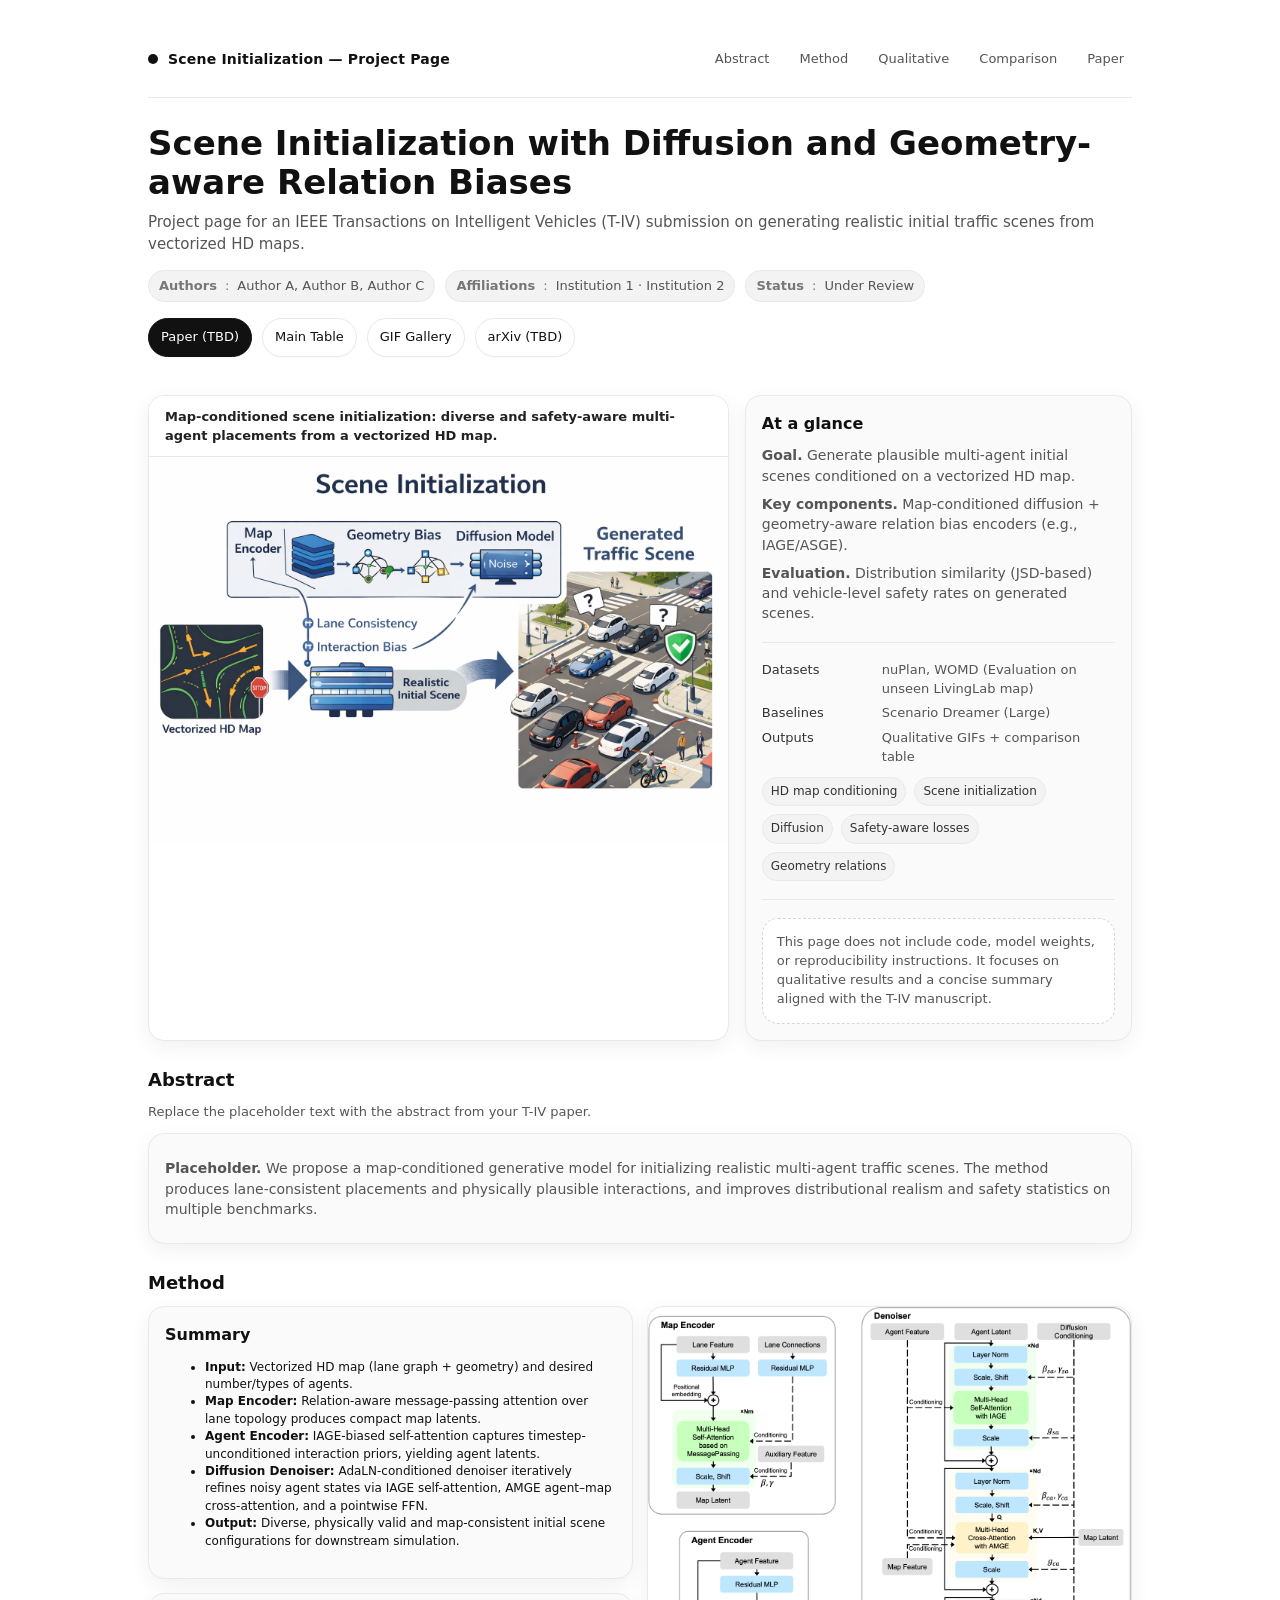
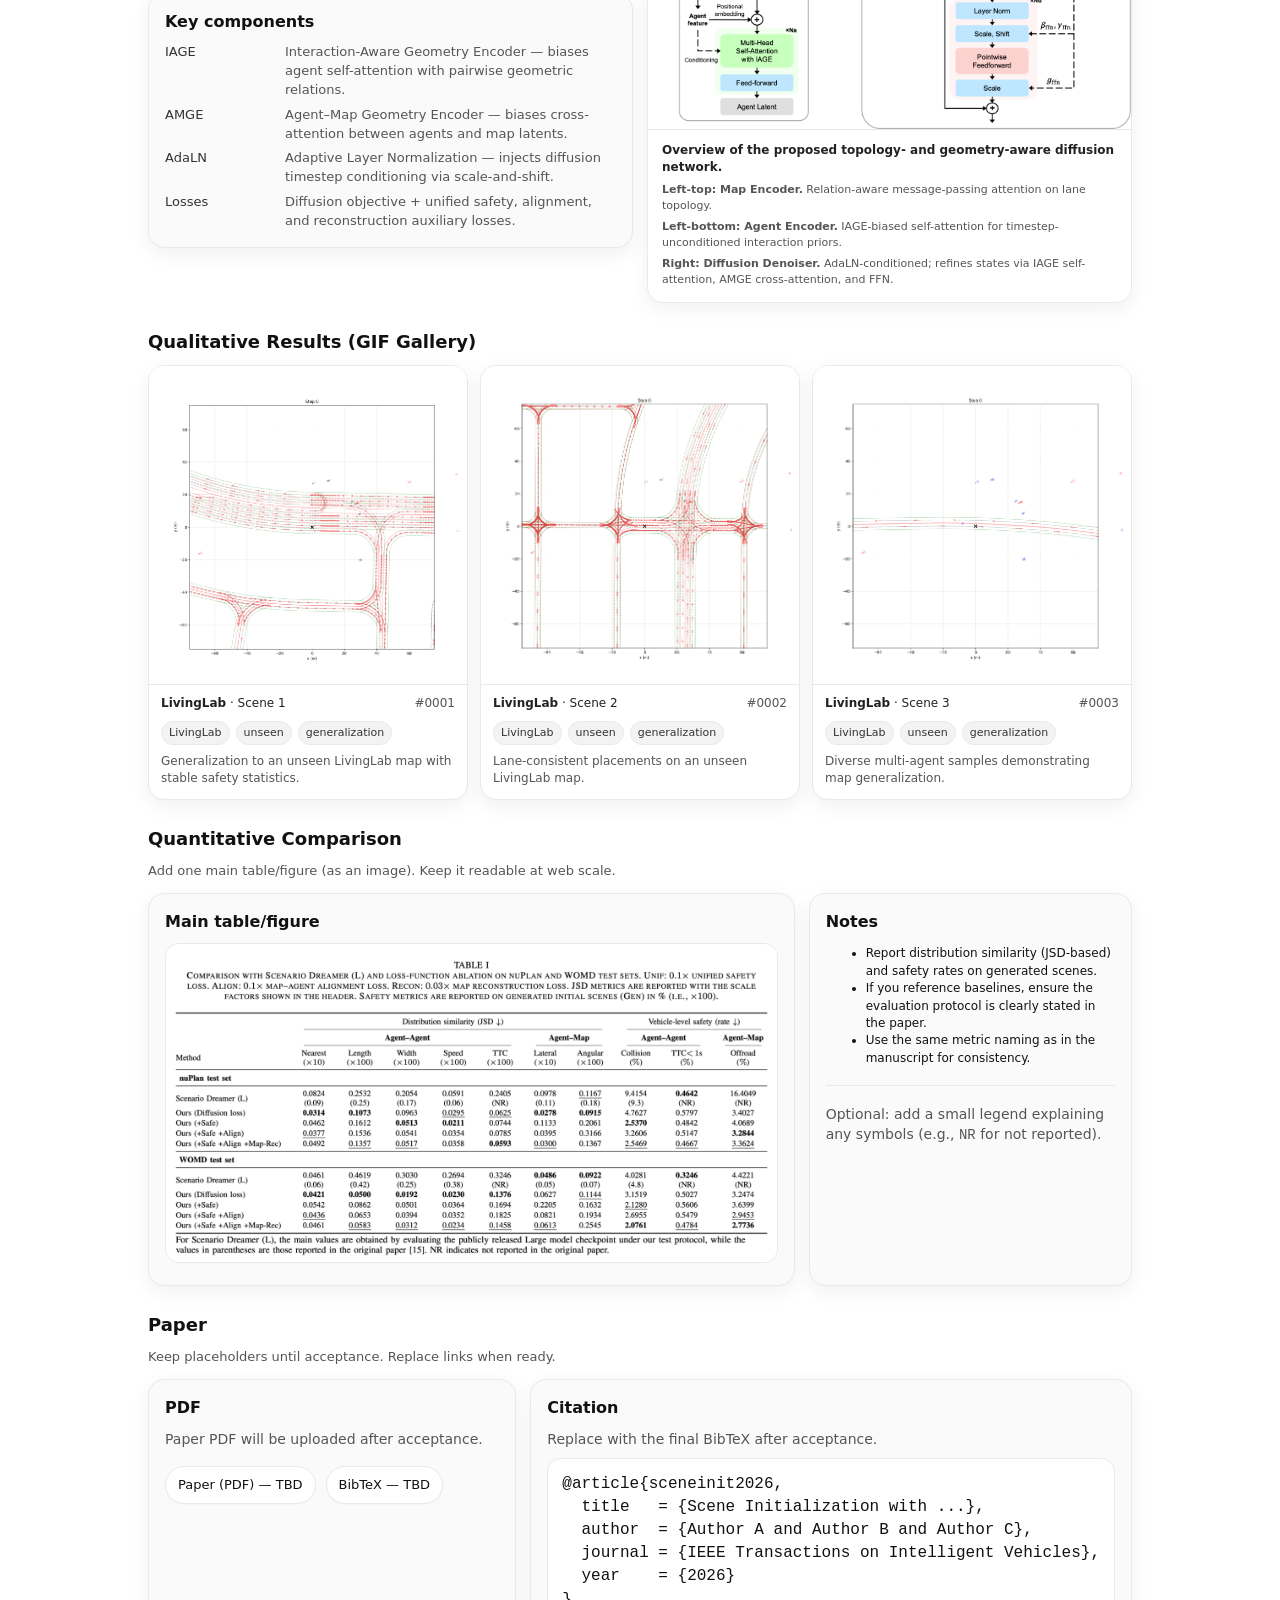
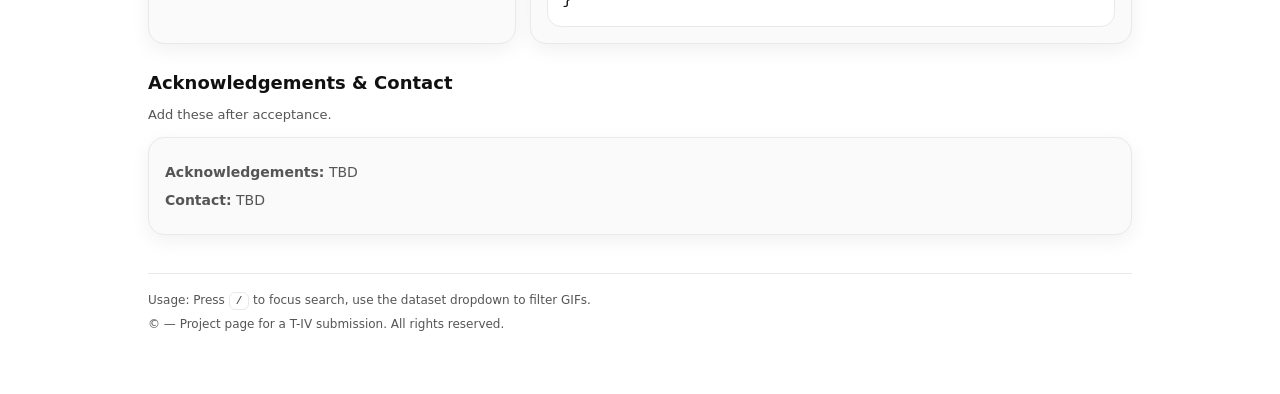
==== index.html @ 09a72d6a "concep version" ====
<!doctype html>
<html lang="en">
<head>
  <meta charset="utf-8" />
  <meta name="viewport" content="width=device-width, initial-scale=1" />
  <title>Scene Initialization — Project Page</title>
  <meta name="description" content="Project page for a T-IV submission on scene initialization for autonomous driving." />

  <style>
    :root{
      --bg:#ffffff;
      --fg:#111111;
      --muted:#555;
      --subtle:#777;
      --line:#e9e9e9;
      --card:#fafafa;
      --chip:#f3f3f3;
      --shadow: 0 6px 20px rgba(0,0,0,0.06);
      --radius: 16px;
      --radius-sm: 12px;
      --max: 1020px;
    }
    *{box-sizing:border-box}
    html,body{margin:0; padding:0; background:var(--bg); color:var(--fg); font-family: ui-sans-serif, system-ui, -apple-system, Segoe UI, Roboto, Helvetica, Arial, "Apple Color Emoji","Segoe UI Emoji"; line-height:1.45;}
    a{color:inherit; text-decoration: none; border-bottom: 1px solid rgba(0,0,0,0.18);}
    a:hover{border-bottom-color: rgba(0,0,0,0.55);}
    .wrap{max-width:var(--max); margin:0 auto; padding:34px 18px 60px;}
    .topbar{display:flex; gap:10px; align-items:center; justify-content:space-between; flex-wrap:wrap; padding:10px 0 22px; border-bottom:1px solid var(--line);}
    .brand{display:flex; gap:10px; align-items:center;}
    .dot{width:10px; height:10px; border-radius:999px; background:#111;}
    .brand b{font-size:14px; letter-spacing:0.2px;}
    .nav{display:flex; gap:14px; flex-wrap:wrap; font-size:13px; color:var(--muted);}
    .nav a{border-bottom:none; padding:6px 8px; border-radius:10px;}
    .nav a:hover{background:var(--chip);}
    header{padding:26px 0 18px;}
    h1{font-size:34px; line-height:1.15; margin:0 0 10px;}
    .subtitle{margin:0 0 14px; color:var(--muted); font-size:15px;}
    .meta{display:flex; gap:10px; flex-wrap:wrap; align-items:center; color:var(--subtle); font-size:13px;}
    .pill{display:inline-flex; align-items:center; gap:8px; background:var(--chip); border:1px solid var(--line); padding:6px 10px; border-radius:999px;}
    .btns{display:flex; gap:10px; flex-wrap:wrap; margin-top:16px;}
    .btn{
      display:inline-flex; align-items:center; gap:8px;
      padding:9px 12px; border-radius:999px;
      border:1px solid var(--line); background:#fff;
      box-shadow: 0 1px 0 rgba(0,0,0,0.02);
      font-size:13px;
      cursor:pointer;
    }
    .btn:hover{background:var(--chip);}
    .btn.primary{background:#111; color:#fff; border-color:#111;}
    .btn.primary:hover{background:#000;}
    .grid{display:grid; grid-template-columns: 1fr; gap:16px; margin:20px 0 10px;}
    @media(min-width: 920px){
      .grid{grid-template-columns: 1.2fr 0.8fr;}
    }
    .card{
      background:var(--card);
      border:1px solid var(--line);
      border-radius:var(--radius);
      padding:16px;
      box-shadow: var(--shadow);
    }
    .card h2{font-size:16px; margin:0 0 10px;}
    .card p{margin:8px 0; color:var(--muted); font-size:14px;}
    .teaser{
      border-radius: var(--radius);
      border:1px solid var(--line);
      background:#fff;
      overflow:hidden;
      box-shadow: var(--shadow);
    }
    .teaser img{display:block; width:100%; height:auto;}
    section{margin-top:26px;}
    section h2{font-size:18px; margin:0 0 10px;}
    section .hint{color:var(--muted); font-size:13px; margin:0 0 12px;}
    .two{display:grid; grid-template-columns:1fr; gap:14px;}
    @media(min-width: 920px){ .two{grid-template-columns:1fr 1fr;} }
    .callout{
      border:1px dashed #d7d7d7;
      background:#fff;
      border-radius: var(--radius);
      padding:14px;
      color: var(--muted);
      font-size: 13px;
    }
    .kv{display:grid; grid-template-columns: 110px 1fr; gap:6px 10px; font-size:13px; color:var(--muted);}
    .kv div:nth-child(odd){color:#333;}
    .chips{display:flex; flex-wrap:wrap; gap:8px; margin-top:10px;}
    .chip{font-size:12px; color:#333; background:var(--chip); border:1px solid var(--line); padding:5px 8px; border-radius:999px;}
    .divider{border-top:1px solid var(--line); margin:18px 0;}
    .mono{font-family: ui-monospace, SFMono-Regular, Menlo, Monaco, Consolas, "Liberation Mono", "Courier New", monospace;}

    /* Gallery */
    .controls{
      display:flex; gap:10px; flex-wrap:wrap; align-items:center;
      margin:10px 0 14px;
    }
    .search{
      flex:1;
      min-width: 220px;
      border:1px solid var(--line);
      border-radius: 999px;
      padding:10px 12px;
      background:#fff;
      font-size:13px;
      outline:none;
    }
    .select{
      border:1px solid var(--line);
      border-radius: 999px;
      padding:10px 12px;
      background:#fff;
      font-size:13px;
      outline:none;
    }
    .toggle{
      border:1px solid var(--line);
      border-radius:999px;
      padding:9px 12px;
      background:#fff;
      font-size:13px;
      cursor:pointer;
    }
    .toggle:hover{background:var(--chip);}
    .gallery{
      display:grid;
      grid-template-columns: 1fr;
      gap:12px;
    }
    @media(min-width: 720px){ .gallery{grid-template-columns: 1fr 1fr;} }
    @media(min-width: 1020px){ .gallery{grid-template-columns: 1fr 1fr 1fr;} }

    figure{
      margin:0;
      background:#fff;
      border:1px solid var(--line);
      border-radius: var(--radius);
      overflow:hidden;
      box-shadow: var(--shadow);
    }
    figure img{
      display:block;
      width:100%;
      height:auto;
      background:#fff;
    }
    figcaption{
      padding:10px 12px 12px;
      border-top:1px solid var(--line);
      font-size:12px;
      color:var(--muted);
      display:flex;
      gap:8px;
      flex-direction:column;
    }
    .cap-top{display:flex; gap:8px; align-items:center; justify-content:space-between;}
    .tagrow{display:flex; gap:6px; flex-wrap:wrap;}
    .tag{font-size:11px; padding:3px 7px; background:var(--chip); border:1px solid var(--line); border-radius:999px; color:#333;}
    .cap-title{font-size:12px; color:#222;}
    .muted{color:var(--muted);}
    .small{font-size:12px;}
    .footer{margin-top:38px; padding-top:18px; border-top:1px solid var(--line); color:var(--muted); font-size:12px;}
    .kbd{
      font-family: ui-monospace, SFMono-Regular, Menlo, Monaco, Consolas, "Liberation Mono", "Courier New", monospace;
      font-size: 11px;
      padding: 2px 6px;
      border: 1px solid var(--line);
      background: #fff;
      border-radius: 6px;
      color:#333;
    }
  </style>
</head>

<body>
  <div class="wrap">
    <div class="topbar">
      <div class="brand">
        <span class="dot"></span>
        <b>Scene Initialization — Project Page</b>
      </div>
      <nav class="nav">
        <a href="#abstract">Abstract</a>
        <a href="#method">Method</a>
        <a href="#qual">Qualitative</a>
        <a href="#comparison">Comparison</a>
        <a href="#paper">Paper</a>
      </nav>
    </div>

    <header>
      <!-- ====== EDIT: Title / Subtitle ====== -->
      <h1>Scene Initialization with Diffusion and Geometry-aware Relation Biases</h1>
      <p class="subtitle">
        Project page for an IEEE Transactions on Intelligent Vehicles (T-IV) submission on generating realistic initial traffic scenes from vectorized HD maps.
      </p>

      <!-- ====== EDIT: Authors / Affiliations ====== -->
      <div class="meta">
        <span class="pill"><b>Authors</b>: <span class="muted">Author A, Author B, Author C</span></span>
        <span class="pill"><b>Affiliations</b>: <span class="muted">Institution 1 · Institution 2</span></span>
        <span class="pill"><b>Status</b>: <span class="muted">Under Review</span></span>
      </div>

      <!-- ====== EDIT: Links (paper/code placeholders) ====== -->
      <div class="btns">
        <a class="btn primary" href="#paper">Paper (TBD)</a>
        <a class="btn" href="#comparison">Main Table</a>
        <a class="btn" href="#qual">GIF Gallery</a>
        <!-- If you later add arXiv: replace href and text -->
        <a class="btn" href="#" onclick="return false;">arXiv (TBD)</a>
      </div>
    </header>

    <!-- ====== Teaser + Quick Summary ====== -->
    <div class="grid">
      <div class="teaser">
        <div style="padding:12px 16px 10px; background:#fff; border-bottom:1px solid var(--line);">
          <p style="margin:0; font-size:13px; color:#222; font-weight:600;">Map-conditioned scene initialization: diverse and safety-aware multi-agent placements from a vectorized HD map.</p>
        </div>
        <img src="assets/figs/teaser.png" alt="Map-conditioned scene initialization results">
      </div>

      <div class="card">
        <h2>At a glance</h2>
        <!-- ====== EDIT: Bullet points ====== -->
        <p><b>Goal.</b> Generate plausible multi-agent initial scenes conditioned on a vectorized HD map.</p>
        <p><b>Key components.</b> Map-conditioned diffusion + geometry-aware relation bias encoders (e.g., IAGE/ASGE).</p>
        <p><b>Evaluation.</b> Distribution similarity (JSD-based) and vehicle-level safety rates on generated scenes.</p>

        <div class="divider"></div>

        <div class="kv">
          <!-- ====== EDIT: Quick metadata ====== -->
          <div>Datasets</div><div>nuPlan, WOMD (Evaluation on unseen LivingLab map)</div>
          <div>Baselines</div><div>Scenario Dreamer (Large)</div>
          <div>Outputs</div><div>Qualitative GIFs + comparison table</div>
        </div>

        <div class="chips">
          <span class="chip">HD map conditioning</span>
          <span class="chip">Scene initialization</span>
          <span class="chip">Diffusion</span>
          <span class="chip">Safety-aware losses</span>
          <span class="chip">Geometry relations</span>
        </div>

        <div class="divider"></div>

        <div class="callout">
          This page does not include code, model weights, or reproducibility instructions. It focuses on qualitative results and a concise summary aligned with the T-IV manuscript.
        </div>
      </div>
    </div>

    <!-- ====== Abstract ====== -->
    <section id="abstract">
      <h2>Abstract</h2>
      <p class="hint">Replace the placeholder text with the abstract from your T-IV paper.</p>
      <div class="card">
        <!-- ====== EDIT: Abstract text ====== -->
        <p>
          <b>Placeholder.</b> We propose a map-conditioned generative model for initializing realistic multi-agent traffic scenes.
          The method produces lane-consistent placements and physically plausible interactions, and improves distributional realism and safety statistics on multiple benchmarks.
        </p>
      </div>
    </section>

    <!-- ====== Method ====== -->
    <section id="method">
      <h2>Method</h2>

      <div class="two">
        <!-- Left: text -->
        <div style="display:flex; flex-direction:column; gap:14px;">
          <div class="card">
            <h2>Summary</h2>
            <ul class="small">
              <li><b>Input:</b> Vectorized HD map (lane graph + geometry) and desired number/types of agents.</li>
              <li><b>Map Encoder:</b> Relation-aware message-passing attention over lane topology produces compact map latents.</li>
              <li><b>Agent Encoder:</b> IAGE-biased self-attention captures timestep-unconditioned interaction priors, yielding agent latents.</li>
              <li><b>Diffusion Denoiser:</b> AdaLN-conditioned denoiser iteratively refines noisy agent states via IAGE self-attention, AMGE agent–map cross-attention, and a pointwise FFN.</li>
              <li><b>Output:</b> Diverse, physically valid and map-consistent initial scene configurations for downstream simulation.</li>
            </ul>
          </div>

          <div class="card">
            <h2>Key components</h2>
            <div class="kv">
              <div>IAGE</div><div>Interaction-Aware Geometry Encoder — biases agent self-attention with pairwise geometric relations.</div>
              <div>AMGE</div><div>Agent–Map Geometry Encoder — biases cross-attention between agents and map latents.</div>
              <div>AdaLN</div><div>Adaptive Layer Normalization — injects diffusion timestep conditioning via scale-and-shift.</div>
              <div>Losses</div><div>Diffusion objective + unified safety, alignment, and reconstruction auxiliary losses.</div>
            </div>
          </div>
        </div>

        <!-- Right: figure -->
        <div class="teaser">
          <img src="assets/figs/network.png" alt="Overview of the proposed topology- and geometry-aware diffusion network for traffic scene initialization">
          <div style="padding:12px 14px 14px; border-top:1px solid var(--line); background:#fff;">
            <p style="margin:0 0 6px; font-size:12px; color:#222;"><b>Overview of the proposed topology- and geometry-aware diffusion network.</b></p>
            <p style="margin:0 0 5px; font-size:11px; color:var(--muted);"><b>Left-top: Map Encoder.</b> Relation-aware message-passing attention on lane topology.</p>
            <p style="margin:0 0 5px; font-size:11px; color:var(--muted);"><b>Left-bottom: Agent Encoder.</b> IAGE-biased self-attention for timestep-unconditioned interaction priors.</p>
            <p style="margin:0; font-size:11px; color:var(--muted);"><b>Right: Diffusion Denoiser.</b> AdaLN-conditioned; refines states via IAGE self-attention, AMGE cross-attention, and FFN.</p>
          </div>
        </div>
      </div>
    </section>

    <!-- ====== Qualitative Results ====== -->
    <section id="qual">
      <h2>Qualitative Results (GIF Gallery)</h2>

      <div id="gallery" class="gallery">
        <!-- LivingLab 1 -->
        <figure data-dataset="livinglab" data-tags="livinglab unseen generalization">
          <img loading="lazy" src="assets/gifs/livinglab/1.gif" alt="LivingLab scene 1">
          <figcaption>
            <div class="cap-top">
              <div class="cap-title"><b>LivingLab</b> · Scene 1</div>
              <div class="muted">#0001</div>
            </div>
            <div class="tagrow">
              <span class="tag">LivingLab</span>
              <span class="tag">unseen</span>
              <span class="tag">generalization</span>
            </div>
            <div class="muted">Generalization to an unseen LivingLab map with stable safety statistics.</div>
          </figcaption>
        </figure>

        <!-- LivingLab 2 -->
        <figure data-dataset="livinglab" data-tags="livinglab unseen generalization">
          <img loading="lazy" src="assets/gifs/livinglab/2.gif" alt="LivingLab scene 2">
          <figcaption>
            <div class="cap-top">
              <div class="cap-title"><b>LivingLab</b> · Scene 2</div>
              <div class="muted">#0002</div>
            </div>
            <div class="tagrow">
              <span class="tag">LivingLab</span>
              <span class="tag">unseen</span>
              <span class="tag">generalization</span>
            </div>
            <div class="muted">Lane-consistent placements on an unseen LivingLab map.</div>
          </figcaption>
        </figure>

        <!-- LivingLab 3 -->
        <figure data-dataset="livinglab" data-tags="livinglab unseen generalization">
          <img loading="lazy" src="assets/gifs/livinglab/3.gif" alt="LivingLab scene 3">
          <figcaption>
            <div class="cap-top">
              <div class="cap-title"><b>LivingLab</b> · Scene 3</div>
              <div class="muted">#0003</div>
            </div>
            <div class="tagrow">
              <span class="tag">LivingLab</span>
              <span class="tag">unseen</span>
              <span class="tag">generalization</span>
            </div>
            <div class="muted">Diverse multi-agent samples demonstrating map generalization.</div>
          </figcaption>
        </figure>

      </div>
    </section>

    <!-- ====== Comparison ====== -->
    <section id="comparison">
      <h2>Quantitative Comparison</h2>
      <p class="hint">Add one main table/figure (as an image). Keep it readable at web scale.</p>

      <div class="two" style="grid-template-columns: 2fr 1fr;">
        <div class="card">
          <h2>Main table/figure</h2>
          <img src="assets/figs/sd_comparison.png" alt="Quantitative comparison table" style="width:100%; border-radius:14px; border:1px solid var(--line); background:#fff;">
        </div>

        <div class="card">
          <h2>Notes</h2>
          <!-- ====== EDIT: Short interpretation ====== -->
          <ul class="small">
            <li>Report distribution similarity (JSD-based) and safety rates on generated scenes.</li>
            <li>If you reference baselines, ensure the evaluation protocol is clearly stated in the paper.</li>
            <li>Use the same metric naming as in the manuscript for consistency.</li>
          </ul>
          <div class="divider"></div>
          <p class="small muted">
            Optional: add a small legend explaining any symbols (e.g., <span class="mono">NR</span> for not reported).
          </p>
        </div>
      </div>
    </section>

    <!-- ====== Paper ====== -->
    <section id="paper">
      <h2>Paper</h2>
      <p class="hint">Keep placeholders until acceptance. Replace links when ready.</p>

      <div class="two">
        <div class="card">
          <h2>PDF</h2>
          <p class="small">
            Paper PDF will be uploaded after acceptance.
          </p>
          <div class="btns">
            <a class="btn" href="#" onclick="return false;">Paper (PDF) — TBD</a>
            <a class="btn" href="#" onclick="return false;">BibTeX — TBD</a>
          </div>
        </div>

        <div class="card">
          <h2>Citation</h2>
          <p class="small muted">Replace with the final BibTeX after acceptance.</p>
          <pre style="margin:0; padding:14px; border-radius:14px; border:1px solid var(--line); background:#fff; overflow:auto;"><code class="mono">@article{sceneinit2026,
  title   = {Scene Initialization with ...},
  author  = {Author A and Author B and Author C},
  journal = {IEEE Transactions on Intelligent Vehicles},
  year    = {2026}
}</code></pre>
        </div>
      </div>
    </section>

    <!-- ====== Acknowledgements / Contact (TBD) ====== -->
    <section id="contact">
      <h2>Acknowledgements & Contact</h2>
      <p class="hint">Add these after acceptance.</p>
      <div class="card">
        <p class="small"><b>Acknowledgements:</b> TBD</p>
        <p class="small"><b>Contact:</b> TBD</p>
      </div>
    </section>

    <div class="footer">
      <div>
        <span class="muted">Usage:</span>
        Press <span class="kbd">/</span> to focus search, use the dataset dropdown to filter GIFs.
      </div>
      <div style="margin-top:6px;">
        © <span id="year"></span> — Project page for a T-IV submission. All rights reserved.
      </div>
    </div>
  </div>

  <script>
    // ===== Utilities =====
    const $ = (id) => document.getElementById(id);

    const searchInput = $("search");
    const datasetSelect = $("dataset");
    const resetBtn = $("reset");
    const gallery = $("gallery");

    const figures = Array.from(gallery.querySelectorAll("figure"));

    function normalize(s){
      return (s || "").toLowerCase().trim();
    }

    function applyFilter(){
      const q = normalize(searchInput.value);
      const ds = datasetSelect.value;

      figures.forEach(fig => {
        const figDs = fig.getAttribute("data-dataset") || "";
        const tags = fig.getAttribute("data-tags") || "";
        const text = fig.innerText || "";
        const hay = normalize(tags + " " + text);

        const matchDs = (ds === "all") || (normalize(figDs) === ds);
        const matchQ  = (!q) || hay.includes(q);

        fig.style.display = (matchDs && matchQ) ? "" : "none";
      });
    }

    searchInput.addEventListener("input", applyFilter);
    datasetSelect.addEventListener("change", applyFilter);

    resetBtn.addEventListener("click", () => {
      searchInput.value = "";
      datasetSelect.value = "all";
      applyFilter();
    });

    // Keyboard shortcut: "/" focuses search
    document.addEventListener("keydown", (e) => {
      if (e.key === "/" && document.activeElement !== searchInput) {
        e.preventDefault();
        searchInput.focus();
      }
      // Escape clears search
      if (e.key === "Escape" && document.activeElement === searchInput) {
        searchInput.value = "";
        applyFilter();
      }
    });

    // Footer year
    $("year").textContent = new Date().getFullYear();

    // Initial filter
    applyFilter();
  </script>
</body>
</html>
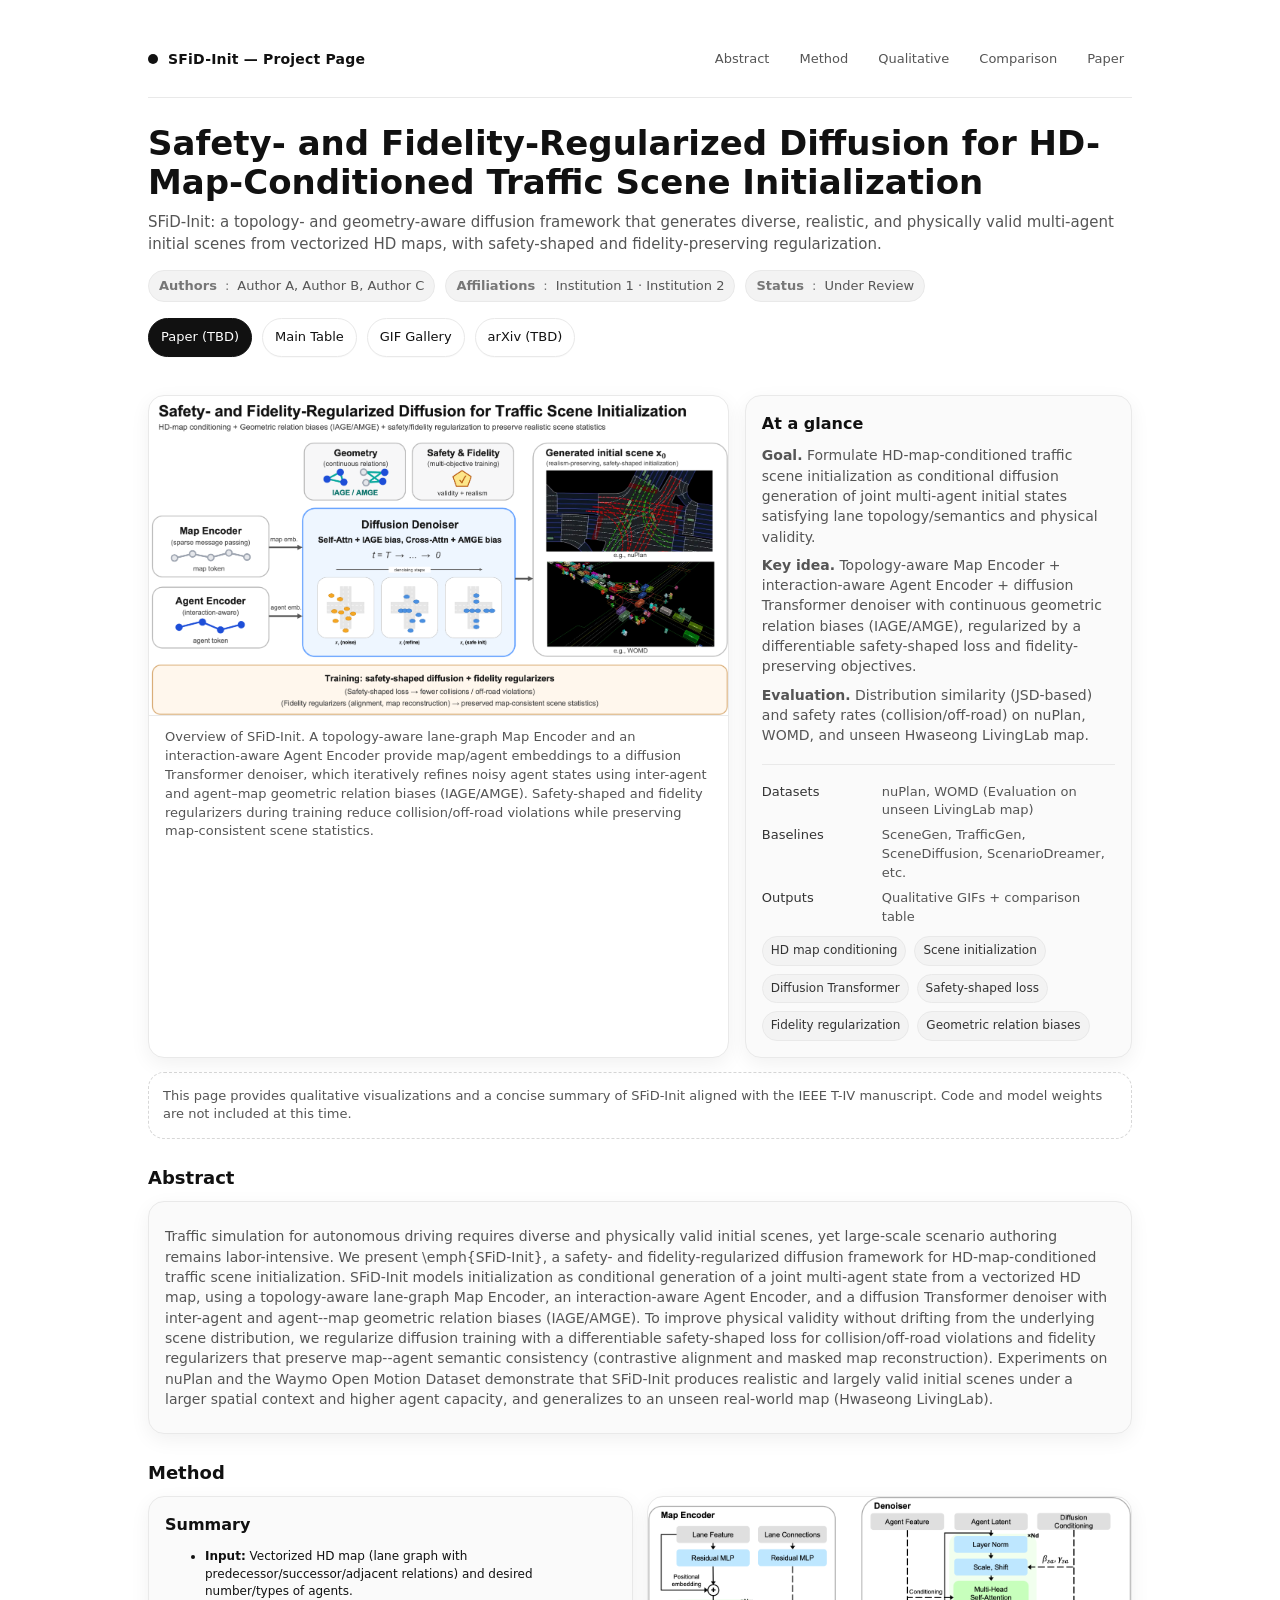
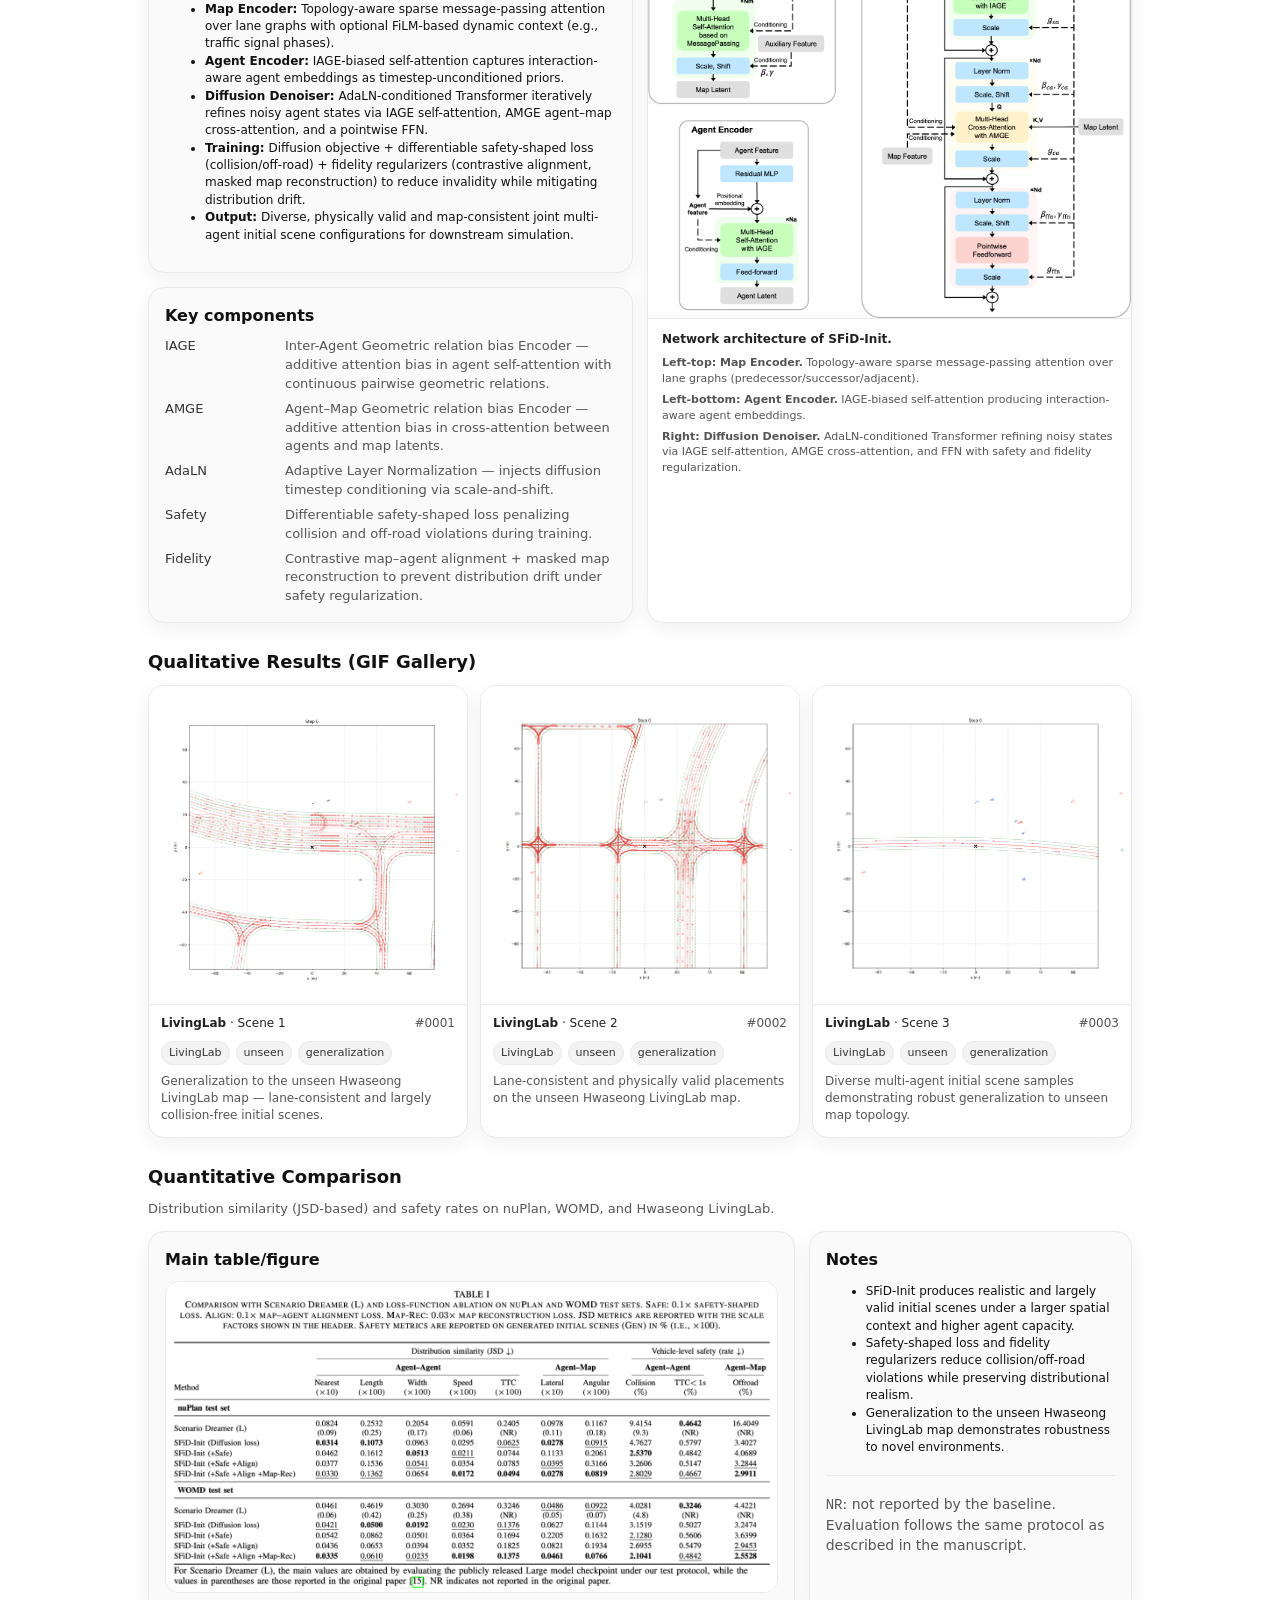
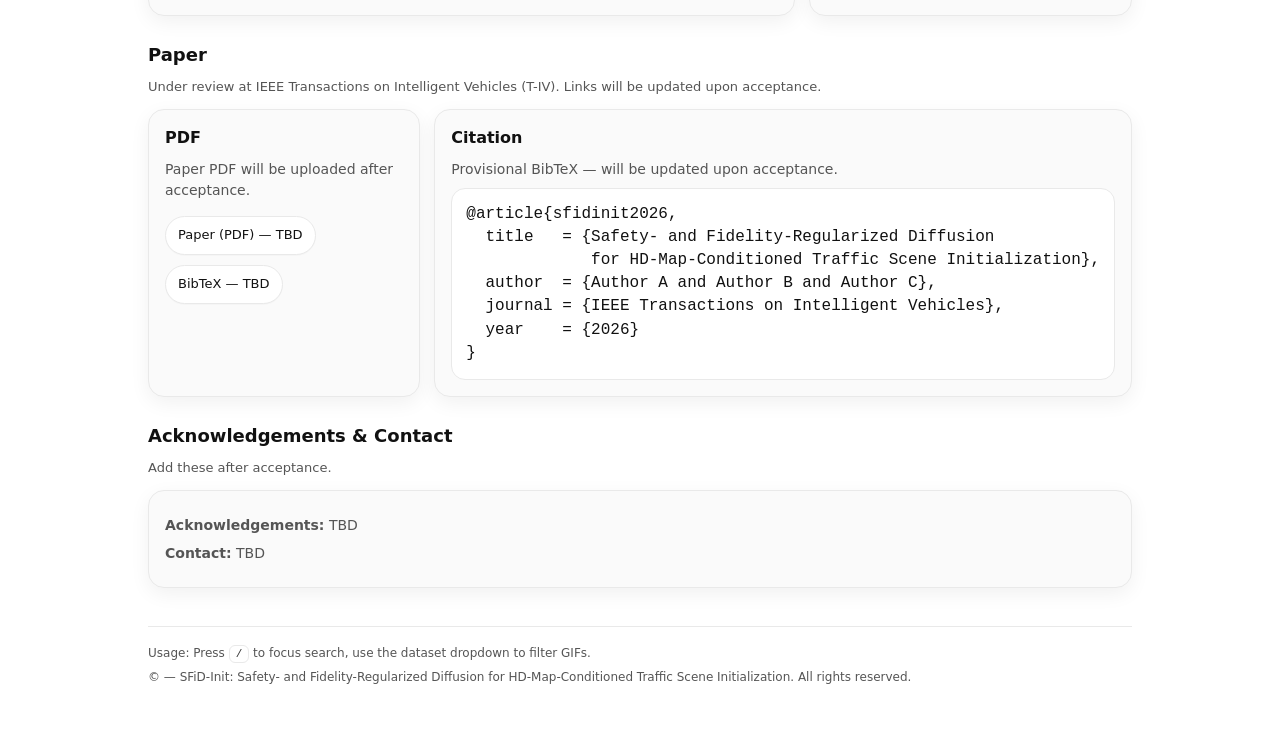
==== commit 27a41122: "메타데이터 및 설명 업데이트: SFiD-Init 프로젝트 페이지 제목 및 설명 수정, 시각적 요소 추가" ====
--- a/index.html
+++ b/index.html
@@ -3,8 +3,8 @@
 <head>
   <meta charset="utf-8" />
   <meta name="viewport" content="width=device-width, initial-scale=1" />
-  <title>Scene Initialization — Project Page</title>
-  <meta name="description" content="Project page for a T-IV submission on scene initialization for autonomous driving." />
+  <title>SFiD-Init — Safety- and Fidelity-Regularized Diffusion for HD-Map-Conditioned Traffic Scene Initialization</title>
+  <meta name="description" content="SFiD-Init: a safety- and fidelity-regularized diffusion framework for HD-map-conditioned traffic scene initialization. Generates diverse, realistic, and physically valid multi-agent initial scenes from vectorized HD maps." />
 
   <style>
     :root{
@@ -177,7 +177,7 @@
     <div class="topbar">
       <div class="brand">
         <span class="dot"></span>
-        <b>Scene Initialization — Project Page</b>
+        <b>SFiD-Init — Project Page</b>
       </div>
       <nav class="nav">
         <a href="#abstract">Abstract</a>
@@ -190,9 +190,9 @@
 
     <header>
       <!-- ====== EDIT: Title / Subtitle ====== -->
-      <h1>Scene Initialization with Diffusion and Geometry-aware Relation Biases</h1>
+      <h1>Safety- and Fidelity-Regularized Diffusion for HD-Map-Conditioned Traffic Scene Initialization</h1>
       <p class="subtitle">
-        Project page for an IEEE Transactions on Intelligent Vehicles (T-IV) submission on generating realistic initial traffic scenes from vectorized HD maps.
+        SFiD-Init: a topology- and geometry-aware diffusion framework that generates diverse, realistic, and physically valid multi-agent initial scenes from vectorized HD maps, with safety-shaped and fidelity-preserving regularization.
       </p>
 
       <!-- ====== EDIT: Authors / Affiliations ====== -->
@@ -215,53 +215,55 @@
     <!-- ====== Teaser + Quick Summary ====== -->
     <div class="grid">
       <div class="teaser">
-        <div style="padding:12px 16px 10px; background:#fff; border-bottom:1px solid var(--line);">
-          <p style="margin:0; font-size:13px; color:#222; font-weight:600;">Map-conditioned scene initialization: diverse and safety-aware multi-agent placements from a vectorized HD map.</p>
-        </div>
-        <img src="assets/figs/teaser.png" alt="Map-conditioned scene initialization results">
+        <img src="assets/figs/teaser.png" alt="Overview of SFiD-Init framework for HD-map-conditioned traffic scene initialization">
+        <div style="padding:12px 16px 14px; background:#fff; border-top:1px solid var(--line);">
+          <p style="margin:0; font-size:13px; color:var(--muted);">Overview of SFiD-Init. A topology-aware lane-graph Map Encoder and an interaction-aware Agent Encoder provide map/agent embeddings to a diffusion Transformer denoiser, which iteratively refines noisy agent states using inter-agent and agent–map geometric relation biases (IAGE/AMGE). Safety-shaped and fidelity regularizers during training reduce collision/off-road violations while preserving map-consistent scene statistics.</p>
+        </div>
       </div>
 
       <div class="card">
         <h2>At a glance</h2>
         <!-- ====== EDIT: Bullet points ====== -->
-        <p><b>Goal.</b> Generate plausible multi-agent initial scenes conditioned on a vectorized HD map.</p>
-        <p><b>Key components.</b> Map-conditioned diffusion + geometry-aware relation bias encoders (e.g., IAGE/ASGE).</p>
-        <p><b>Evaluation.</b> Distribution similarity (JSD-based) and vehicle-level safety rates on generated scenes.</p>
+        <p><b>Goal.</b> Formulate HD-map-conditioned traffic scene initialization as conditional diffusion generation of joint multi-agent initial states satisfying lane topology/semantics and physical validity.</p>
+        <p><b>Key idea.</b> Topology-aware Map Encoder + interaction-aware Agent Encoder + diffusion Transformer denoiser with continuous geometric relation biases (IAGE/AMGE), regularized by a differentiable safety-shaped loss and fidelity-preserving objectives.</p>
+        <p><b>Evaluation.</b> Distribution similarity (JSD-based) and safety rates (collision/off-road) on nuPlan, WOMD, and unseen Hwaseong LivingLab map.</p>
 
         <div class="divider"></div>
 
         <div class="kv">
           <!-- ====== EDIT: Quick metadata ====== -->
           <div>Datasets</div><div>nuPlan, WOMD (Evaluation on unseen LivingLab map)</div>
-          <div>Baselines</div><div>Scenario Dreamer (Large)</div>
+          <div>Baselines</div><div>SceneGen, TrafficGen, SceneDiffusion, ScenarioDreamer, etc.</div>
           <div>Outputs</div><div>Qualitative GIFs + comparison table</div>
         </div>
 
         <div class="chips">
           <span class="chip">HD map conditioning</span>
           <span class="chip">Scene initialization</span>
-          <span class="chip">Diffusion</span>
-          <span class="chip">Safety-aware losses</span>
-          <span class="chip">Geometry relations</span>
-        </div>
-
-        <div class="divider"></div>
-
-        <div class="callout">
-          This page does not include code, model weights, or reproducibility instructions. It focuses on qualitative results and a concise summary aligned with the T-IV manuscript.
-        </div>
-      </div>
+          <span class="chip">Diffusion Transformer</span>
+          <span class="chip">Safety-shaped loss</span>
+          <span class="chip">Fidelity regularization</span>
+          <span class="chip">Geometric relation biases</span>
+        </div>
+
+      </div>
+    </div>
+
+    <div class="callout" style="margin-top:14px;">
+      This page provides qualitative visualizations and a concise summary of SFiD-Init aligned with the IEEE T-IV manuscript. Code and model weights are not included at this time.
     </div>
 
     <!-- ====== Abstract ====== -->
     <section id="abstract">
       <h2>Abstract</h2>
-      <p class="hint">Replace the placeholder text with the abstract from your T-IV paper.</p>
       <div class="card">
         <!-- ====== EDIT: Abstract text ====== -->
         <p>
-          <b>Placeholder.</b> We propose a map-conditioned generative model for initializing realistic multi-agent traffic scenes.
-          The method produces lane-consistent placements and physically plausible interactions, and improves distributional realism and safety statistics on multiple benchmarks.
+          Traffic simulation for autonomous driving requires diverse and physically valid initial scenes, yet large-scale scenario authoring remains labor-intensive.
+          We present \emph{SFiD-Init}, a safety- and fidelity-regularized diffusion framework for HD-map-conditioned traffic scene initialization.
+          SFiD-Init models initialization as conditional generation of a joint multi-agent state from a vectorized HD map, using a topology-aware lane-graph Map Encoder, an interaction-aware Agent Encoder, and a diffusion Transformer denoiser with inter-agent and agent--map geometric relation biases (IAGE/AMGE).
+          To improve physical validity without drifting from the underlying scene distribution, we regularize diffusion training with a differentiable safety-shaped loss for collision/off-road violations and fidelity regularizers that preserve map--agent semantic consistency (contrastive alignment and masked map reconstruction).
+          Experiments on nuPlan and the Waymo Open Motion Dataset demonstrate that SFiD-Init produces realistic and largely valid initial scenes under a larger spatial context and higher agent capacity, and generalizes to an unseen real-world map (Hwaseong LivingLab).
         </p>
       </div>
     </section>
@@ -276,33 +278,35 @@
           <div class="card">
             <h2>Summary</h2>
             <ul class="small">
-              <li><b>Input:</b> Vectorized HD map (lane graph + geometry) and desired number/types of agents.</li>
-              <li><b>Map Encoder:</b> Relation-aware message-passing attention over lane topology produces compact map latents.</li>
-              <li><b>Agent Encoder:</b> IAGE-biased self-attention captures timestep-unconditioned interaction priors, yielding agent latents.</li>
-              <li><b>Diffusion Denoiser:</b> AdaLN-conditioned denoiser iteratively refines noisy agent states via IAGE self-attention, AMGE agent–map cross-attention, and a pointwise FFN.</li>
-              <li><b>Output:</b> Diverse, physically valid and map-consistent initial scene configurations for downstream simulation.</li>
+              <li><b>Input:</b> Vectorized HD map (lane graph with predecessor/successor/adjacent relations) and desired number/types of agents.</li>
+              <li><b>Map Encoder:</b> Topology-aware sparse message-passing attention over lane graphs with optional FiLM-based dynamic context (e.g., traffic signal phases).</li>
+              <li><b>Agent Encoder:</b> IAGE-biased self-attention captures interaction-aware agent embeddings as timestep-unconditioned priors.</li>
+              <li><b>Diffusion Denoiser:</b> AdaLN-conditioned Transformer iteratively refines noisy agent states via IAGE self-attention, AMGE agent–map cross-attention, and a pointwise FFN.</li>
+              <li><b>Training:</b> Diffusion objective + differentiable safety-shaped loss (collision/off-road) + fidelity regularizers (contrastive alignment, masked map reconstruction) to reduce invalidity while mitigating distribution drift.</li>
+              <li><b>Output:</b> Diverse, physically valid and map-consistent joint multi-agent initial scene configurations for downstream simulation.</li>
             </ul>
           </div>
 
           <div class="card">
             <h2>Key components</h2>
             <div class="kv">
-              <div>IAGE</div><div>Interaction-Aware Geometry Encoder — biases agent self-attention with pairwise geometric relations.</div>
-              <div>AMGE</div><div>Agent–Map Geometry Encoder — biases cross-attention between agents and map latents.</div>
+              <div>IAGE</div><div>Inter-Agent Geometric relation bias Encoder — additive attention bias in agent self-attention with continuous pairwise geometric relations.</div>
+              <div>AMGE</div><div>Agent–Map Geometric relation bias Encoder — additive attention bias in cross-attention between agents and map latents.</div>
               <div>AdaLN</div><div>Adaptive Layer Normalization — injects diffusion timestep conditioning via scale-and-shift.</div>
-              <div>Losses</div><div>Diffusion objective + unified safety, alignment, and reconstruction auxiliary losses.</div>
+              <div>Safety</div><div>Differentiable safety-shaped loss penalizing collision and off-road violations during training.</div>
+              <div>Fidelity</div><div>Contrastive map–agent alignment + masked map reconstruction to prevent distribution drift under safety regularization.</div>
             </div>
           </div>
         </div>
 
         <!-- Right: figure -->
         <div class="teaser">
-          <img src="assets/figs/network.png" alt="Overview of the proposed topology- and geometry-aware diffusion network for traffic scene initialization">
+          <img src="assets/figs/network.png" alt="Network architecture of SFiD-Init: topology-aware Map Encoder, interaction-aware Agent Encoder, and diffusion Transformer denoiser">
           <div style="padding:12px 14px 14px; border-top:1px solid var(--line); background:#fff;">
-            <p style="margin:0 0 6px; font-size:12px; color:#222;"><b>Overview of the proposed topology- and geometry-aware diffusion network.</b></p>
-            <p style="margin:0 0 5px; font-size:11px; color:var(--muted);"><b>Left-top: Map Encoder.</b> Relation-aware message-passing attention on lane topology.</p>
-            <p style="margin:0 0 5px; font-size:11px; color:var(--muted);"><b>Left-bottom: Agent Encoder.</b> IAGE-biased self-attention for timestep-unconditioned interaction priors.</p>
-            <p style="margin:0; font-size:11px; color:var(--muted);"><b>Right: Diffusion Denoiser.</b> AdaLN-conditioned; refines states via IAGE self-attention, AMGE cross-attention, and FFN.</p>
+            <p style="margin:0 0 6px; font-size:12px; color:#222;"><b>Network architecture of SFiD-Init.</b></p>
+            <p style="margin:0 0 5px; font-size:11px; color:var(--muted);"><b>Left-top: Map Encoder.</b> Topology-aware sparse message-passing attention over lane graphs (predecessor/successor/adjacent).</p>
+            <p style="margin:0 0 5px; font-size:11px; color:var(--muted);"><b>Left-bottom: Agent Encoder.</b> IAGE-biased self-attention producing interaction-aware agent embeddings.</p>
+            <p style="margin:0; font-size:11px; color:var(--muted);"><b>Right: Diffusion Denoiser.</b> AdaLN-conditioned Transformer refining noisy states via IAGE self-attention, AMGE cross-attention, and FFN with safety and fidelity regularization.</p>
           </div>
         </div>
       </div>
@@ -326,7 +330,7 @@
               <span class="tag">unseen</span>
               <span class="tag">generalization</span>
             </div>
-            <div class="muted">Generalization to an unseen LivingLab map with stable safety statistics.</div>
+            <div class="muted">Generalization to the unseen Hwaseong LivingLab map — lane-consistent and largely collision-free initial scenes.</div>
           </figcaption>
         </figure>
 
@@ -343,7 +347,7 @@
               <span class="tag">unseen</span>
               <span class="tag">generalization</span>
             </div>
-            <div class="muted">Lane-consistent placements on an unseen LivingLab map.</div>
+            <div class="muted">Lane-consistent and physically valid placements on the unseen Hwaseong LivingLab map.</div>
           </figcaption>
         </figure>
 
@@ -360,7 +364,7 @@
               <span class="tag">unseen</span>
               <span class="tag">generalization</span>
             </div>
-            <div class="muted">Diverse multi-agent samples demonstrating map generalization.</div>
+            <div class="muted">Diverse multi-agent initial scene samples demonstrating robust generalization to unseen map topology.</div>
           </figcaption>
         </figure>
 
@@ -370,7 +374,7 @@
     <!-- ====== Comparison ====== -->
     <section id="comparison">
       <h2>Quantitative Comparison</h2>
-      <p class="hint">Add one main table/figure (as an image). Keep it readable at web scale.</p>
+      <p class="hint">Distribution similarity (JSD-based) and safety rates on nuPlan, WOMD, and Hwaseong LivingLab.</p>
 
       <div class="two" style="grid-template-columns: 2fr 1fr;">
         <div class="card">
@@ -382,13 +386,13 @@
           <h2>Notes</h2>
           <!-- ====== EDIT: Short interpretation ====== -->
           <ul class="small">
-            <li>Report distribution similarity (JSD-based) and safety rates on generated scenes.</li>
-            <li>If you reference baselines, ensure the evaluation protocol is clearly stated in the paper.</li>
-            <li>Use the same metric naming as in the manuscript for consistency.</li>
+            <li>SFiD-Init produces realistic and largely valid initial scenes under a larger spatial context and higher agent capacity.</li>
+            <li>Safety-shaped loss and fidelity regularizers reduce collision/off-road violations while preserving distributional realism.</li>
+            <li>Generalization to the unseen Hwaseong LivingLab map demonstrates robustness to novel environments.</li>
           </ul>
           <div class="divider"></div>
           <p class="small muted">
-            Optional: add a small legend explaining any symbols (e.g., <span class="mono">NR</span> for not reported).
+            <span class="mono">NR</span>: not reported by the baseline. Evaluation follows the same protocol as described in the manuscript.
           </p>
         </div>
       </div>
@@ -397,7 +401,7 @@
     <!-- ====== Paper ====== -->
     <section id="paper">
       <h2>Paper</h2>
-      <p class="hint">Keep placeholders until acceptance. Replace links when ready.</p>
+      <p class="hint">Under review at IEEE Transactions on Intelligent Vehicles (T-IV). Links will be updated upon acceptance.</p>
 
       <div class="two">
         <div class="card">
@@ -413,9 +417,10 @@
 
         <div class="card">
           <h2>Citation</h2>
-          <p class="small muted">Replace with the final BibTeX after acceptance.</p>
-          <pre style="margin:0; padding:14px; border-radius:14px; border:1px solid var(--line); background:#fff; overflow:auto;"><code class="mono">@article{sceneinit2026,
-  title   = {Scene Initialization with ...},
+          <p class="small muted">Provisional BibTeX — will be updated upon acceptance.</p>
+          <pre style="margin:0; padding:14px; border-radius:14px; border:1px solid var(--line); background:#fff; overflow:auto;"><code class="mono">@article{sfidinit2026,
+  title   = {Safety- and Fidelity-Regularized Diffusion
+             for HD-Map-Conditioned Traffic Scene Initialization},
   author  = {Author A and Author B and Author C},
   journal = {IEEE Transactions on Intelligent Vehicles},
   year    = {2026}
@@ -440,7 +445,7 @@
         Press <span class="kbd">/</span> to focus search, use the dataset dropdown to filter GIFs.
       </div>
       <div style="margin-top:6px;">
-        © <span id="year"></span> — Project page for a T-IV submission. All rights reserved.
+        © <span id="year"></span> — SFiD-Init: Safety- and Fidelity-Regularized Diffusion for HD-Map-Conditioned Traffic Scene Initialization. All rights reserved.
       </div>
     </div>
   </div>
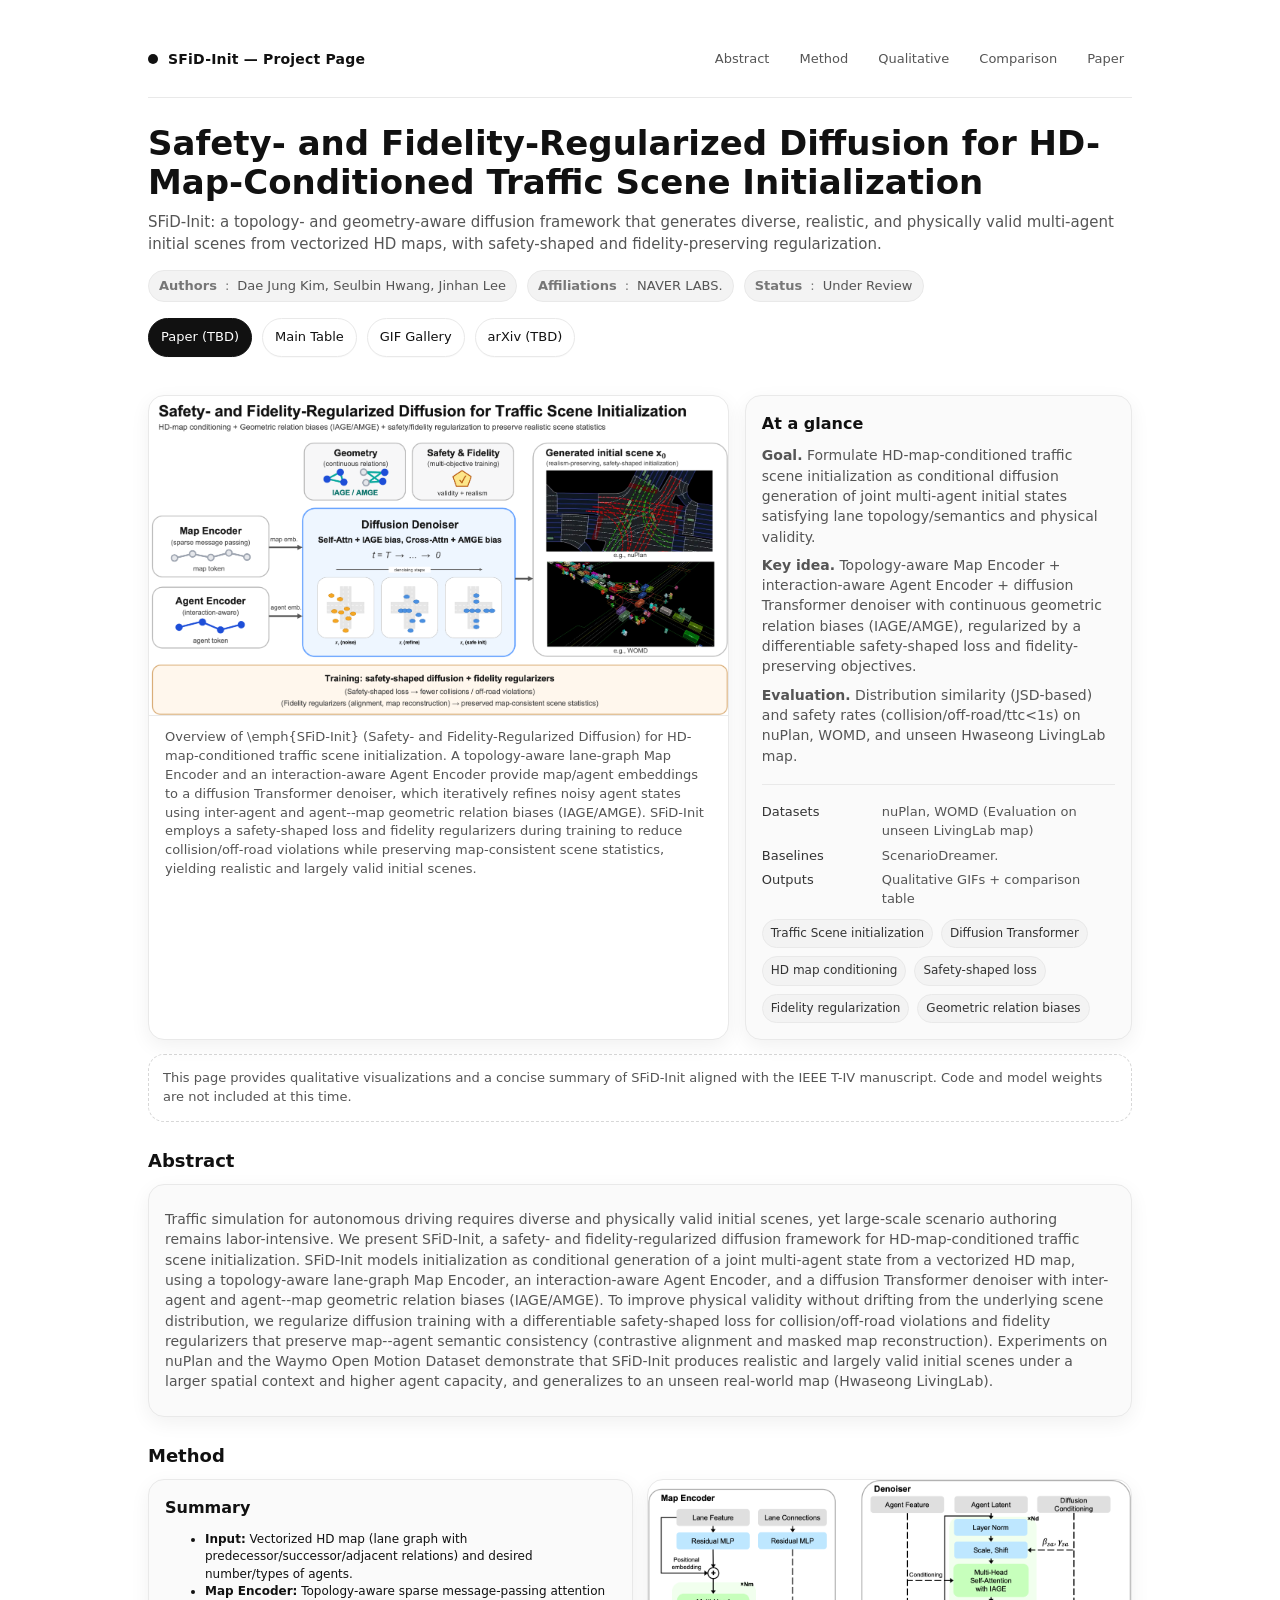
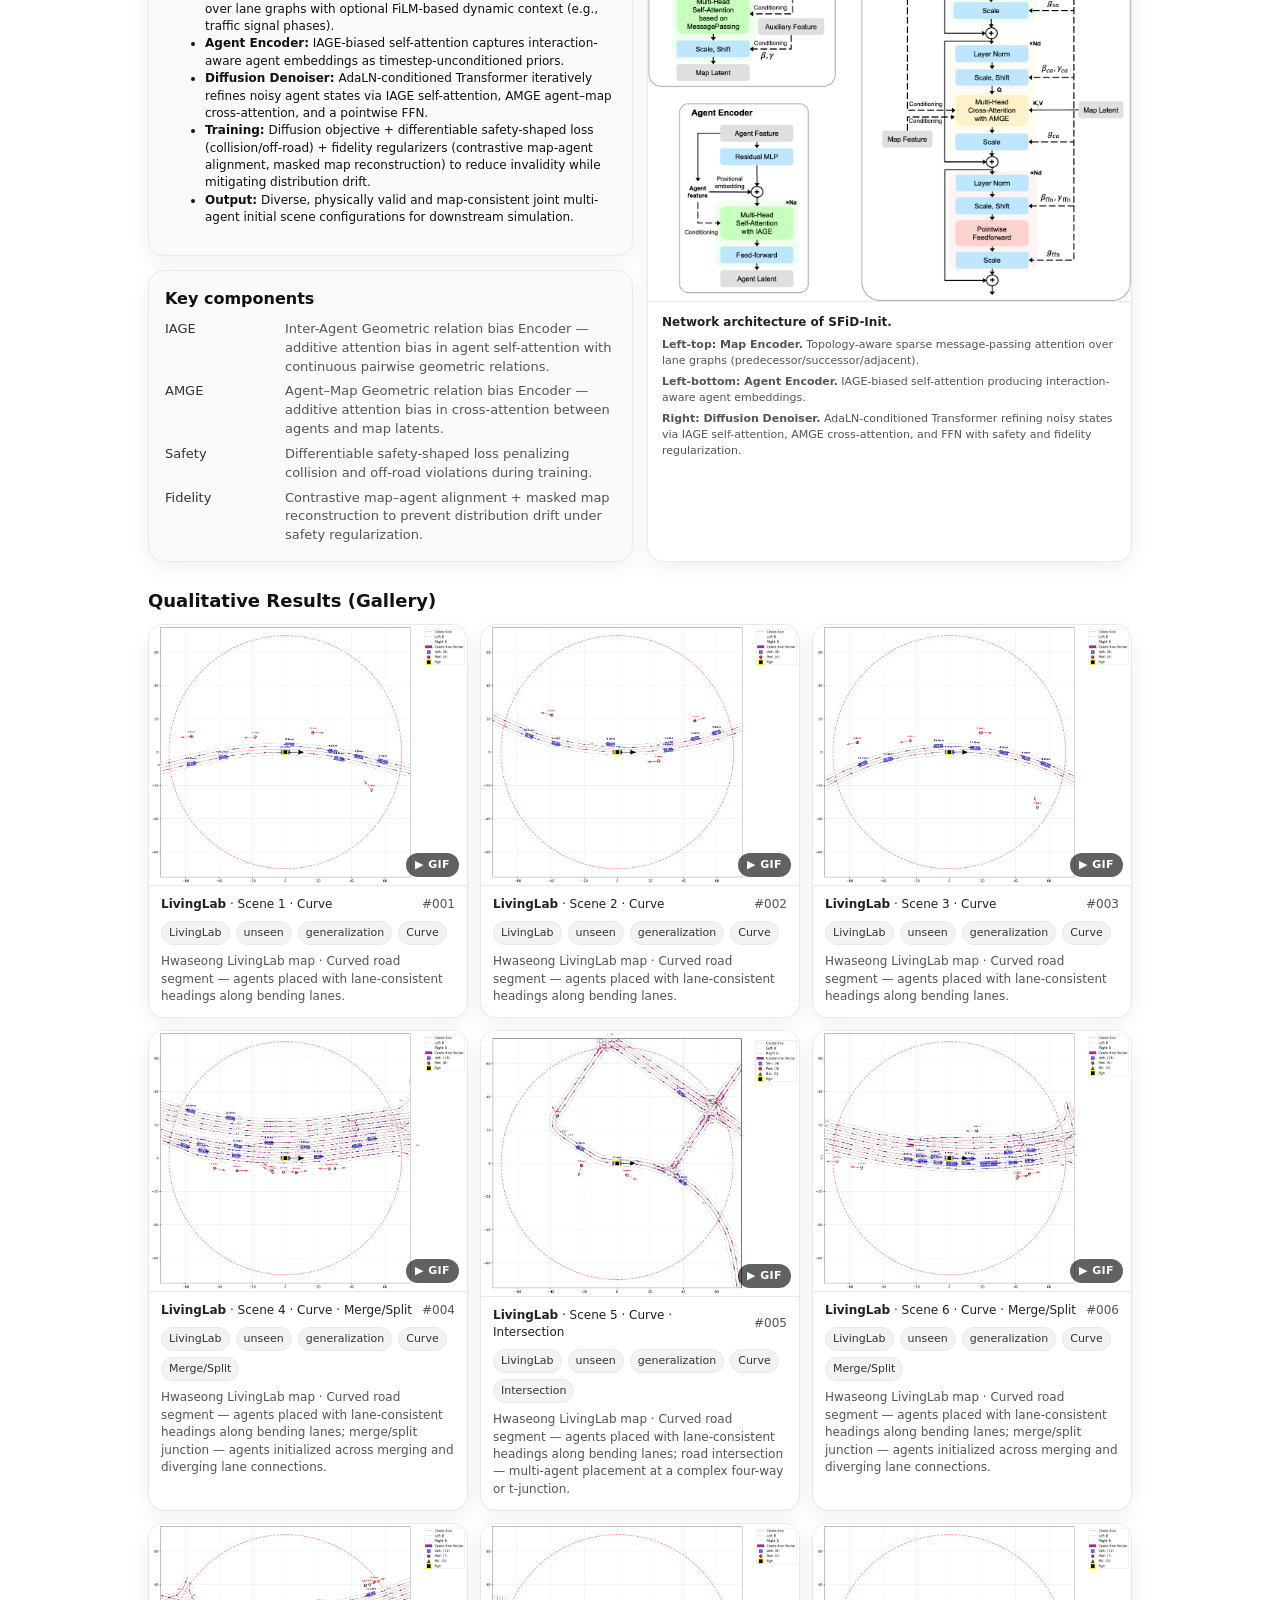
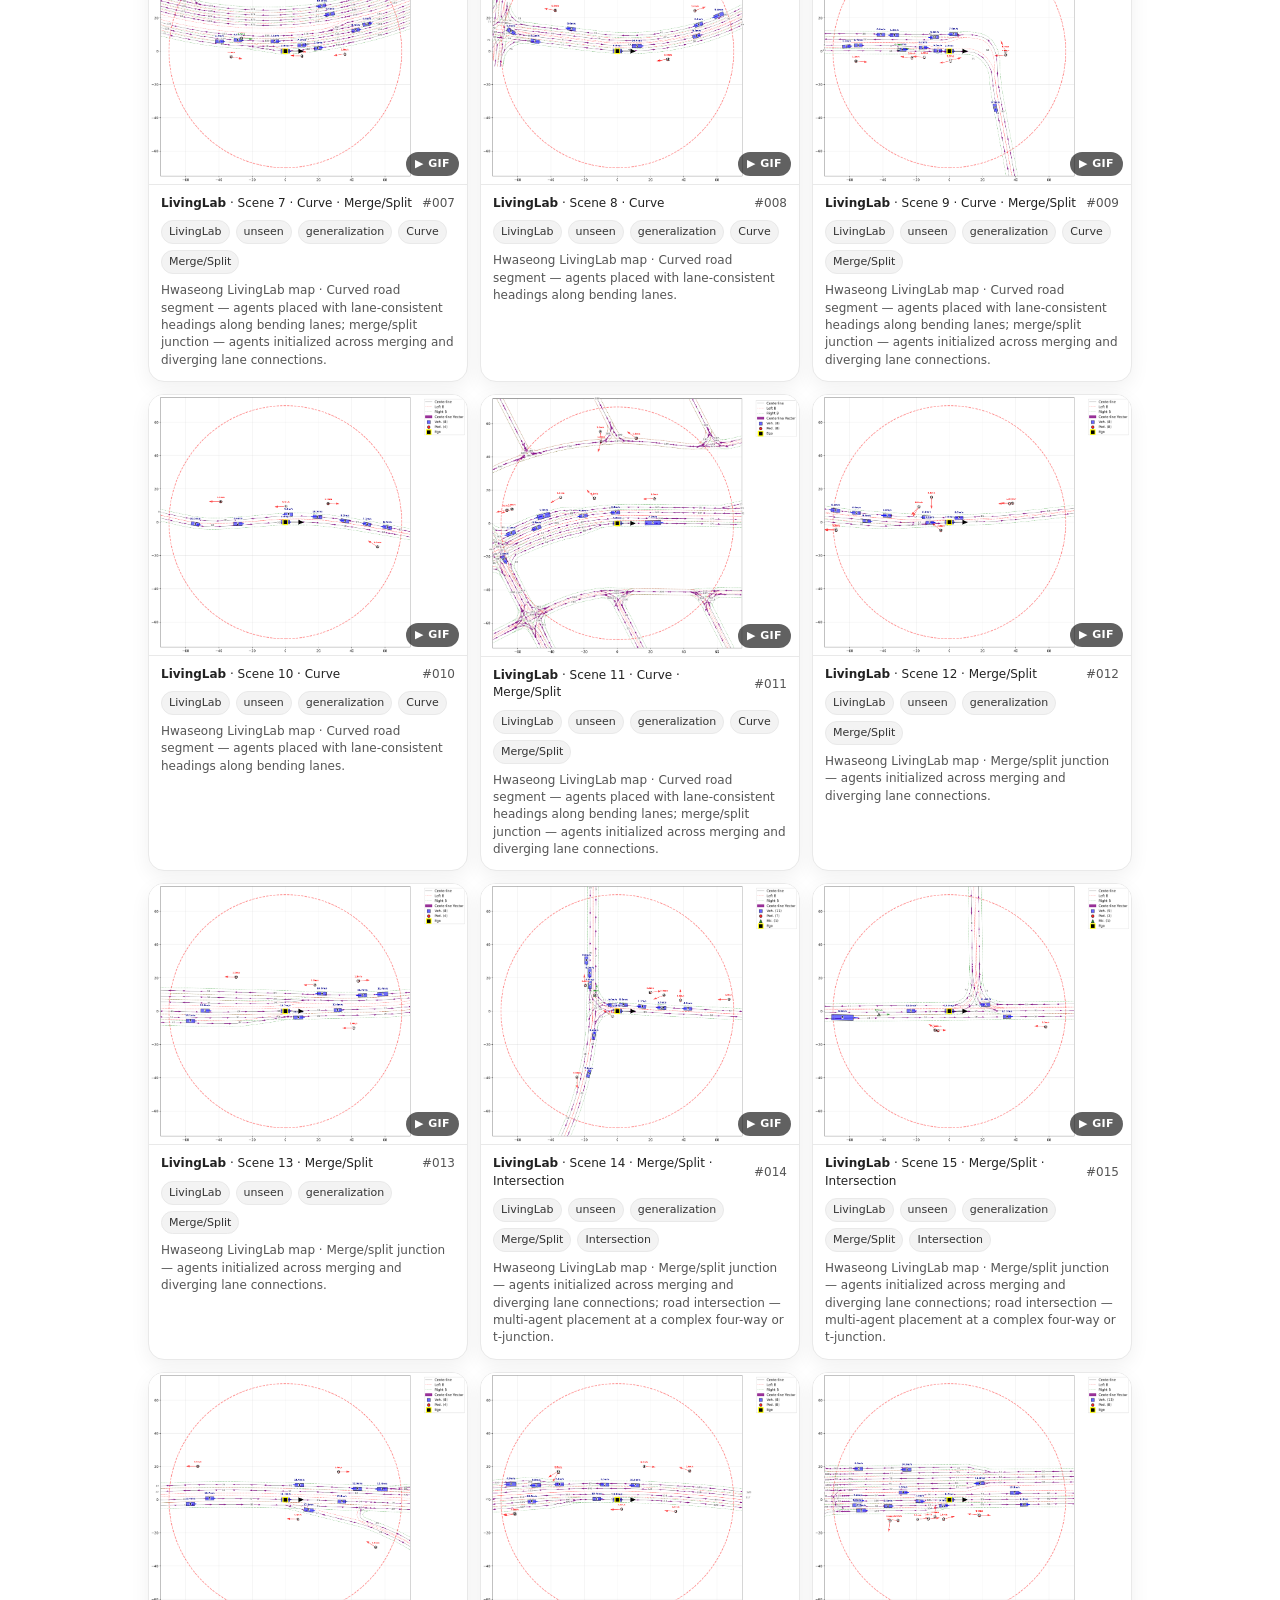
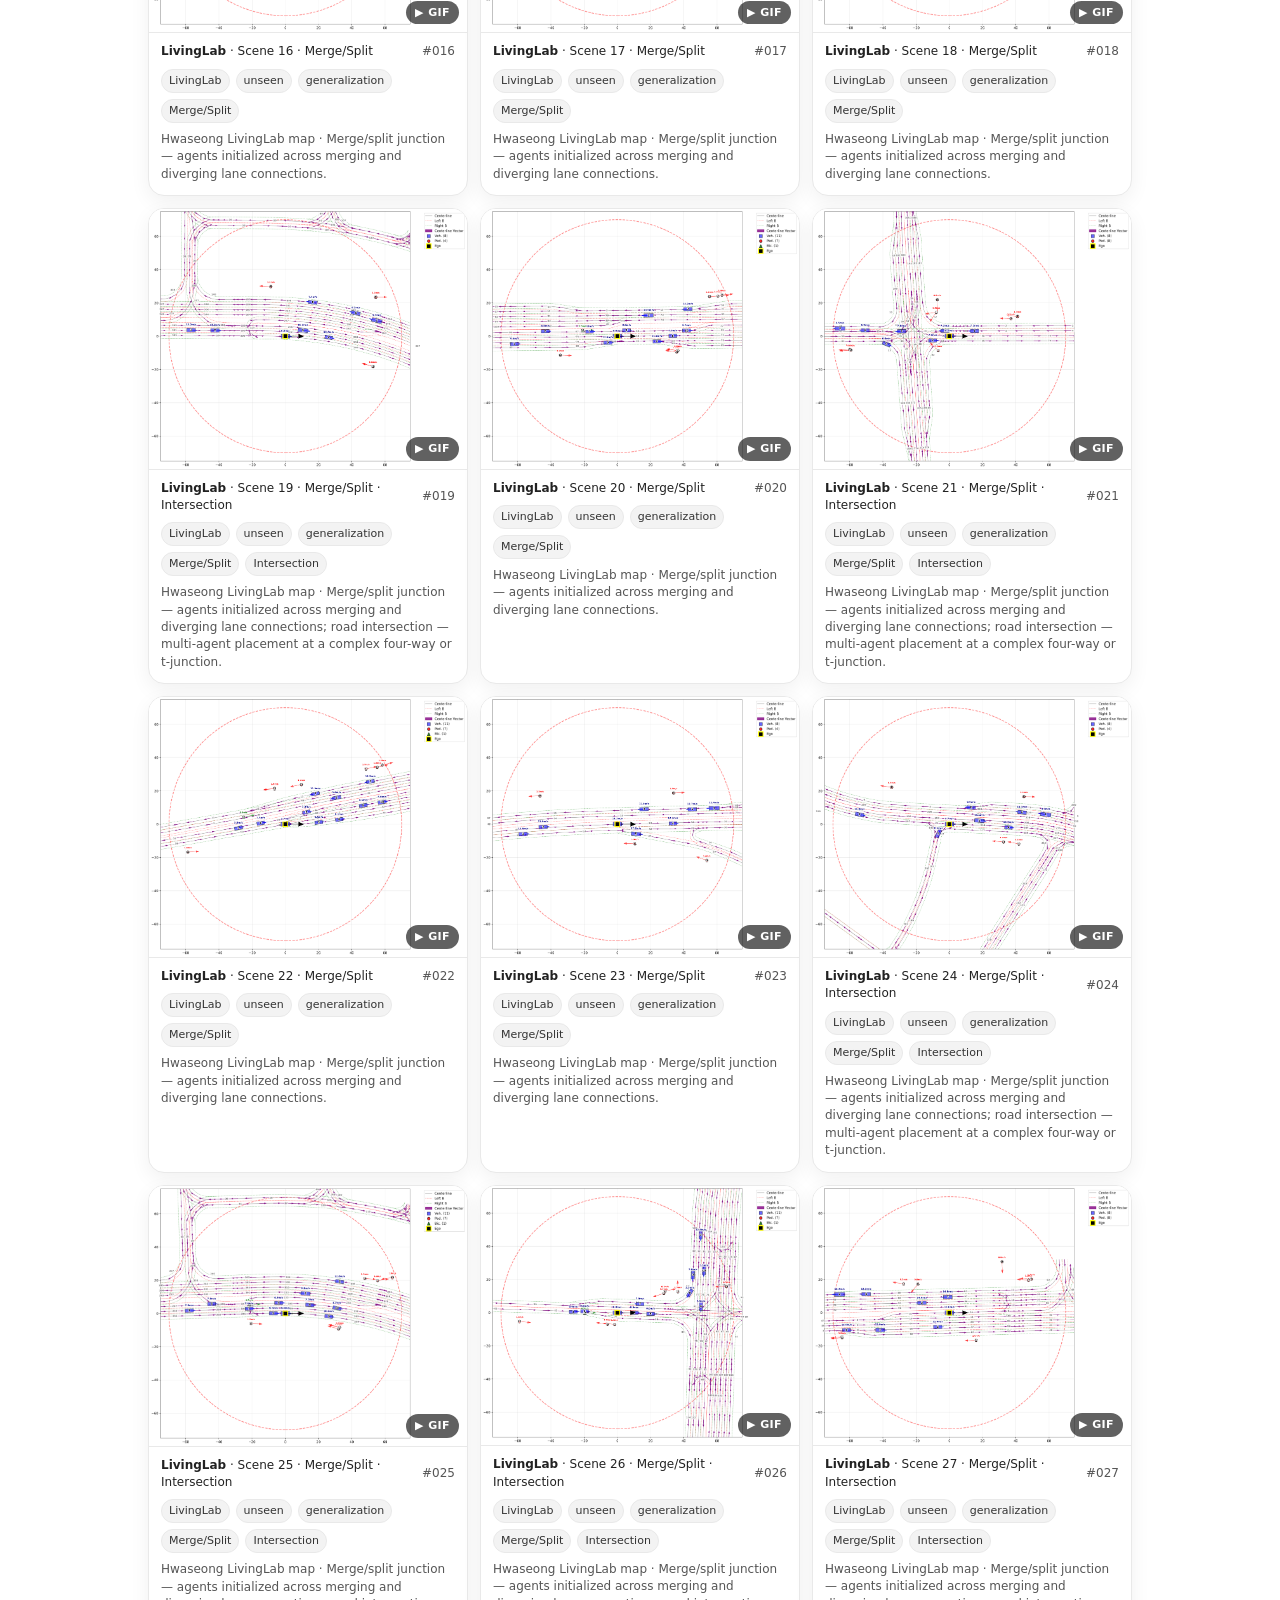
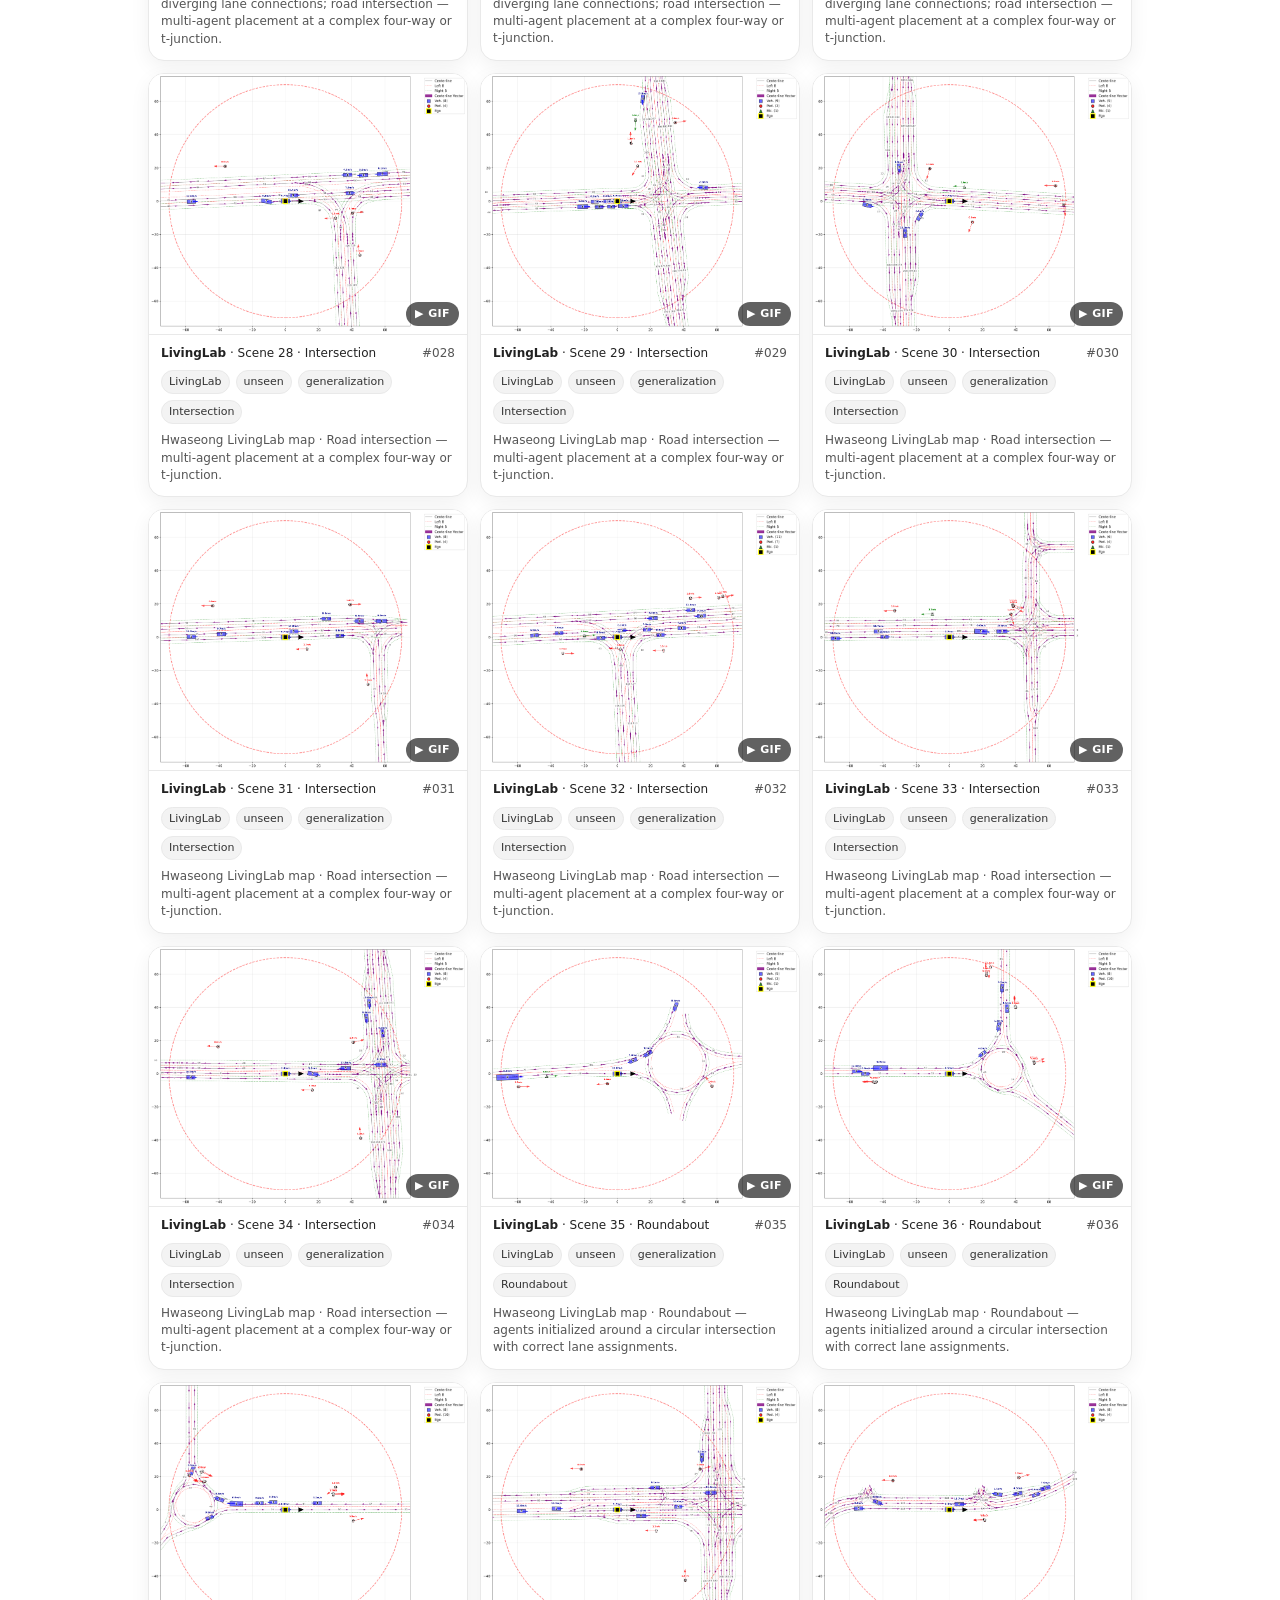
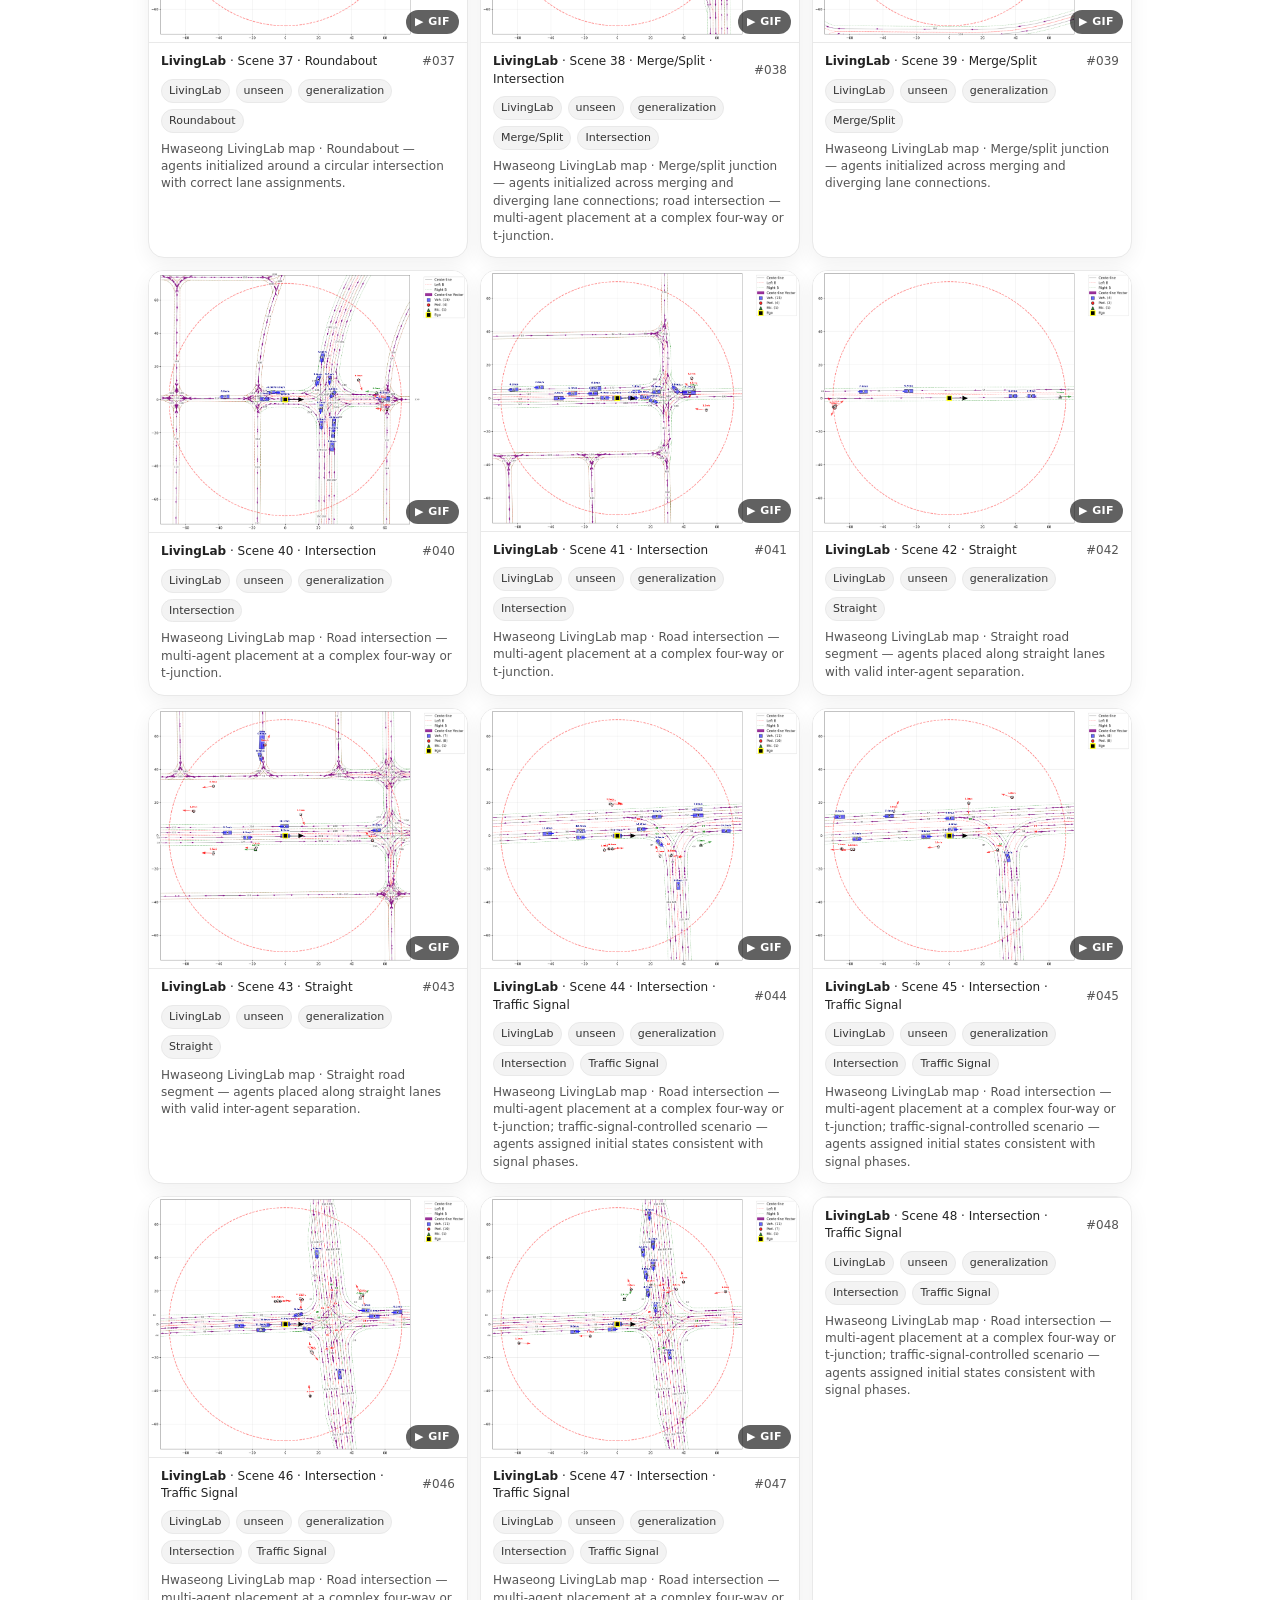
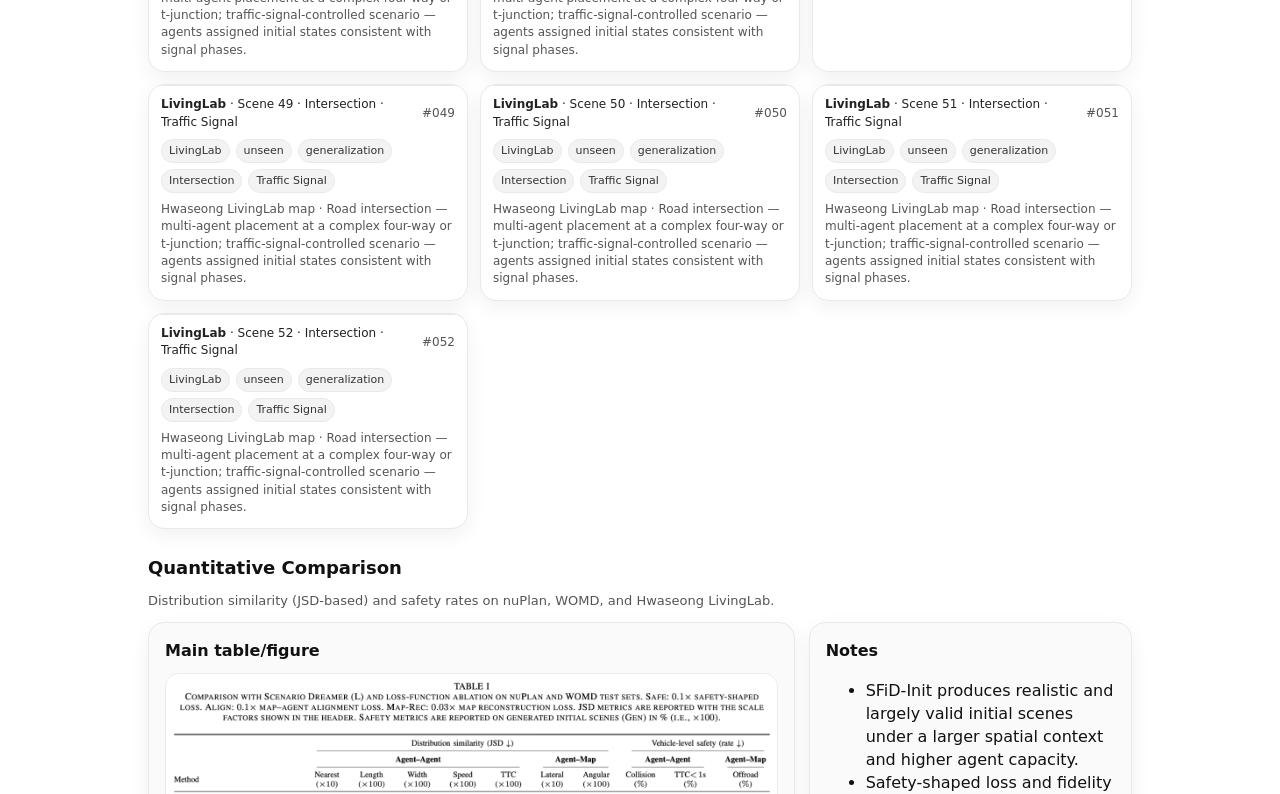
==== commit 92077ea5: "Refactor code structure and remove redundant changes" ====
--- a/index.html
+++ b/index.html
@@ -1,3 +1,4 @@
+<!-- 실행 방법: python3 -m http.server 8080 -->
 <!doctype html>
 <html lang="en">
 <head>
@@ -169,6 +170,82 @@
       border-radius: 6px;
       color:#333;
     }
+
+    /* GIF play badge */
+    .gif-thumb{
+      position: relative;
+      cursor: pointer;
+    }
+    .gif-thumb::after{
+      content: "▶  GIF";
+      position: absolute;
+      bottom: 8px;
+      right: 8px;
+      background: rgba(0,0,0,0.62);
+      color: #fff;
+      font-size: 11px;
+      font-weight: 600;
+      letter-spacing: 0.4px;
+      padding: 4px 9px;
+      border-radius: 999px;
+      pointer-events: none;
+    }
+    .gif-thumb:hover::after{
+      background: rgba(0,0,0,0.82);
+    }
+
+    /* Lightbox modal */
+    #gif-modal{
+      display: none;
+      position: fixed;
+      inset: 0;
+      z-index: 9999;
+      background: rgba(0,0,0,0.78);
+      align-items: center;
+      justify-content: center;
+      padding: 20px;
+    }
+    #gif-modal.open{ display: flex; }
+    #gif-modal .modal-box{
+      position: relative;
+      background: #fff;
+      border-radius: var(--radius);
+      box-shadow: 0 24px 64px rgba(0,0,0,0.4);
+      max-width: min(760px, 100%);
+      width: 100%;
+      overflow: hidden;
+    }
+    #gif-modal img{
+      display: block;
+      width: 100%;
+      height: auto;
+    }
+    #gif-modal .modal-caption{
+      padding: 10px 14px 12px;
+      font-size: 13px;
+      color: var(--muted);
+      border-top: 1px solid var(--line);
+      background: #fff;
+    }
+    #gif-modal .modal-close{
+      position: absolute;
+      top: 10px;
+      right: 10px;
+      width: 30px;
+      height: 30px;
+      border-radius: 999px;
+      background: rgba(0,0,0,0.55);
+      color: #fff;
+      border: none;
+      font-size: 16px;
+      line-height: 1;
+      cursor: pointer;
+      display: flex;
+      align-items: center;
+      justify-content: center;
+      z-index: 1;
+    }
+    #gif-modal .modal-close:hover{ background: rgba(0,0,0,0.82); }
   </style>
 </head>
 
@@ -197,8 +274,8 @@
 
       <!-- ====== EDIT: Authors / Affiliations ====== -->
       <div class="meta">
-        <span class="pill"><b>Authors</b>: <span class="muted">Author A, Author B, Author C</span></span>
-        <span class="pill"><b>Affiliations</b>: <span class="muted">Institution 1 · Institution 2</span></span>
+        <span class="pill"><b>Authors</b>: <span class="muted">Dae Jung Kim, Seulbin Hwang, Jinhan Lee</span></span>
+        <span class="pill"><b>Affiliations</b>: <span class="muted">NAVER LABS.</span></span>
         <span class="pill"><b>Status</b>: <span class="muted">Under Review</span></span>
       </div>
 
@@ -217,7 +294,7 @@
       <div class="teaser">
         <img src="assets/figs/teaser.png" alt="Overview of SFiD-Init framework for HD-map-conditioned traffic scene initialization">
         <div style="padding:12px 16px 14px; background:#fff; border-top:1px solid var(--line);">
-          <p style="margin:0; font-size:13px; color:var(--muted);">Overview of SFiD-Init. A topology-aware lane-graph Map Encoder and an interaction-aware Agent Encoder provide map/agent embeddings to a diffusion Transformer denoiser, which iteratively refines noisy agent states using inter-agent and agent–map geometric relation biases (IAGE/AMGE). Safety-shaped and fidelity regularizers during training reduce collision/off-road violations while preserving map-consistent scene statistics.</p>
+          <p style="margin:0; font-size:13px; color:var(--muted);">Overview of \emph{SFiD-Init} (Safety- and Fidelity-Regularized Diffusion) for HD-map-conditioned traffic scene initialization. A topology-aware lane-graph Map Encoder and an interaction-aware Agent Encoder provide map/agent embeddings to a diffusion Transformer denoiser, which iteratively refines noisy agent states using inter-agent and agent--map geometric relation biases (IAGE/AMGE). SFiD-Init employs a safety-shaped loss and fidelity regularizers during training to reduce collision/off-road violations while preserving map-consistent scene statistics, yielding realistic and largely valid initial scenes.</p>
         </div>
       </div>
 
@@ -226,21 +303,21 @@
         <!-- ====== EDIT: Bullet points ====== -->
         <p><b>Goal.</b> Formulate HD-map-conditioned traffic scene initialization as conditional diffusion generation of joint multi-agent initial states satisfying lane topology/semantics and physical validity.</p>
         <p><b>Key idea.</b> Topology-aware Map Encoder + interaction-aware Agent Encoder + diffusion Transformer denoiser with continuous geometric relation biases (IAGE/AMGE), regularized by a differentiable safety-shaped loss and fidelity-preserving objectives.</p>
-        <p><b>Evaluation.</b> Distribution similarity (JSD-based) and safety rates (collision/off-road) on nuPlan, WOMD, and unseen Hwaseong LivingLab map.</p>
+        <p><b>Evaluation.</b> Distribution similarity (JSD-based) and safety rates (collision/off-road/ttc<1s) on nuPlan, WOMD, and unseen Hwaseong LivingLab map.</p>
 
         <div class="divider"></div>
 
         <div class="kv">
           <!-- ====== EDIT: Quick metadata ====== -->
           <div>Datasets</div><div>nuPlan, WOMD (Evaluation on unseen LivingLab map)</div>
-          <div>Baselines</div><div>SceneGen, TrafficGen, SceneDiffusion, ScenarioDreamer, etc.</div>
+          <div>Baselines</div><div>ScenarioDreamer.</div>
           <div>Outputs</div><div>Qualitative GIFs + comparison table</div>
         </div>
 
         <div class="chips">
+          <span class="chip">Traffic Scene initialization</span>
+          <span class="chip">Diffusion Transformer</span>
           <span class="chip">HD map conditioning</span>
-          <span class="chip">Scene initialization</span>
-          <span class="chip">Diffusion Transformer</span>
           <span class="chip">Safety-shaped loss</span>
           <span class="chip">Fidelity regularization</span>
           <span class="chip">Geometric relation biases</span>
@@ -260,7 +337,7 @@
         <!-- ====== EDIT: Abstract text ====== -->
         <p>
           Traffic simulation for autonomous driving requires diverse and physically valid initial scenes, yet large-scale scenario authoring remains labor-intensive.
-          We present \emph{SFiD-Init}, a safety- and fidelity-regularized diffusion framework for HD-map-conditioned traffic scene initialization.
+          We present SFiD-Init, a safety- and fidelity-regularized diffusion framework for HD-map-conditioned traffic scene initialization.
           SFiD-Init models initialization as conditional generation of a joint multi-agent state from a vectorized HD map, using a topology-aware lane-graph Map Encoder, an interaction-aware Agent Encoder, and a diffusion Transformer denoiser with inter-agent and agent--map geometric relation biases (IAGE/AMGE).
           To improve physical validity without drifting from the underlying scene distribution, we regularize diffusion training with a differentiable safety-shaped loss for collision/off-road violations and fidelity regularizers that preserve map--agent semantic consistency (contrastive alignment and masked map reconstruction).
           Experiments on nuPlan and the Waymo Open Motion Dataset demonstrate that SFiD-Init produces realistic and largely valid initial scenes under a larger spatial context and higher agent capacity, and generalizes to an unseen real-world map (Hwaseong LivingLab).
@@ -282,7 +359,7 @@
               <li><b>Map Encoder:</b> Topology-aware sparse message-passing attention over lane graphs with optional FiLM-based dynamic context (e.g., traffic signal phases).</li>
               <li><b>Agent Encoder:</b> IAGE-biased self-attention captures interaction-aware agent embeddings as timestep-unconditioned priors.</li>
               <li><b>Diffusion Denoiser:</b> AdaLN-conditioned Transformer iteratively refines noisy agent states via IAGE self-attention, AMGE agent–map cross-attention, and a pointwise FFN.</li>
-              <li><b>Training:</b> Diffusion objective + differentiable safety-shaped loss (collision/off-road) + fidelity regularizers (contrastive alignment, masked map reconstruction) to reduce invalidity while mitigating distribution drift.</li>
+              <li><b>Training:</b> Diffusion objective + differentiable safety-shaped loss (collision/off-road) + fidelity regularizers (contrastive map-agent alignment, masked map reconstruction) to reduce invalidity while mitigating distribution drift.</li>
               <li><b>Output:</b> Diverse, physically valid and map-consistent joint multi-agent initial scene configurations for downstream simulation.</li>
             </ul>
           </div>
@@ -292,7 +369,6 @@
             <div class="kv">
               <div>IAGE</div><div>Inter-Agent Geometric relation bias Encoder — additive attention bias in agent self-attention with continuous pairwise geometric relations.</div>
               <div>AMGE</div><div>Agent–Map Geometric relation bias Encoder — additive attention bias in cross-attention between agents and map latents.</div>
-              <div>AdaLN</div><div>Adaptive Layer Normalization — injects diffusion timestep conditioning via scale-and-shift.</div>
               <div>Safety</div><div>Differentiable safety-shaped loss penalizing collision and off-road violations during training.</div>
               <div>Fidelity</div><div>Contrastive map–agent alignment + masked map reconstruction to prevent distribution drift under safety regularization.</div>
             </div>
@@ -314,57 +390,1174 @@
 
     <!-- ====== Qualitative Results ====== -->
     <section id="qual">
-      <h2>Qualitative Results (GIF Gallery)</h2>
+      <h2>Qualitative Results (Gallery)</h2>
 
       <div id="gallery" class="gallery">
         <!-- LivingLab 1 -->
-        <figure data-dataset="livinglab" data-tags="livinglab unseen generalization">
-          <img loading="lazy" src="assets/gifs/livinglab/1.gif" alt="LivingLab scene 1">
-          <figcaption>
-            <div class="cap-top">
-              <div class="cap-title"><b>LivingLab</b> · Scene 1</div>
-              <div class="muted">#0001</div>
-            </div>
-            <div class="tagrow">
-              <span class="tag">LivingLab</span>
-              <span class="tag">unseen</span>
-              <span class="tag">generalization</span>
-            </div>
-            <div class="muted">Generalization to the unseen Hwaseong LivingLab map — lane-consistent and largely collision-free initial scenes.</div>
+        <figure data-dataset="livinglab" data-tags="livinglab unseen generalization curve"
+                data-gif="assets/gifs/livinglab/map_cache_001_curve_denoise_seed_11.gif"
+                data-gif-caption="LivingLab · Scene 1 · Curve">
+          <div class="gif-thumb">
+            <img loading="lazy" src="assets/gifs/livinglab/map_cache_001_curve_gen_seed_11.png" alt="LivingLab scene 1">
+          </div>
+          <figcaption>
+            <div class="cap-top">
+              <div class="cap-title"><b>LivingLab</b> · Scene 1 · Curve</div>
+              <div class="muted">#001</div>
+            </div>
+            <div class="tagrow">
+              <span class="tag">LivingLab</span>
+              <span class="tag">unseen</span>
+              <span class="tag">generalization</span>
+              <span class="tag">Curve</span>
+            </div>
+            <div class="muted">Hwaseong LivingLab map · Curved road segment — agents placed with lane-consistent headings along bending lanes.</div>
           </figcaption>
         </figure>
 
         <!-- LivingLab 2 -->
-        <figure data-dataset="livinglab" data-tags="livinglab unseen generalization">
-          <img loading="lazy" src="assets/gifs/livinglab/2.gif" alt="LivingLab scene 2">
-          <figcaption>
-            <div class="cap-top">
-              <div class="cap-title"><b>LivingLab</b> · Scene 2</div>
-              <div class="muted">#0002</div>
-            </div>
-            <div class="tagrow">
-              <span class="tag">LivingLab</span>
-              <span class="tag">unseen</span>
-              <span class="tag">generalization</span>
-            </div>
-            <div class="muted">Lane-consistent and physically valid placements on the unseen Hwaseong LivingLab map.</div>
+        <figure data-dataset="livinglab" data-tags="livinglab unseen generalization curve"
+                data-gif="assets/gifs/livinglab/map_cache_002_curve_denoise_seed_11.gif"
+                data-gif-caption="LivingLab · Scene 2 · Curve">
+          <div class="gif-thumb">
+            <img loading="lazy" src="assets/gifs/livinglab/map_cache_002_curve_gen_seed_11.png" alt="LivingLab scene 2">
+          </div>
+          <figcaption>
+            <div class="cap-top">
+              <div class="cap-title"><b>LivingLab</b> · Scene 2 · Curve</div>
+              <div class="muted">#002</div>
+            </div>
+            <div class="tagrow">
+              <span class="tag">LivingLab</span>
+              <span class="tag">unseen</span>
+              <span class="tag">generalization</span>
+              <span class="tag">Curve</span>
+            </div>
+            <div class="muted">Hwaseong LivingLab map · Curved road segment — agents placed with lane-consistent headings along bending lanes.</div>
           </figcaption>
         </figure>
 
         <!-- LivingLab 3 -->
-        <figure data-dataset="livinglab" data-tags="livinglab unseen generalization">
-          <img loading="lazy" src="assets/gifs/livinglab/3.gif" alt="LivingLab scene 3">
-          <figcaption>
-            <div class="cap-top">
-              <div class="cap-title"><b>LivingLab</b> · Scene 3</div>
-              <div class="muted">#0003</div>
-            </div>
-            <div class="tagrow">
-              <span class="tag">LivingLab</span>
-              <span class="tag">unseen</span>
-              <span class="tag">generalization</span>
-            </div>
-            <div class="muted">Diverse multi-agent initial scene samples demonstrating robust generalization to unseen map topology.</div>
+        <figure data-dataset="livinglab" data-tags="livinglab unseen generalization curve"
+                data-gif="assets/gifs/livinglab/map_cache_003_curve_denoise_seed_11.gif"
+                data-gif-caption="LivingLab · Scene 3 · Curve">
+          <div class="gif-thumb">
+            <img loading="lazy" src="assets/gifs/livinglab/map_cache_003_curve_gen_seed_11.png" alt="LivingLab scene 3">
+          </div>
+          <figcaption>
+            <div class="cap-top">
+              <div class="cap-title"><b>LivingLab</b> · Scene 3 · Curve</div>
+              <div class="muted">#003</div>
+            </div>
+            <div class="tagrow">
+              <span class="tag">LivingLab</span>
+              <span class="tag">unseen</span>
+              <span class="tag">generalization</span>
+              <span class="tag">Curve</span>
+            </div>
+            <div class="muted">Hwaseong LivingLab map · Curved road segment — agents placed with lane-consistent headings along bending lanes.</div>
+          </figcaption>
+        </figure>
+
+        <!-- LivingLab 4 -->
+        <figure data-dataset="livinglab" data-tags="livinglab unseen generalization curve mergesplit"
+                data-gif="assets/gifs/livinglab/map_cache_004_curve_mergesplit_denoise_seed_7.gif"
+                data-gif-caption="LivingLab · Scene 4 · Curve · Merge/Split">
+          <div class="gif-thumb">
+            <img loading="lazy" src="assets/gifs/livinglab/map_cache_004_curve_mergesplit_gen_seed_7.png" alt="LivingLab scene 4">
+          </div>
+          <figcaption>
+            <div class="cap-top">
+              <div class="cap-title"><b>LivingLab</b> · Scene 4 · Curve · Merge/Split</div>
+              <div class="muted">#004</div>
+            </div>
+            <div class="tagrow">
+              <span class="tag">LivingLab</span>
+              <span class="tag">unseen</span>
+              <span class="tag">generalization</span>
+              <span class="tag">Curve</span>
+              <span class="tag">Merge/Split</span>
+            </div>
+            <div class="muted">Hwaseong LivingLab map · Curved road segment — agents placed with lane-consistent headings along bending lanes; merge/split junction — agents initialized across merging and diverging lane connections.</div>
+          </figcaption>
+        </figure>
+
+        <!-- LivingLab 5 -->
+        <figure data-dataset="livinglab" data-tags="livinglab unseen generalization curve intersection"
+                data-gif="assets/gifs/livinglab/map_cache_005_curve_intersection_denoise_seed_2026.gif"
+                data-gif-caption="LivingLab · Scene 5 · Curve · Intersection">
+          <div class="gif-thumb">
+            <img loading="lazy" src="assets/gifs/livinglab/map_cache_005_curve_intersection_gen_seed_2026.png" alt="LivingLab scene 5">
+          </div>
+          <figcaption>
+            <div class="cap-top">
+              <div class="cap-title"><b>LivingLab</b> · Scene 5 · Curve · Intersection</div>
+              <div class="muted">#005</div>
+            </div>
+            <div class="tagrow">
+              <span class="tag">LivingLab</span>
+              <span class="tag">unseen</span>
+              <span class="tag">generalization</span>
+              <span class="tag">Curve</span>
+              <span class="tag">Intersection</span>
+            </div>
+            <div class="muted">Hwaseong LivingLab map · Curved road segment — agents placed with lane-consistent headings along bending lanes; road intersection — multi-agent placement at a complex four-way or t-junction.</div>
+          </figcaption>
+        </figure>
+
+        <!-- LivingLab 6 -->
+        <figure data-dataset="livinglab" data-tags="livinglab unseen generalization curve mergesplit"
+                data-gif="assets/gifs/livinglab/map_cache_006_curve_mergesplit_denoise_seed_3141.gif"
+                data-gif-caption="LivingLab · Scene 6 · Curve · Merge/Split">
+          <div class="gif-thumb">
+            <img loading="lazy" src="assets/gifs/livinglab/map_cache_006_curve_mergesplit_gen_seed_3141.png" alt="LivingLab scene 6">
+          </div>
+          <figcaption>
+            <div class="cap-top">
+              <div class="cap-title"><b>LivingLab</b> · Scene 6 · Curve · Merge/Split</div>
+              <div class="muted">#006</div>
+            </div>
+            <div class="tagrow">
+              <span class="tag">LivingLab</span>
+              <span class="tag">unseen</span>
+              <span class="tag">generalization</span>
+              <span class="tag">Curve</span>
+              <span class="tag">Merge/Split</span>
+            </div>
+            <div class="muted">Hwaseong LivingLab map · Curved road segment — agents placed with lane-consistent headings along bending lanes; merge/split junction — agents initialized across merging and diverging lane connections.</div>
+          </figcaption>
+        </figure>
+
+        <!-- LivingLab 7 -->
+        <figure data-dataset="livinglab" data-tags="livinglab unseen generalization curve mergesplit"
+                data-gif="assets/gifs/livinglab/map_cache_007_curve_mergesplit_denoise_seed_13.gif"
+                data-gif-caption="LivingLab · Scene 7 · Curve · Merge/Split">
+          <div class="gif-thumb">
+            <img loading="lazy" src="assets/gifs/livinglab/map_cache_007_curve_mergesplit_gen_seed_13.png" alt="LivingLab scene 7">
+          </div>
+          <figcaption>
+            <div class="cap-top">
+              <div class="cap-title"><b>LivingLab</b> · Scene 7 · Curve · Merge/Split</div>
+              <div class="muted">#007</div>
+            </div>
+            <div class="tagrow">
+              <span class="tag">LivingLab</span>
+              <span class="tag">unseen</span>
+              <span class="tag">generalization</span>
+              <span class="tag">Curve</span>
+              <span class="tag">Merge/Split</span>
+            </div>
+            <div class="muted">Hwaseong LivingLab map · Curved road segment — agents placed with lane-consistent headings along bending lanes; merge/split junction — agents initialized across merging and diverging lane connections.</div>
+          </figcaption>
+        </figure>
+
+        <!-- LivingLab 8 -->
+        <figure data-dataset="livinglab" data-tags="livinglab unseen generalization curve"
+                data-gif="assets/gifs/livinglab/map_cache_008_curve_denoise_seed_11.gif"
+                data-gif-caption="LivingLab · Scene 8 · Curve">
+          <div class="gif-thumb">
+            <img loading="lazy" src="assets/gifs/livinglab/map_cache_008_curve_gen_seed_11.png" alt="LivingLab scene 8">
+          </div>
+          <figcaption>
+            <div class="cap-top">
+              <div class="cap-title"><b>LivingLab</b> · Scene 8 · Curve</div>
+              <div class="muted">#008</div>
+            </div>
+            <div class="tagrow">
+              <span class="tag">LivingLab</span>
+              <span class="tag">unseen</span>
+              <span class="tag">generalization</span>
+              <span class="tag">Curve</span>
+            </div>
+            <div class="muted">Hwaseong LivingLab map · Curved road segment — agents placed with lane-consistent headings along bending lanes.</div>
+          </figcaption>
+        </figure>
+
+        <!-- LivingLab 9 -->
+        <figure data-dataset="livinglab" data-tags="livinglab unseen generalization curve mergesplit"
+                data-gif="assets/gifs/livinglab/map_cache_009_curve_mergesplit_denoise_seed_13.gif"
+                data-gif-caption="LivingLab · Scene 9 · Curve · Merge/Split">
+          <div class="gif-thumb">
+            <img loading="lazy" src="assets/gifs/livinglab/map_cache_009_curve_mergesplit_gen_seed_13.png" alt="LivingLab scene 9">
+          </div>
+          <figcaption>
+            <div class="cap-top">
+              <div class="cap-title"><b>LivingLab</b> · Scene 9 · Curve · Merge/Split</div>
+              <div class="muted">#009</div>
+            </div>
+            <div class="tagrow">
+              <span class="tag">LivingLab</span>
+              <span class="tag">unseen</span>
+              <span class="tag">generalization</span>
+              <span class="tag">Curve</span>
+              <span class="tag">Merge/Split</span>
+            </div>
+            <div class="muted">Hwaseong LivingLab map · Curved road segment — agents placed with lane-consistent headings along bending lanes; merge/split junction — agents initialized across merging and diverging lane connections.</div>
+          </figcaption>
+        </figure>
+
+        <!-- LivingLab 10 -->
+        <figure data-dataset="livinglab" data-tags="livinglab unseen generalization curve"
+                data-gif="assets/gifs/livinglab/map_cache_010_curve_denoise_seed_11.gif"
+                data-gif-caption="LivingLab · Scene 10 · Curve">
+          <div class="gif-thumb">
+            <img loading="lazy" src="assets/gifs/livinglab/map_cache_010_curve_gen_seed_11.png" alt="LivingLab scene 10">
+          </div>
+          <figcaption>
+            <div class="cap-top">
+              <div class="cap-title"><b>LivingLab</b> · Scene 10 · Curve</div>
+              <div class="muted">#010</div>
+            </div>
+            <div class="tagrow">
+              <span class="tag">LivingLab</span>
+              <span class="tag">unseen</span>
+              <span class="tag">generalization</span>
+              <span class="tag">Curve</span>
+            </div>
+            <div class="muted">Hwaseong LivingLab map · Curved road segment — agents placed with lane-consistent headings along bending lanes.</div>
+          </figcaption>
+        </figure>
+
+        <!-- LivingLab 11 -->
+        <figure data-dataset="livinglab" data-tags="livinglab unseen generalization curve mergesplit"
+                data-gif="assets/gifs/livinglab/map_cache_011_curve_mergesplit_denoise_seed_5.gif"
+                data-gif-caption="LivingLab · Scene 11 · Curve · Merge/Split">
+          <div class="gif-thumb">
+            <img loading="lazy" src="assets/gifs/livinglab/map_cache_011_curve_mergesplit_gen_seed_5.png" alt="LivingLab scene 11">
+          </div>
+          <figcaption>
+            <div class="cap-top">
+              <div class="cap-title"><b>LivingLab</b> · Scene 11 · Curve · Merge/Split</div>
+              <div class="muted">#011</div>
+            </div>
+            <div class="tagrow">
+              <span class="tag">LivingLab</span>
+              <span class="tag">unseen</span>
+              <span class="tag">generalization</span>
+              <span class="tag">Curve</span>
+              <span class="tag">Merge/Split</span>
+            </div>
+            <div class="muted">Hwaseong LivingLab map · Curved road segment — agents placed with lane-consistent headings along bending lanes; merge/split junction — agents initialized across merging and diverging lane connections.</div>
+          </figcaption>
+        </figure>
+
+        <!-- LivingLab 12 -->
+        <figure data-dataset="livinglab" data-tags="livinglab unseen generalization mergesplit"
+                data-gif="assets/gifs/livinglab/map_cache_012_mergesplit_denoise_seed_5.gif"
+                data-gif-caption="LivingLab · Scene 12 · Merge/Split">
+          <div class="gif-thumb">
+            <img loading="lazy" src="assets/gifs/livinglab/map_cache_012_mergesplit_gen_seed_5.png" alt="LivingLab scene 12">
+          </div>
+          <figcaption>
+            <div class="cap-top">
+              <div class="cap-title"><b>LivingLab</b> · Scene 12 · Merge/Split</div>
+              <div class="muted">#012</div>
+            </div>
+            <div class="tagrow">
+              <span class="tag">LivingLab</span>
+              <span class="tag">unseen</span>
+              <span class="tag">generalization</span>
+              <span class="tag">Merge/Split</span>
+            </div>
+            <div class="muted">Hwaseong LivingLab map · Merge/split junction — agents initialized across merging and diverging lane connections.</div>
+          </figcaption>
+        </figure>
+
+        <!-- LivingLab 13 -->
+        <figure data-dataset="livinglab" data-tags="livinglab unseen generalization mergesplit"
+                data-gif="assets/gifs/livinglab/map_cache_013_mergesplit_denoise_seed_11.gif"
+                data-gif-caption="LivingLab · Scene 13 · Merge/Split">
+          <div class="gif-thumb">
+            <img loading="lazy" src="assets/gifs/livinglab/map_cache_013_mergesplit_gen_seed_11.png" alt="LivingLab scene 13">
+          </div>
+          <figcaption>
+            <div class="cap-top">
+              <div class="cap-title"><b>LivingLab</b> · Scene 13 · Merge/Split</div>
+              <div class="muted">#013</div>
+            </div>
+            <div class="tagrow">
+              <span class="tag">LivingLab</span>
+              <span class="tag">unseen</span>
+              <span class="tag">generalization</span>
+              <span class="tag">Merge/Split</span>
+            </div>
+            <div class="muted">Hwaseong LivingLab map · Merge/split junction — agents initialized across merging and diverging lane connections.</div>
+          </figcaption>
+        </figure>
+
+        <!-- LivingLab 14 -->
+        <figure data-dataset="livinglab" data-tags="livinglab unseen generalization mergesplit intersection"
+                data-gif="assets/gifs/livinglab/map_cache_014_mergesplit_intersection_denoise_seed_13.gif"
+                data-gif-caption="LivingLab · Scene 14 · Merge/Split · Intersection">
+          <div class="gif-thumb">
+            <img loading="lazy" src="assets/gifs/livinglab/map_cache_014_mergesplit_intersection_gen_seed_13.png" alt="LivingLab scene 14">
+          </div>
+          <figcaption>
+            <div class="cap-top">
+              <div class="cap-title"><b>LivingLab</b> · Scene 14 · Merge/Split · Intersection</div>
+              <div class="muted">#014</div>
+            </div>
+            <div class="tagrow">
+              <span class="tag">LivingLab</span>
+              <span class="tag">unseen</span>
+              <span class="tag">generalization</span>
+              <span class="tag">Merge/Split</span>
+              <span class="tag">Intersection</span>
+            </div>
+            <div class="muted">Hwaseong LivingLab map · Merge/split junction — agents initialized across merging and diverging lane connections; road intersection — multi-agent placement at a complex four-way or t-junction.</div>
+          </figcaption>
+        </figure>
+
+        <!-- LivingLab 15 -->
+        <figure data-dataset="livinglab" data-tags="livinglab unseen generalization mergesplit intersection"
+                data-gif="assets/gifs/livinglab/map_cache_015_mergesplit_intersection_denoise_seed_357.gif"
+                data-gif-caption="LivingLab · Scene 15 · Merge/Split · Intersection">
+          <div class="gif-thumb">
+            <img loading="lazy" src="assets/gifs/livinglab/map_cache_015_mergesplit_intersection_gen_seed_357.png" alt="LivingLab scene 15">
+          </div>
+          <figcaption>
+            <div class="cap-top">
+              <div class="cap-title"><b>LivingLab</b> · Scene 15 · Merge/Split · Intersection</div>
+              <div class="muted">#015</div>
+            </div>
+            <div class="tagrow">
+              <span class="tag">LivingLab</span>
+              <span class="tag">unseen</span>
+              <span class="tag">generalization</span>
+              <span class="tag">Merge/Split</span>
+              <span class="tag">Intersection</span>
+            </div>
+            <div class="muted">Hwaseong LivingLab map · Merge/split junction — agents initialized across merging and diverging lane connections; road intersection — multi-agent placement at a complex four-way or t-junction.</div>
+          </figcaption>
+        </figure>
+
+        <!-- LivingLab 16 -->
+        <figure data-dataset="livinglab" data-tags="livinglab unseen generalization mergesplit"
+                data-gif="assets/gifs/livinglab/map_cache_016_mergesplit_denoise_seed_11.gif"
+                data-gif-caption="LivingLab · Scene 16 · Merge/Split">
+          <div class="gif-thumb">
+            <img loading="lazy" src="assets/gifs/livinglab/map_cache_016_mergesplit_gen_seed_11.png" alt="LivingLab scene 16">
+          </div>
+          <figcaption>
+            <div class="cap-top">
+              <div class="cap-title"><b>LivingLab</b> · Scene 16 · Merge/Split</div>
+              <div class="muted">#016</div>
+            </div>
+            <div class="tagrow">
+              <span class="tag">LivingLab</span>
+              <span class="tag">unseen</span>
+              <span class="tag">generalization</span>
+              <span class="tag">Merge/Split</span>
+            </div>
+            <div class="muted">Hwaseong LivingLab map · Merge/split junction — agents initialized across merging and diverging lane connections.</div>
+          </figcaption>
+        </figure>
+
+        <!-- LivingLab 17 -->
+        <figure data-dataset="livinglab" data-tags="livinglab unseen generalization mergesplit"
+                data-gif="assets/gifs/livinglab/map_cache_017_mergesplit_denoise_seed_5.gif"
+                data-gif-caption="LivingLab · Scene 17 · Merge/Split">
+          <div class="gif-thumb">
+            <img loading="lazy" src="assets/gifs/livinglab/map_cache_017_mergesplit_gen_seed_5.png" alt="LivingLab scene 17">
+          </div>
+          <figcaption>
+            <div class="cap-top">
+              <div class="cap-title"><b>LivingLab</b> · Scene 17 · Merge/Split</div>
+              <div class="muted">#017</div>
+            </div>
+            <div class="tagrow">
+              <span class="tag">LivingLab</span>
+              <span class="tag">unseen</span>
+              <span class="tag">generalization</span>
+              <span class="tag">Merge/Split</span>
+            </div>
+            <div class="muted">Hwaseong LivingLab map · Merge/split junction — agents initialized across merging and diverging lane connections.</div>
+          </figcaption>
+        </figure>
+
+        <!-- LivingLab 18 -->
+        <figure data-dataset="livinglab" data-tags="livinglab unseen generalization mergesplit"
+                data-gif="assets/gifs/livinglab/map_cache_018_mergesplit_denoise_seed_7.gif"
+                data-gif-caption="LivingLab · Scene 18 · Merge/Split">
+          <div class="gif-thumb">
+            <img loading="lazy" src="assets/gifs/livinglab/map_cache_018_mergesplit_gen_seed_7.png" alt="LivingLab scene 18">
+          </div>
+          <figcaption>
+            <div class="cap-top">
+              <div class="cap-title"><b>LivingLab</b> · Scene 18 · Merge/Split</div>
+              <div class="muted">#018</div>
+            </div>
+            <div class="tagrow">
+              <span class="tag">LivingLab</span>
+              <span class="tag">unseen</span>
+              <span class="tag">generalization</span>
+              <span class="tag">Merge/Split</span>
+            </div>
+            <div class="muted">Hwaseong LivingLab map · Merge/split junction — agents initialized across merging and diverging lane connections.</div>
+          </figcaption>
+        </figure>
+
+        <!-- LivingLab 19 -->
+        <figure data-dataset="livinglab" data-tags="livinglab unseen generalization mergesplit intersection"
+                data-gif="assets/gifs/livinglab/map_cache_019_mergesplit_intersection_denoise_seed_11.gif"
+                data-gif-caption="LivingLab · Scene 19 · Merge/Split · Intersection">
+          <div class="gif-thumb">
+            <img loading="lazy" src="assets/gifs/livinglab/map_cache_019_mergesplit_intersection_gen_seed_11.png" alt="LivingLab scene 19">
+          </div>
+          <figcaption>
+            <div class="cap-top">
+              <div class="cap-title"><b>LivingLab</b> · Scene 19 · Merge/Split · Intersection</div>
+              <div class="muted">#019</div>
+            </div>
+            <div class="tagrow">
+              <span class="tag">LivingLab</span>
+              <span class="tag">unseen</span>
+              <span class="tag">generalization</span>
+              <span class="tag">Merge/Split</span>
+              <span class="tag">Intersection</span>
+            </div>
+            <div class="muted">Hwaseong LivingLab map · Merge/split junction — agents initialized across merging and diverging lane connections; road intersection — multi-agent placement at a complex four-way or t-junction.</div>
+          </figcaption>
+        </figure>
+
+        <!-- LivingLab 20 -->
+        <figure data-dataset="livinglab" data-tags="livinglab unseen generalization mergesplit"
+                data-gif="assets/gifs/livinglab/map_cache_020_mergesplit_denoise_seed_13.gif"
+                data-gif-caption="LivingLab · Scene 20 · Merge/Split">
+          <div class="gif-thumb">
+            <img loading="lazy" src="assets/gifs/livinglab/map_cache_020_mergesplit_gen_seed_13.png" alt="LivingLab scene 20">
+          </div>
+          <figcaption>
+            <div class="cap-top">
+              <div class="cap-title"><b>LivingLab</b> · Scene 20 · Merge/Split</div>
+              <div class="muted">#020</div>
+            </div>
+            <div class="tagrow">
+              <span class="tag">LivingLab</span>
+              <span class="tag">unseen</span>
+              <span class="tag">generalization</span>
+              <span class="tag">Merge/Split</span>
+            </div>
+            <div class="muted">Hwaseong LivingLab map · Merge/split junction — agents initialized across merging and diverging lane connections.</div>
+          </figcaption>
+        </figure>
+
+        <!-- LivingLab 21 -->
+        <figure data-dataset="livinglab" data-tags="livinglab unseen generalization mergesplit intersection"
+                data-gif="assets/gifs/livinglab/map_cache_021_mergesplit_intersection_denoise_seed_5.gif"
+                data-gif-caption="LivingLab · Scene 21 · Merge/Split · Intersection">
+          <div class="gif-thumb">
+            <img loading="lazy" src="assets/gifs/livinglab/map_cache_021_mergesplit_intersection_gen_seed_5.png" alt="LivingLab scene 21">
+          </div>
+          <figcaption>
+            <div class="cap-top">
+              <div class="cap-title"><b>LivingLab</b> · Scene 21 · Merge/Split · Intersection</div>
+              <div class="muted">#021</div>
+            </div>
+            <div class="tagrow">
+              <span class="tag">LivingLab</span>
+              <span class="tag">unseen</span>
+              <span class="tag">generalization</span>
+              <span class="tag">Merge/Split</span>
+              <span class="tag">Intersection</span>
+            </div>
+            <div class="muted">Hwaseong LivingLab map · Merge/split junction — agents initialized across merging and diverging lane connections; road intersection — multi-agent placement at a complex four-way or t-junction.</div>
+          </figcaption>
+        </figure>
+
+        <!-- LivingLab 22 -->
+        <figure data-dataset="livinglab" data-tags="livinglab unseen generalization mergesplit"
+                data-gif="assets/gifs/livinglab/map_cache_022_mergesplit_denoise_seed_13.gif"
+                data-gif-caption="LivingLab · Scene 22 · Merge/Split">
+          <div class="gif-thumb">
+            <img loading="lazy" src="assets/gifs/livinglab/map_cache_022_mergesplit_gen_seed_13.png" alt="LivingLab scene 22">
+          </div>
+          <figcaption>
+            <div class="cap-top">
+              <div class="cap-title"><b>LivingLab</b> · Scene 22 · Merge/Split</div>
+              <div class="muted">#022</div>
+            </div>
+            <div class="tagrow">
+              <span class="tag">LivingLab</span>
+              <span class="tag">unseen</span>
+              <span class="tag">generalization</span>
+              <span class="tag">Merge/Split</span>
+            </div>
+            <div class="muted">Hwaseong LivingLab map · Merge/split junction — agents initialized across merging and diverging lane connections.</div>
+          </figcaption>
+        </figure>
+
+        <!-- LivingLab 23 -->
+        <figure data-dataset="livinglab" data-tags="livinglab unseen generalization mergesplit"
+                data-gif="assets/gifs/livinglab/map_cache_023_mergesplit_denoise_seed_11.gif"
+                data-gif-caption="LivingLab · Scene 23 · Merge/Split">
+          <div class="gif-thumb">
+            <img loading="lazy" src="assets/gifs/livinglab/map_cache_023_mergesplit_gen_seed_11.png" alt="LivingLab scene 23">
+          </div>
+          <figcaption>
+            <div class="cap-top">
+              <div class="cap-title"><b>LivingLab</b> · Scene 23 · Merge/Split</div>
+              <div class="muted">#023</div>
+            </div>
+            <div class="tagrow">
+              <span class="tag">LivingLab</span>
+              <span class="tag">unseen</span>
+              <span class="tag">generalization</span>
+              <span class="tag">Merge/Split</span>
+            </div>
+            <div class="muted">Hwaseong LivingLab map · Merge/split junction — agents initialized across merging and diverging lane connections.</div>
+          </figcaption>
+        </figure>
+
+        <!-- LivingLab 24 -->
+        <figure data-dataset="livinglab" data-tags="livinglab unseen generalization mergesplit intersection"
+                data-gif="assets/gifs/livinglab/map_cache_024_mergesplit_intersection_denoise_seed_11.gif"
+                data-gif-caption="LivingLab · Scene 24 · Merge/Split · Intersection">
+          <div class="gif-thumb">
+            <img loading="lazy" src="assets/gifs/livinglab/map_cache_024_mergesplit_intersection_gen_seed_11.png" alt="LivingLab scene 24">
+          </div>
+          <figcaption>
+            <div class="cap-top">
+              <div class="cap-title"><b>LivingLab</b> · Scene 24 · Merge/Split · Intersection</div>
+              <div class="muted">#024</div>
+            </div>
+            <div class="tagrow">
+              <span class="tag">LivingLab</span>
+              <span class="tag">unseen</span>
+              <span class="tag">generalization</span>
+              <span class="tag">Merge/Split</span>
+              <span class="tag">Intersection</span>
+            </div>
+            <div class="muted">Hwaseong LivingLab map · Merge/split junction — agents initialized across merging and diverging lane connections; road intersection — multi-agent placement at a complex four-way or t-junction.</div>
+          </figcaption>
+        </figure>
+
+        <!-- LivingLab 25 -->
+        <figure data-dataset="livinglab" data-tags="livinglab unseen generalization mergesplit intersection"
+                data-gif="assets/gifs/livinglab/map_cache_025_mergesplit_intersection_denoise_seed_13.gif"
+                data-gif-caption="LivingLab · Scene 25 · Merge/Split · Intersection">
+          <div class="gif-thumb">
+            <img loading="lazy" src="assets/gifs/livinglab/map_cache_025_mergesplit_intersection_gen_seed_13.png" alt="LivingLab scene 25">
+          </div>
+          <figcaption>
+            <div class="cap-top">
+              <div class="cap-title"><b>LivingLab</b> · Scene 25 · Merge/Split · Intersection</div>
+              <div class="muted">#025</div>
+            </div>
+            <div class="tagrow">
+              <span class="tag">LivingLab</span>
+              <span class="tag">unseen</span>
+              <span class="tag">generalization</span>
+              <span class="tag">Merge/Split</span>
+              <span class="tag">Intersection</span>
+            </div>
+            <div class="muted">Hwaseong LivingLab map · Merge/split junction — agents initialized across merging and diverging lane connections; road intersection — multi-agent placement at a complex four-way or t-junction.</div>
+          </figcaption>
+        </figure>
+
+        <!-- LivingLab 26 -->
+        <figure data-dataset="livinglab" data-tags="livinglab unseen generalization mergesplit intersection"
+                data-gif="assets/gifs/livinglab/map_cache_026_mergesplit_intersection_denoise_seed_13.gif"
+                data-gif-caption="LivingLab · Scene 26 · Merge/Split · Intersection">
+          <div class="gif-thumb">
+            <img loading="lazy" src="assets/gifs/livinglab/map_cache_026_mergesplit_intersection_gen_seed_13.png" alt="LivingLab scene 26">
+          </div>
+          <figcaption>
+            <div class="cap-top">
+              <div class="cap-title"><b>LivingLab</b> · Scene 26 · Merge/Split · Intersection</div>
+              <div class="muted">#026</div>
+            </div>
+            <div class="tagrow">
+              <span class="tag">LivingLab</span>
+              <span class="tag">unseen</span>
+              <span class="tag">generalization</span>
+              <span class="tag">Merge/Split</span>
+              <span class="tag">Intersection</span>
+            </div>
+            <div class="muted">Hwaseong LivingLab map · Merge/split junction — agents initialized across merging and diverging lane connections; road intersection — multi-agent placement at a complex four-way or t-junction.</div>
+          </figcaption>
+        </figure>
+
+        <!-- LivingLab 27 -->
+        <figure data-dataset="livinglab" data-tags="livinglab unseen generalization mergesplit intersection"
+                data-gif="assets/gifs/livinglab/map_cache_027_mergesplit_intersection_denoise_seed_5.gif"
+                data-gif-caption="LivingLab · Scene 27 · Merge/Split · Intersection">
+          <div class="gif-thumb">
+            <img loading="lazy" src="assets/gifs/livinglab/map_cache_027_mergesplit_intersection_gen_seed_5.png" alt="LivingLab scene 27">
+          </div>
+          <figcaption>
+            <div class="cap-top">
+              <div class="cap-title"><b>LivingLab</b> · Scene 27 · Merge/Split · Intersection</div>
+              <div class="muted">#027</div>
+            </div>
+            <div class="tagrow">
+              <span class="tag">LivingLab</span>
+              <span class="tag">unseen</span>
+              <span class="tag">generalization</span>
+              <span class="tag">Merge/Split</span>
+              <span class="tag">Intersection</span>
+            </div>
+            <div class="muted">Hwaseong LivingLab map · Merge/split junction — agents initialized across merging and diverging lane connections; road intersection — multi-agent placement at a complex four-way or t-junction.</div>
+          </figcaption>
+        </figure>
+
+        <!-- LivingLab 28 -->
+        <figure data-dataset="livinglab" data-tags="livinglab unseen generalization intersection"
+                data-gif="assets/gifs/livinglab/map_cache_028_intersection_denoise_seed_11.gif"
+                data-gif-caption="LivingLab · Scene 28 · Intersection">
+          <div class="gif-thumb">
+            <img loading="lazy" src="assets/gifs/livinglab/map_cache_028_intersection_gen_seed_11.png" alt="LivingLab scene 28">
+          </div>
+          <figcaption>
+            <div class="cap-top">
+              <div class="cap-title"><b>LivingLab</b> · Scene 28 · Intersection</div>
+              <div class="muted">#028</div>
+            </div>
+            <div class="tagrow">
+              <span class="tag">LivingLab</span>
+              <span class="tag">unseen</span>
+              <span class="tag">generalization</span>
+              <span class="tag">Intersection</span>
+            </div>
+            <div class="muted">Hwaseong LivingLab map · Road intersection — multi-agent placement at a complex four-way or t-junction.</div>
+          </figcaption>
+        </figure>
+
+        <!-- LivingLab 29 -->
+        <figure data-dataset="livinglab" data-tags="livinglab unseen generalization intersection"
+                data-gif="assets/gifs/livinglab/map_cache_029_intersection_denoise_seed_42.gif"
+                data-gif-caption="LivingLab · Scene 29 · Intersection">
+          <div class="gif-thumb">
+            <img loading="lazy" src="assets/gifs/livinglab/map_cache_029_intersection_gen_seed_42.png" alt="LivingLab scene 29">
+          </div>
+          <figcaption>
+            <div class="cap-top">
+              <div class="cap-title"><b>LivingLab</b> · Scene 29 · Intersection</div>
+              <div class="muted">#029</div>
+            </div>
+            <div class="tagrow">
+              <span class="tag">LivingLab</span>
+              <span class="tag">unseen</span>
+              <span class="tag">generalization</span>
+              <span class="tag">Intersection</span>
+            </div>
+            <div class="muted">Hwaseong LivingLab map · Road intersection — multi-agent placement at a complex four-way or t-junction.</div>
+          </figcaption>
+        </figure>
+
+        <!-- LivingLab 30 -->
+        <figure data-dataset="livinglab" data-tags="livinglab unseen generalization intersection"
+                data-gif="assets/gifs/livinglab/map_cache_030_intersection_denoise_seed_2718.gif"
+                data-gif-caption="LivingLab · Scene 30 · Intersection">
+          <div class="gif-thumb">
+            <img loading="lazy" src="assets/gifs/livinglab/map_cache_030_intersection_gen_seed_2718.png" alt="LivingLab scene 30">
+          </div>
+          <figcaption>
+            <div class="cap-top">
+              <div class="cap-title"><b>LivingLab</b> · Scene 30 · Intersection</div>
+              <div class="muted">#030</div>
+            </div>
+            <div class="tagrow">
+              <span class="tag">LivingLab</span>
+              <span class="tag">unseen</span>
+              <span class="tag">generalization</span>
+              <span class="tag">Intersection</span>
+            </div>
+            <div class="muted">Hwaseong LivingLab map · Road intersection — multi-agent placement at a complex four-way or t-junction.</div>
+          </figcaption>
+        </figure>
+
+        <!-- LivingLab 31 -->
+        <figure data-dataset="livinglab" data-tags="livinglab unseen generalization intersection"
+                data-gif="assets/gifs/livinglab/map_cache_031_intersection_denoise_seed_11.gif"
+                data-gif-caption="LivingLab · Scene 31 · Intersection">
+          <div class="gif-thumb">
+            <img loading="lazy" src="assets/gifs/livinglab/map_cache_031_intersection_gen_seed_11.png" alt="LivingLab scene 31">
+          </div>
+          <figcaption>
+            <div class="cap-top">
+              <div class="cap-title"><b>LivingLab</b> · Scene 31 · Intersection</div>
+              <div class="muted">#031</div>
+            </div>
+            <div class="tagrow">
+              <span class="tag">LivingLab</span>
+              <span class="tag">unseen</span>
+              <span class="tag">generalization</span>
+              <span class="tag">Intersection</span>
+            </div>
+            <div class="muted">Hwaseong LivingLab map · Road intersection — multi-agent placement at a complex four-way or t-junction.</div>
+          </figcaption>
+        </figure>
+
+        <!-- LivingLab 32 -->
+        <figure data-dataset="livinglab" data-tags="livinglab unseen generalization intersection"
+                data-gif="assets/gifs/livinglab/map_cache_032_intersection_denoise_seed_13.gif"
+                data-gif-caption="LivingLab · Scene 32 · Intersection">
+          <div class="gif-thumb">
+            <img loading="lazy" src="assets/gifs/livinglab/map_cache_032_intersection_gen_seed_13.png" alt="LivingLab scene 32">
+          </div>
+          <figcaption>
+            <div class="cap-top">
+              <div class="cap-title"><b>LivingLab</b> · Scene 32 · Intersection</div>
+              <div class="muted">#032</div>
+            </div>
+            <div class="tagrow">
+              <span class="tag">LivingLab</span>
+              <span class="tag">unseen</span>
+              <span class="tag">generalization</span>
+              <span class="tag">Intersection</span>
+            </div>
+            <div class="muted">Hwaseong LivingLab map · Road intersection — multi-agent placement at a complex four-way or t-junction.</div>
+          </figcaption>
+        </figure>
+
+        <!-- LivingLab 33 -->
+        <figure data-dataset="livinglab" data-tags="livinglab unseen generalization intersection"
+                data-gif="assets/gifs/livinglab/map_cache_033_intersection_denoise_seed_999.gif"
+                data-gif-caption="LivingLab · Scene 33 · Intersection">
+          <div class="gif-thumb">
+            <img loading="lazy" src="assets/gifs/livinglab/map_cache_033_intersection_gen_seed_999.png" alt="LivingLab scene 33">
+          </div>
+          <figcaption>
+            <div class="cap-top">
+              <div class="cap-title"><b>LivingLab</b> · Scene 33 · Intersection</div>
+              <div class="muted">#033</div>
+            </div>
+            <div class="tagrow">
+              <span class="tag">LivingLab</span>
+              <span class="tag">unseen</span>
+              <span class="tag">generalization</span>
+              <span class="tag">Intersection</span>
+            </div>
+            <div class="muted">Hwaseong LivingLab map · Road intersection — multi-agent placement at a complex four-way or t-junction.</div>
+          </figcaption>
+        </figure>
+
+        <!-- LivingLab 34 -->
+        <figure data-dataset="livinglab" data-tags="livinglab unseen generalization intersection"
+                data-gif="assets/gifs/livinglab/map_cache_034_intersection_denoise_seed_11.gif"
+                data-gif-caption="LivingLab · Scene 34 · Intersection">
+          <div class="gif-thumb">
+            <img loading="lazy" src="assets/gifs/livinglab/map_cache_034_intersection_gen_seed_11.png" alt="LivingLab scene 34">
+          </div>
+          <figcaption>
+            <div class="cap-top">
+              <div class="cap-title"><b>LivingLab</b> · Scene 34 · Intersection</div>
+              <div class="muted">#034</div>
+            </div>
+            <div class="tagrow">
+              <span class="tag">LivingLab</span>
+              <span class="tag">unseen</span>
+              <span class="tag">generalization</span>
+              <span class="tag">Intersection</span>
+            </div>
+            <div class="muted">Hwaseong LivingLab map · Road intersection — multi-agent placement at a complex four-way or t-junction.</div>
+          </figcaption>
+        </figure>
+
+        <!-- LivingLab 35 -->
+        <figure data-dataset="livinglab" data-tags="livinglab unseen generalization roundabout"
+                data-gif="assets/gifs/livinglab/map_cache_035_roundabout_denoise_seed_357.gif"
+                data-gif-caption="LivingLab · Scene 35 · Roundabout">
+          <div class="gif-thumb">
+            <img loading="lazy" src="assets/gifs/livinglab/map_cache_035_roundabout_gen_seed_357.png" alt="LivingLab scene 35">
+          </div>
+          <figcaption>
+            <div class="cap-top">
+              <div class="cap-title"><b>LivingLab</b> · Scene 35 · Roundabout</div>
+              <div class="muted">#035</div>
+            </div>
+            <div class="tagrow">
+              <span class="tag">LivingLab</span>
+              <span class="tag">unseen</span>
+              <span class="tag">generalization</span>
+              <span class="tag">Roundabout</span>
+            </div>
+            <div class="muted">Hwaseong LivingLab map · Roundabout — agents initialized around a circular intersection with correct lane assignments.</div>
+          </figcaption>
+        </figure>
+
+        <!-- LivingLab 36 -->
+        <figure data-dataset="livinglab" data-tags="livinglab unseen generalization roundabout"
+                data-gif="assets/gifs/livinglab/map_cache_036_roundabout_denoise_seed_1234.gif"
+                data-gif-caption="LivingLab · Scene 36 · Roundabout">
+          <div class="gif-thumb">
+            <img loading="lazy" src="assets/gifs/livinglab/map_cache_036_roundabout_gen_seed_1234.png" alt="LivingLab scene 36">
+          </div>
+          <figcaption>
+            <div class="cap-top">
+              <div class="cap-title"><b>LivingLab</b> · Scene 36 · Roundabout</div>
+              <div class="muted">#036</div>
+            </div>
+            <div class="tagrow">
+              <span class="tag">LivingLab</span>
+              <span class="tag">unseen</span>
+              <span class="tag">generalization</span>
+              <span class="tag">Roundabout</span>
+            </div>
+            <div class="muted">Hwaseong LivingLab map · Roundabout — agents initialized around a circular intersection with correct lane assignments.</div>
+          </figcaption>
+        </figure>
+
+        <!-- LivingLab 37 -->
+        <figure data-dataset="livinglab" data-tags="livinglab unseen generalization roundabout"
+                data-gif="assets/gifs/livinglab/map_cache_037_roundabout_denoise_seed_1234.gif"
+                data-gif-caption="LivingLab · Scene 37 · Roundabout">
+          <div class="gif-thumb">
+            <img loading="lazy" src="assets/gifs/livinglab/map_cache_037_roundabout_gen_seed_1234.png" alt="LivingLab scene 37">
+          </div>
+          <figcaption>
+            <div class="cap-top">
+              <div class="cap-title"><b>LivingLab</b> · Scene 37 · Roundabout</div>
+              <div class="muted">#037</div>
+            </div>
+            <div class="tagrow">
+              <span class="tag">LivingLab</span>
+              <span class="tag">unseen</span>
+              <span class="tag">generalization</span>
+              <span class="tag">Roundabout</span>
+            </div>
+            <div class="muted">Hwaseong LivingLab map · Roundabout — agents initialized around a circular intersection with correct lane assignments.</div>
+          </figcaption>
+        </figure>
+
+        <!-- LivingLab 38 -->
+        <figure data-dataset="livinglab" data-tags="livinglab unseen generalization mergesplit intersection"
+                data-gif="assets/gifs/livinglab/map_cache_038_mergesplit_intersection_denoise_seed_11.gif"
+                data-gif-caption="LivingLab · Scene 38 · Merge/Split · Intersection">
+          <div class="gif-thumb">
+            <img loading="lazy" src="assets/gifs/livinglab/map_cache_038_mergesplit_intersection_gen_seed_11.png" alt="LivingLab scene 38">
+          </div>
+          <figcaption>
+            <div class="cap-top">
+              <div class="cap-title"><b>LivingLab</b> · Scene 38 · Merge/Split · Intersection</div>
+              <div class="muted">#038</div>
+            </div>
+            <div class="tagrow">
+              <span class="tag">LivingLab</span>
+              <span class="tag">unseen</span>
+              <span class="tag">generalization</span>
+              <span class="tag">Merge/Split</span>
+              <span class="tag">Intersection</span>
+            </div>
+            <div class="muted">Hwaseong LivingLab map · Merge/split junction — agents initialized across merging and diverging lane connections; road intersection — multi-agent placement at a complex four-way or t-junction.</div>
+          </figcaption>
+        </figure>
+
+        <!-- LivingLab 39 -->
+        <figure data-dataset="livinglab" data-tags="livinglab unseen generalization mergesplit"
+                data-gif="assets/gifs/livinglab/map_cache_039_mergesplit_denoise_seed_11.gif"
+                data-gif-caption="LivingLab · Scene 39 · Merge/Split">
+          <div class="gif-thumb">
+            <img loading="lazy" src="assets/gifs/livinglab/map_cache_039_mergesplit_gen_seed_11.png" alt="LivingLab scene 39">
+          </div>
+          <figcaption>
+            <div class="cap-top">
+              <div class="cap-title"><b>LivingLab</b> · Scene 39 · Merge/Split</div>
+              <div class="muted">#039</div>
+            </div>
+            <div class="tagrow">
+              <span class="tag">LivingLab</span>
+              <span class="tag">unseen</span>
+              <span class="tag">generalization</span>
+              <span class="tag">Merge/Split</span>
+            </div>
+            <div class="muted">Hwaseong LivingLab map · Merge/split junction — agents initialized across merging and diverging lane connections.</div>
+          </figcaption>
+        </figure>
+
+        <!-- LivingLab 40 -->
+        <figure data-dataset="livinglab" data-tags="livinglab unseen generalization intersection"
+                data-gif="assets/gifs/livinglab/map_cache_040_intersection_denoise_seed_27.gif"
+                data-gif-caption="LivingLab · Scene 40 · Intersection">
+          <div class="gif-thumb">
+            <img loading="lazy" src="assets/gifs/livinglab/map_cache_040_intersection_gen_seed_27.png" alt="LivingLab scene 40">
+          </div>
+          <figcaption>
+            <div class="cap-top">
+              <div class="cap-title"><b>LivingLab</b> · Scene 40 · Intersection</div>
+              <div class="muted">#040</div>
+            </div>
+            <div class="tagrow">
+              <span class="tag">LivingLab</span>
+              <span class="tag">unseen</span>
+              <span class="tag">generalization</span>
+              <span class="tag">Intersection</span>
+            </div>
+            <div class="muted">Hwaseong LivingLab map · Road intersection — multi-agent placement at a complex four-way or t-junction.</div>
+          </figcaption>
+        </figure>
+
+        <!-- LivingLab 41 -->
+        <figure data-dataset="livinglab" data-tags="livinglab unseen generalization intersection"
+                data-gif="assets/gifs/livinglab/map_cache_041_intersection_denoise_seed_27.gif"
+                data-gif-caption="LivingLab · Scene 41 · Intersection">
+          <div class="gif-thumb">
+            <img loading="lazy" src="assets/gifs/livinglab/map_cache_041_intersection_gen_seed_27.png" alt="LivingLab scene 41">
+          </div>
+          <figcaption>
+            <div class="cap-top">
+              <div class="cap-title"><b>LivingLab</b> · Scene 41 · Intersection</div>
+              <div class="muted">#041</div>
+            </div>
+            <div class="tagrow">
+              <span class="tag">LivingLab</span>
+              <span class="tag">unseen</span>
+              <span class="tag">generalization</span>
+              <span class="tag">Intersection</span>
+            </div>
+            <div class="muted">Hwaseong LivingLab map · Road intersection — multi-agent placement at a complex four-way or t-junction.</div>
+          </figcaption>
+        </figure>
+
+        <!-- LivingLab 42 -->
+        <figure data-dataset="livinglab" data-tags="livinglab unseen generalization straight"
+                data-gif="assets/gifs/livinglab/map_cache_042_straight_denoise_seed_2026.gif"
+                data-gif-caption="LivingLab · Scene 42 · Straight">
+          <div class="gif-thumb">
+            <img loading="lazy" src="assets/gifs/livinglab/map_cache_042_straight_gen_seed_2026.png" alt="LivingLab scene 42">
+          </div>
+          <figcaption>
+            <div class="cap-top">
+              <div class="cap-title"><b>LivingLab</b> · Scene 42 · Straight</div>
+              <div class="muted">#042</div>
+            </div>
+            <div class="tagrow">
+              <span class="tag">LivingLab</span>
+              <span class="tag">unseen</span>
+              <span class="tag">generalization</span>
+              <span class="tag">Straight</span>
+            </div>
+            <div class="muted">Hwaseong LivingLab map · Straight road segment — agents placed along straight lanes with valid inter-agent separation.</div>
+          </figcaption>
+        </figure>
+
+        <!-- LivingLab 43 -->
+        <figure data-dataset="livinglab" data-tags="livinglab unseen generalization straight"
+                data-gif="assets/gifs/livinglab/map_cache_043_straight_denoise_seed_123.gif"
+                data-gif-caption="LivingLab · Scene 43 · Straight">
+          <div class="gif-thumb">
+            <img loading="lazy" src="assets/gifs/livinglab/map_cache_043_straight_gen_seed_123.png" alt="LivingLab scene 43">
+          </div>
+          <figcaption>
+            <div class="cap-top">
+              <div class="cap-title"><b>LivingLab</b> · Scene 43 · Straight</div>
+              <div class="muted">#043</div>
+            </div>
+            <div class="tagrow">
+              <span class="tag">LivingLab</span>
+              <span class="tag">unseen</span>
+              <span class="tag">generalization</span>
+              <span class="tag">Straight</span>
+            </div>
+            <div class="muted">Hwaseong LivingLab map · Straight road segment — agents placed along straight lanes with valid inter-agent separation.</div>
+          </figcaption>
+        </figure>
+
+        <!-- LivingLab 44 -->
+        <figure data-dataset="livinglab" data-tags="livinglab unseen generalization intersection traffic"
+                data-gif="assets/gifs/livinglab/map_cache_044_intersection_traffic_denoise_seed_31415.gif"
+                data-gif-caption="LivingLab · Scene 44 · Intersection · Traffic Signal">
+          <div class="gif-thumb">
+            <img loading="lazy" src="assets/gifs/livinglab/map_cache_044_intersection_traffic_gen_seed_31415.png" alt="LivingLab scene 44">
+          </div>
+          <figcaption>
+            <div class="cap-top">
+              <div class="cap-title"><b>LivingLab</b> · Scene 44 · Intersection · Traffic Signal</div>
+              <div class="muted">#044</div>
+            </div>
+            <div class="tagrow">
+              <span class="tag">LivingLab</span>
+              <span class="tag">unseen</span>
+              <span class="tag">generalization</span>
+              <span class="tag">Intersection</span>
+              <span class="tag">Traffic Signal</span>
+            </div>
+            <div class="muted">Hwaseong LivingLab map · Road intersection — multi-agent placement at a complex four-way or t-junction; traffic-signal-controlled scenario — agents assigned initial states consistent with signal phases.</div>
+          </figcaption>
+        </figure>
+
+        <!-- LivingLab 45 -->
+        <figure data-dataset="livinglab" data-tags="livinglab unseen generalization intersection traffic"
+                data-gif="assets/gifs/livinglab/map_cache_045_intersection_traffic_denoise_seed_5.gif"
+                data-gif-caption="LivingLab · Scene 45 · Intersection · Traffic Signal">
+          <div class="gif-thumb">
+            <img loading="lazy" src="assets/gifs/livinglab/map_cache_045_intersection_traffic_gen_seed_5.png" alt="LivingLab scene 45">
+          </div>
+          <figcaption>
+            <div class="cap-top">
+              <div class="cap-title"><b>LivingLab</b> · Scene 45 · Intersection · Traffic Signal</div>
+              <div class="muted">#045</div>
+            </div>
+            <div class="tagrow">
+              <span class="tag">LivingLab</span>
+              <span class="tag">unseen</span>
+              <span class="tag">generalization</span>
+              <span class="tag">Intersection</span>
+              <span class="tag">Traffic Signal</span>
+            </div>
+            <div class="muted">Hwaseong LivingLab map · Road intersection — multi-agent placement at a complex four-way or t-junction; traffic-signal-controlled scenario — agents assigned initial states consistent with signal phases.</div>
+          </figcaption>
+        </figure>
+
+        <!-- LivingLab 46 -->
+        <figure data-dataset="livinglab" data-tags="livinglab unseen generalization intersection traffic"
+                data-gif="assets/gifs/livinglab/map_cache_046_intersection_traffic_denoise_seed_31415.gif"
+                data-gif-caption="LivingLab · Scene 46 · Intersection · Traffic Signal">
+          <div class="gif-thumb">
+            <img loading="lazy" src="assets/gifs/livinglab/map_cache_046_intersection_traffic_gen_seed_31415.png" alt="LivingLab scene 46">
+          </div>
+          <figcaption>
+            <div class="cap-top">
+              <div class="cap-title"><b>LivingLab</b> · Scene 46 · Intersection · Traffic Signal</div>
+              <div class="muted">#046</div>
+            </div>
+            <div class="tagrow">
+              <span class="tag">LivingLab</span>
+              <span class="tag">unseen</span>
+              <span class="tag">generalization</span>
+              <span class="tag">Intersection</span>
+              <span class="tag">Traffic Signal</span>
+            </div>
+            <div class="muted">Hwaseong LivingLab map · Road intersection — multi-agent placement at a complex four-way or t-junction; traffic-signal-controlled scenario — agents assigned initial states consistent with signal phases.</div>
+          </figcaption>
+        </figure>
+
+        <!-- LivingLab 47 -->
+        <figure data-dataset="livinglab" data-tags="livinglab unseen generalization intersection traffic"
+                data-gif="assets/gifs/livinglab/map_cache_047_intersection_traffic_denoise_seed_13.gif"
+                data-gif-caption="LivingLab · Scene 47 · Intersection · Traffic Signal">
+          <div class="gif-thumb">
+            <img loading="lazy" src="assets/gifs/livinglab/map_cache_047_intersection_traffic_gen_seed_13.png" alt="LivingLab scene 47">
+          </div>
+          <figcaption>
+            <div class="cap-top">
+              <div class="cap-title"><b>LivingLab</b> · Scene 47 · Intersection · Traffic Signal</div>
+              <div class="muted">#047</div>
+            </div>
+            <div class="tagrow">
+              <span class="tag">LivingLab</span>
+              <span class="tag">unseen</span>
+              <span class="tag">generalization</span>
+              <span class="tag">Intersection</span>
+              <span class="tag">Traffic Signal</span>
+            </div>
+            <div class="muted">Hwaseong LivingLab map · Road intersection — multi-agent placement at a complex four-way or t-junction; traffic-signal-controlled scenario — agents assigned initial states consistent with signal phases.</div>
+          </figcaption>
+        </figure>
+
+        <!-- LivingLab 48 -->
+        <figure data-dataset="livinglab" data-tags="livinglab unseen generalization intersection traffic"
+                data-gif="assets/gifs/livinglab/map_cache_048_intersection_traffic_denoise_seed_321.gif"
+                data-gif-caption="LivingLab · Scene 48 · Intersection · Traffic Signal">
+          <div class="gif-thumb">
+            <img loading="lazy" src="assets/gifs/livinglab/map_cache_048_intersection_traffic_gen_seed_321.png" alt="LivingLab scene 48">
+          </div>
+          <figcaption>
+            <div class="cap-top">
+              <div class="cap-title"><b>LivingLab</b> · Scene 48 · Intersection · Traffic Signal</div>
+              <div class="muted">#048</div>
+            </div>
+            <div class="tagrow">
+              <span class="tag">LivingLab</span>
+              <span class="tag">unseen</span>
+              <span class="tag">generalization</span>
+              <span class="tag">Intersection</span>
+              <span class="tag">Traffic Signal</span>
+            </div>
+            <div class="muted">Hwaseong LivingLab map · Road intersection — multi-agent placement at a complex four-way or t-junction; traffic-signal-controlled scenario — agents assigned initial states consistent with signal phases.</div>
+          </figcaption>
+        </figure>
+
+        <!-- LivingLab 49 -->
+        <figure data-dataset="livinglab" data-tags="livinglab unseen generalization intersection traffic"
+                data-gif="assets/gifs/livinglab/map_cache_049_intersection_traffic_denoise_seed_5.gif"
+                data-gif-caption="LivingLab · Scene 49 · Intersection · Traffic Signal">
+          <div class="gif-thumb">
+            <img loading="lazy" src="assets/gifs/livinglab/map_cache_049_intersection_traffic_gen_seed_5.png" alt="LivingLab scene 49">
+          </div>
+          <figcaption>
+            <div class="cap-top">
+              <div class="cap-title"><b>LivingLab</b> · Scene 49 · Intersection · Traffic Signal</div>
+              <div class="muted">#049</div>
+            </div>
+            <div class="tagrow">
+              <span class="tag">LivingLab</span>
+              <span class="tag">unseen</span>
+              <span class="tag">generalization</span>
+              <span class="tag">Intersection</span>
+              <span class="tag">Traffic Signal</span>
+            </div>
+            <div class="muted">Hwaseong LivingLab map · Road intersection — multi-agent placement at a complex four-way or t-junction; traffic-signal-controlled scenario — agents assigned initial states consistent with signal phases.</div>
+          </figcaption>
+        </figure>
+
+        <!-- LivingLab 50 -->
+        <figure data-dataset="livinglab" data-tags="livinglab unseen generalization intersection traffic"
+                data-gif="assets/gifs/livinglab/map_cache_050_intersection_traffic_denoise_seed_31415.gif"
+                data-gif-caption="LivingLab · Scene 50 · Intersection · Traffic Signal">
+          <div class="gif-thumb">
+            <img loading="lazy" src="assets/gifs/livinglab/map_cache_050_intersection_traffic_gen_seed_31415.png" alt="LivingLab scene 50">
+          </div>
+          <figcaption>
+            <div class="cap-top">
+              <div class="cap-title"><b>LivingLab</b> · Scene 50 · Intersection · Traffic Signal</div>
+              <div class="muted">#050</div>
+            </div>
+            <div class="tagrow">
+              <span class="tag">LivingLab</span>
+              <span class="tag">unseen</span>
+              <span class="tag">generalization</span>
+              <span class="tag">Intersection</span>
+              <span class="tag">Traffic Signal</span>
+            </div>
+            <div class="muted">Hwaseong LivingLab map · Road intersection — multi-agent placement at a complex four-way or t-junction; traffic-signal-controlled scenario — agents assigned initial states consistent with signal phases.</div>
+          </figcaption>
+        </figure>
+
+        <!-- LivingLab 51 -->
+        <figure data-dataset="livinglab" data-tags="livinglab unseen generalization intersection traffic"
+                data-gif="assets/gifs/livinglab/map_cache_051_intersection_traffic_denoise_seed_5.gif"
+                data-gif-caption="LivingLab · Scene 51 · Intersection · Traffic Signal">
+          <div class="gif-thumb">
+            <img loading="lazy" src="assets/gifs/livinglab/map_cache_051_intersection_traffic_gen_seed_5.png" alt="LivingLab scene 51">
+          </div>
+          <figcaption>
+            <div class="cap-top">
+              <div class="cap-title"><b>LivingLab</b> · Scene 51 · Intersection · Traffic Signal</div>
+              <div class="muted">#051</div>
+            </div>
+            <div class="tagrow">
+              <span class="tag">LivingLab</span>
+              <span class="tag">unseen</span>
+              <span class="tag">generalization</span>
+              <span class="tag">Intersection</span>
+              <span class="tag">Traffic Signal</span>
+            </div>
+            <div class="muted">Hwaseong LivingLab map · Road intersection — multi-agent placement at a complex four-way or t-junction; traffic-signal-controlled scenario — agents assigned initial states consistent with signal phases.</div>
+          </figcaption>
+        </figure>
+
+        <!-- LivingLab 52 -->
+        <figure data-dataset="livinglab" data-tags="livinglab unseen generalization intersection traffic"
+                data-gif="assets/gifs/livinglab/map_cache_052_intersection_traffic_denoise_seed_42.gif"
+                data-gif-caption="LivingLab · Scene 52 · Intersection · Traffic Signal">
+          <div class="gif-thumb">
+            <img loading="lazy" src="assets/gifs/livinglab/map_cache_052_intersection_traffic_gen_seed_42.png" alt="LivingLab scene 52">
+          </div>
+          <figcaption>
+            <div class="cap-top">
+              <div class="cap-title"><b>LivingLab</b> · Scene 52 · Intersection · Traffic Signal</div>
+              <div class="muted">#052</div>
+            </div>
+            <div class="tagrow">
+              <span class="tag">LivingLab</span>
+              <span class="tag">unseen</span>
+              <span class="tag">generalization</span>
+              <span class="tag">Intersection</span>
+              <span class="tag">Traffic Signal</span>
+            </div>
+            <div class="muted">Hwaseong LivingLab map · Road intersection — multi-agent placement at a complex four-way or t-junction; traffic-signal-controlled scenario — agents assigned initial states consistent with signal phases.</div>
           </figcaption>
         </figure>
 
@@ -385,9 +1578,9 @@
         <div class="card">
           <h2>Notes</h2>
           <!-- ====== EDIT: Short interpretation ====== -->
-          <ul class="small">
+          <ul class="mid">
             <li>SFiD-Init produces realistic and largely valid initial scenes under a larger spatial context and higher agent capacity.</li>
-            <li>Safety-shaped loss and fidelity regularizers reduce collision/off-road violations while preserving distributional realism.</li>
+            <li>Safety-shaped loss and fidelity regularizers reduce collision/off-road/ttc<1s violations while preserving distributional realism.</li>
             <li>Generalization to the unseen Hwaseong LivingLab map demonstrates robustness to novel environments.</li>
           </ul>
           <div class="divider"></div>
@@ -421,7 +1614,7 @@
           <pre style="margin:0; padding:14px; border-radius:14px; border:1px solid var(--line); background:#fff; overflow:auto;"><code class="mono">@article{sfidinit2026,
   title   = {Safety- and Fidelity-Regularized Diffusion
              for HD-Map-Conditioned Traffic Scene Initialization},
-  author  = {Author A and Author B and Author C},
+  author  = {Dae Jung Kim and Seulbin Hwang, Jinhan Lee},
   journal = {IEEE Transactions on Intelligent Vehicles},
   year    = {2026}
 }</code></pre>
@@ -450,6 +1643,15 @@
     </div>
   </div>
 
+  <!-- GIF Lightbox Modal -->
+  <div id="gif-modal" role="dialog" aria-modal="true" aria-label="GIF viewer">
+    <div class="modal-box">
+      <button class="modal-close" id="gif-modal-close" aria-label="Close">&times;</button>
+      <img id="gif-modal-img" src="" alt="">
+      <div class="modal-caption" id="gif-modal-caption"></div>
+    </div>
+  </div>
+
   <script>
     // ===== Utilities =====
     const $ = (id) => document.getElementById(id);
@@ -466,8 +1668,8 @@
     }
 
     function applyFilter(){
-      const q = normalize(searchInput.value);
-      const ds = datasetSelect.value;
+      const q = searchInput ? normalize(searchInput.value) : "";
+      const ds = datasetSelect ? datasetSelect.value : "all";
 
       figures.forEach(fig => {
         const figDs = fig.getAttribute("data-dataset") || "";
@@ -482,23 +1684,25 @@
       });
     }
 
-    searchInput.addEventListener("input", applyFilter);
-    datasetSelect.addEventListener("change", applyFilter);
-
-    resetBtn.addEventListener("click", () => {
-      searchInput.value = "";
-      datasetSelect.value = "all";
-      applyFilter();
-    });
+    if (searchInput)   searchInput.addEventListener("input", applyFilter);
+    if (datasetSelect) datasetSelect.addEventListener("change", applyFilter);
+
+    if (resetBtn) {
+      resetBtn.addEventListener("click", () => {
+        if (searchInput)   searchInput.value = "";
+        if (datasetSelect) datasetSelect.value = "all";
+        applyFilter();
+      });
+    }
 
     // Keyboard shortcut: "/" focuses search
     document.addEventListener("keydown", (e) => {
-      if (e.key === "/" && document.activeElement !== searchInput) {
+      if (e.key === "/" && searchInput && document.activeElement !== searchInput) {
         e.preventDefault();
         searchInput.focus();
       }
       // Escape clears search
-      if (e.key === "Escape" && document.activeElement === searchInput) {
+      if (e.key === "Escape" && searchInput && document.activeElement === searchInput) {
         searchInput.value = "";
         applyFilter();
       }
@@ -509,6 +1713,50 @@
 
     // Initial filter
     applyFilter();
+
+    // ===== GIF Lightbox =====
+    const gifModal    = $("gif-modal");
+    const gifModalImg = $("gif-modal-img");
+    const gifModalCap = $("gif-modal-caption");
+    const gifClose    = $("gif-modal-close");
+
+    function openGifModal(gifSrc, caption) {
+      gifModalImg.src = gifSrc;
+      gifModalImg.alt = caption || "";
+      gifModalCap.textContent = caption || "";
+      gifModal.classList.add("open");
+      document.body.style.overflow = "hidden";
+    }
+
+    function closeGifModal() {
+      gifModal.classList.remove("open");
+      gifModalImg.src = "";
+      document.body.style.overflow = "";
+    }
+
+    // Delegate click on figures that have data-gif
+    gallery.addEventListener("click", (e) => {
+      const fig = e.target.closest("figure[data-gif]");
+      if (!fig) return;
+      openGifModal(
+        fig.getAttribute("data-gif"),
+        fig.getAttribute("data-gif-caption") || ""
+      );
+    });
+
+    gifClose.addEventListener("click", closeGifModal);
+
+    // Close on backdrop click
+    gifModal.addEventListener("click", (e) => {
+      if (e.target === gifModal) closeGifModal();
+    });
+
+    // Escape key closes modal (override previous keydown)
+    document.addEventListener("keydown", (e) => {
+      if (e.key === "Escape" && gifModal.classList.contains("open")) {
+        closeGifModal();
+      }
+    });
   </script>
 </body>
 </html>
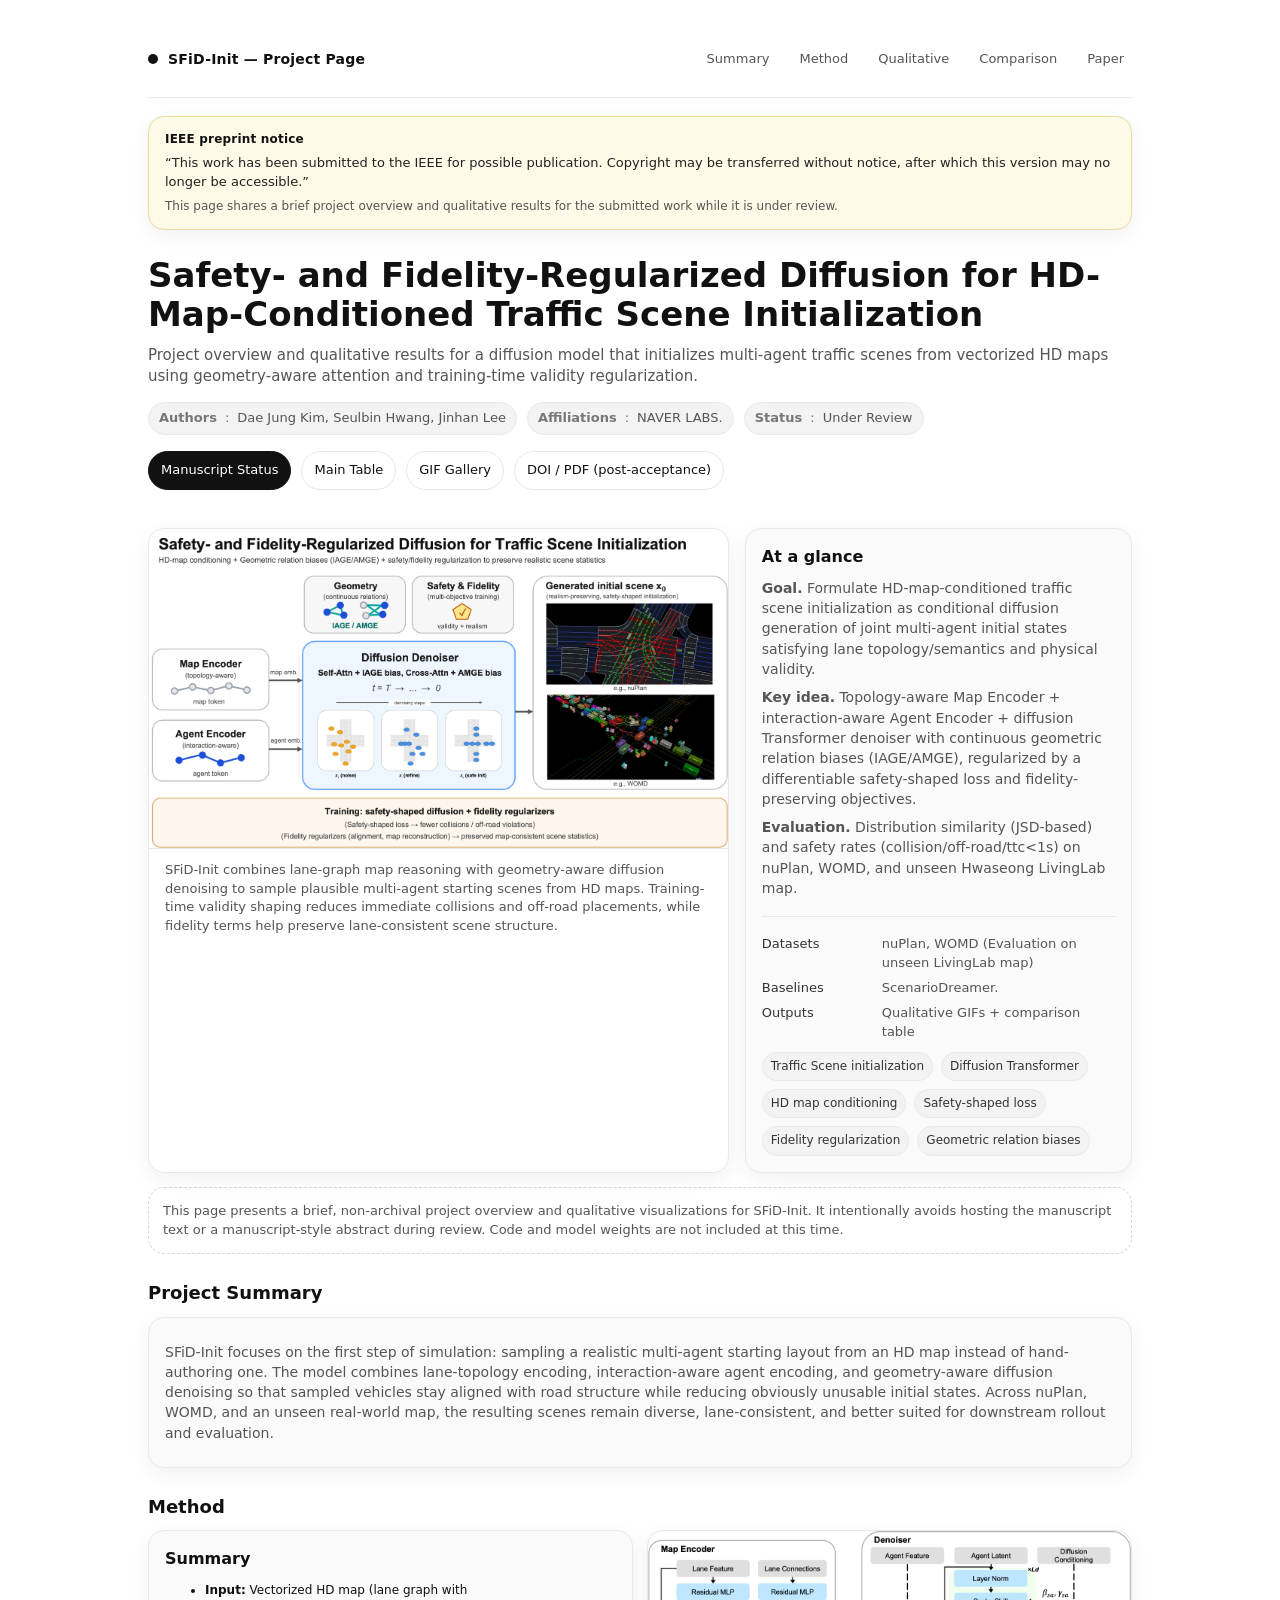
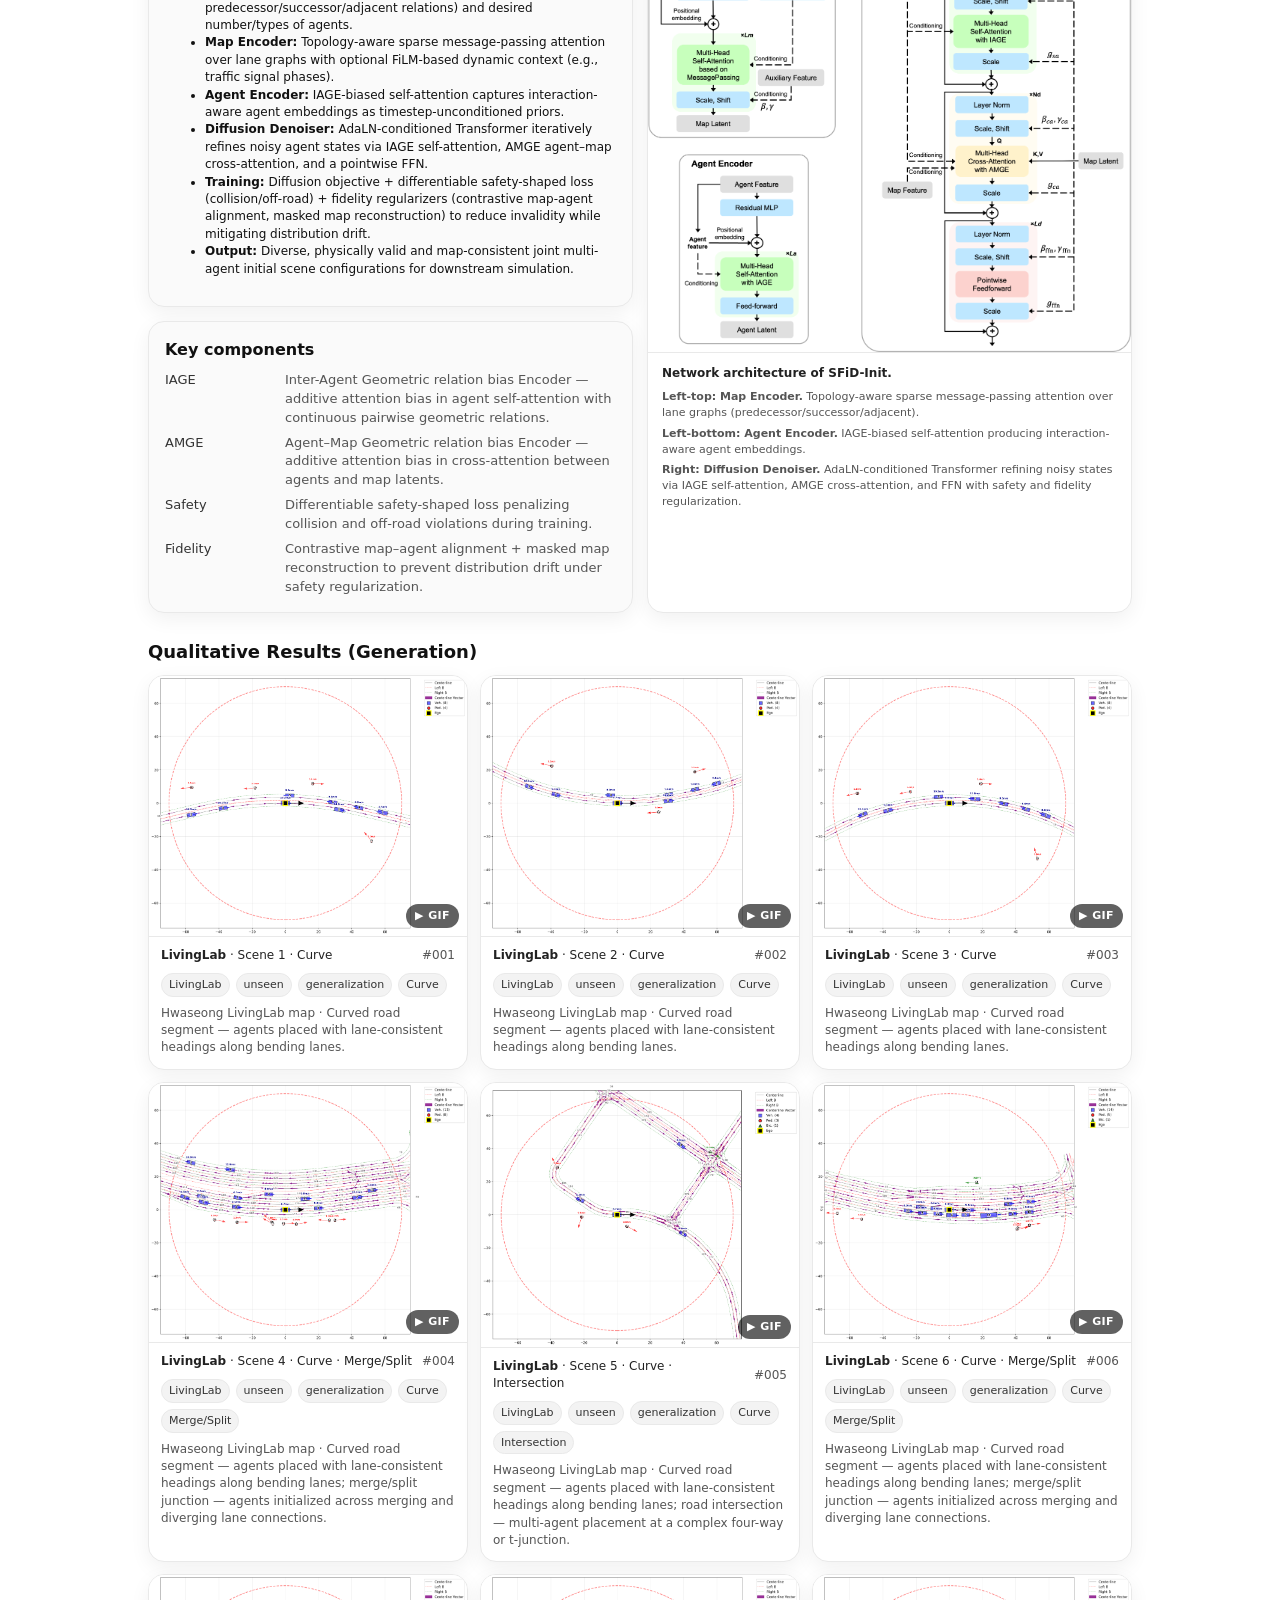
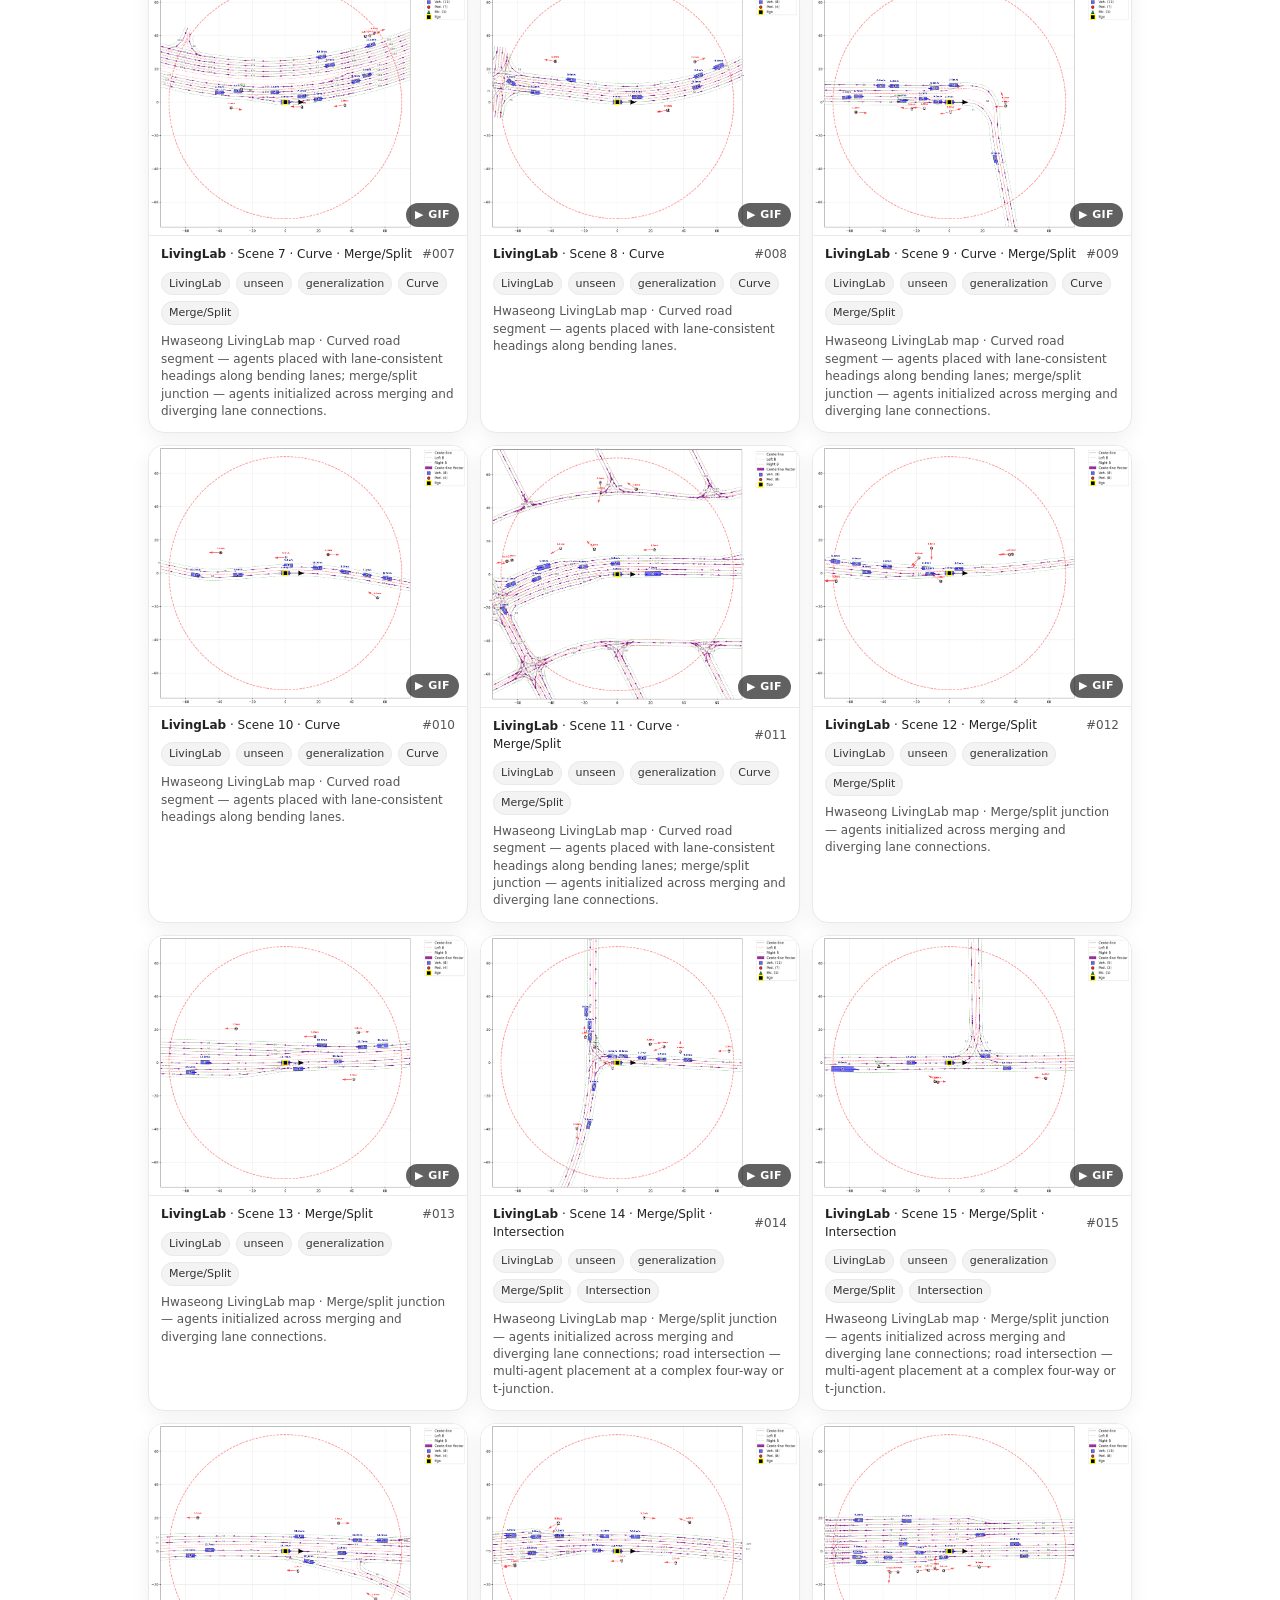
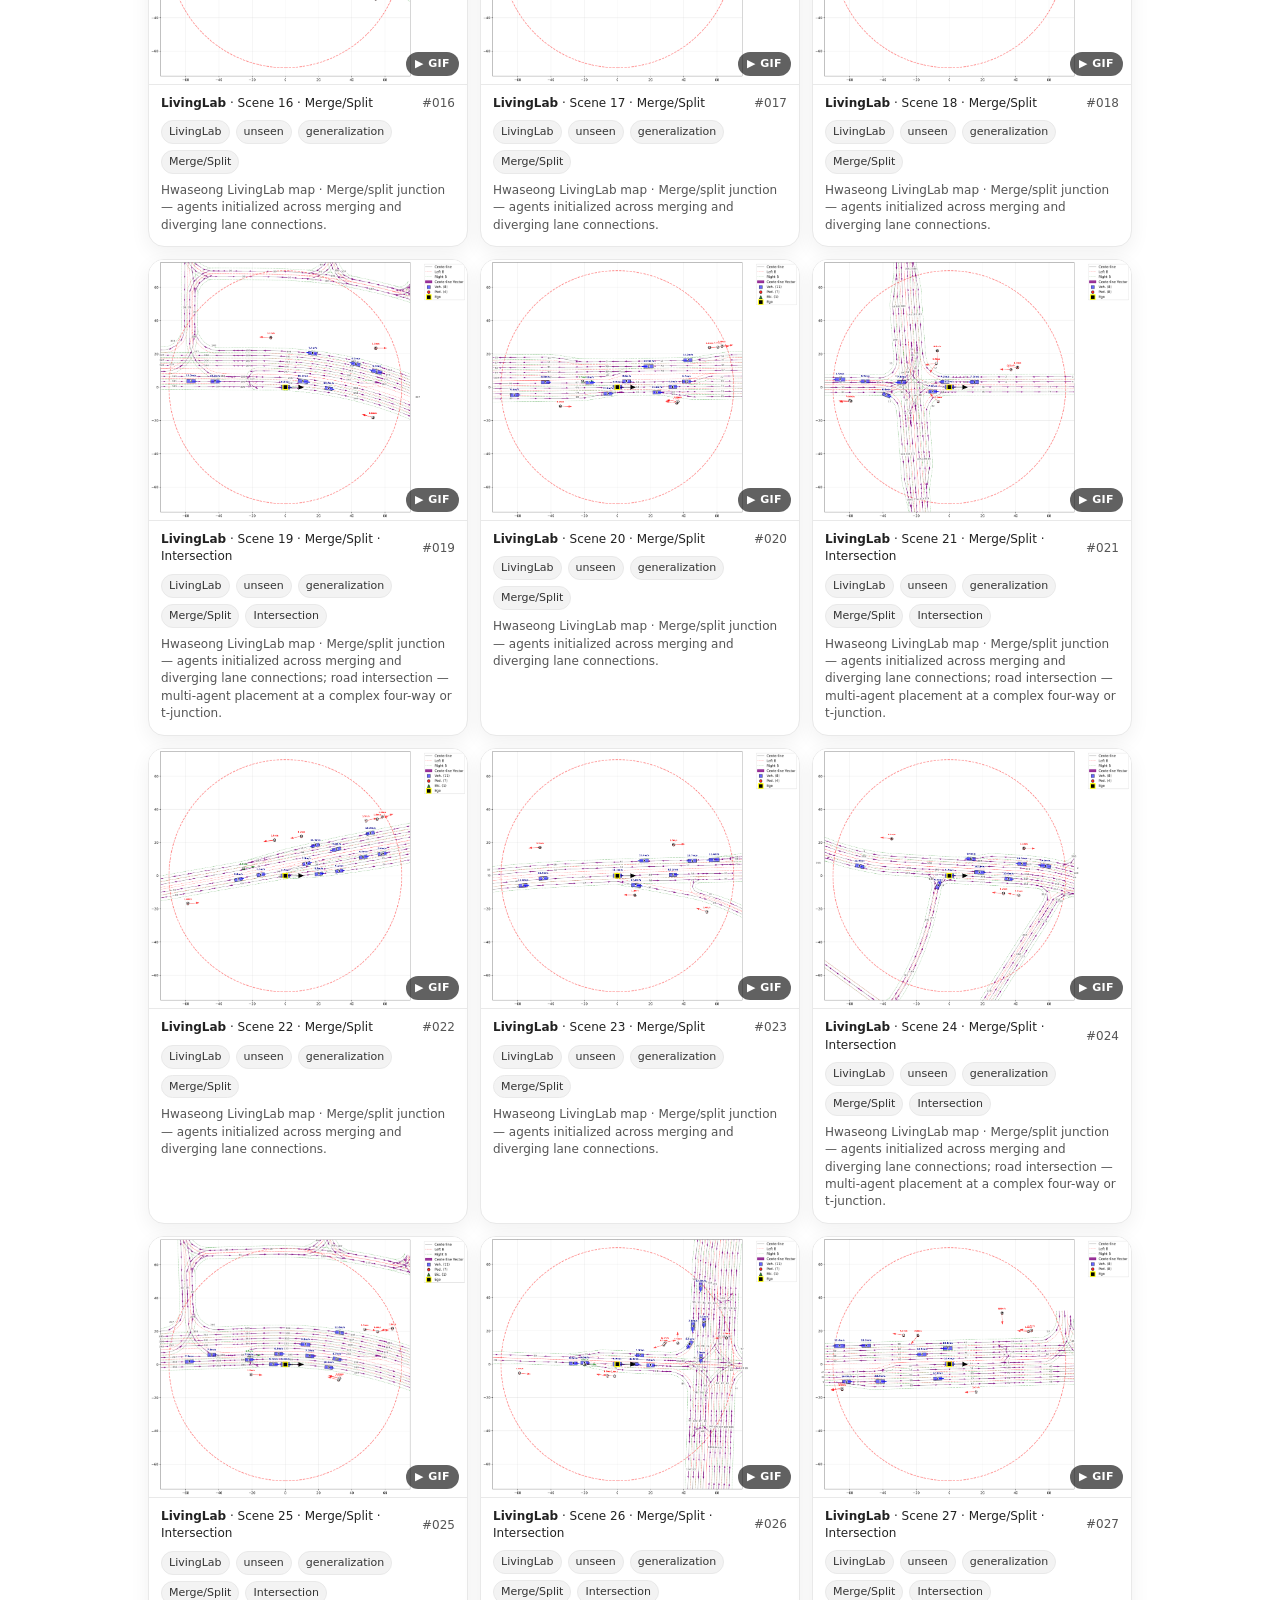
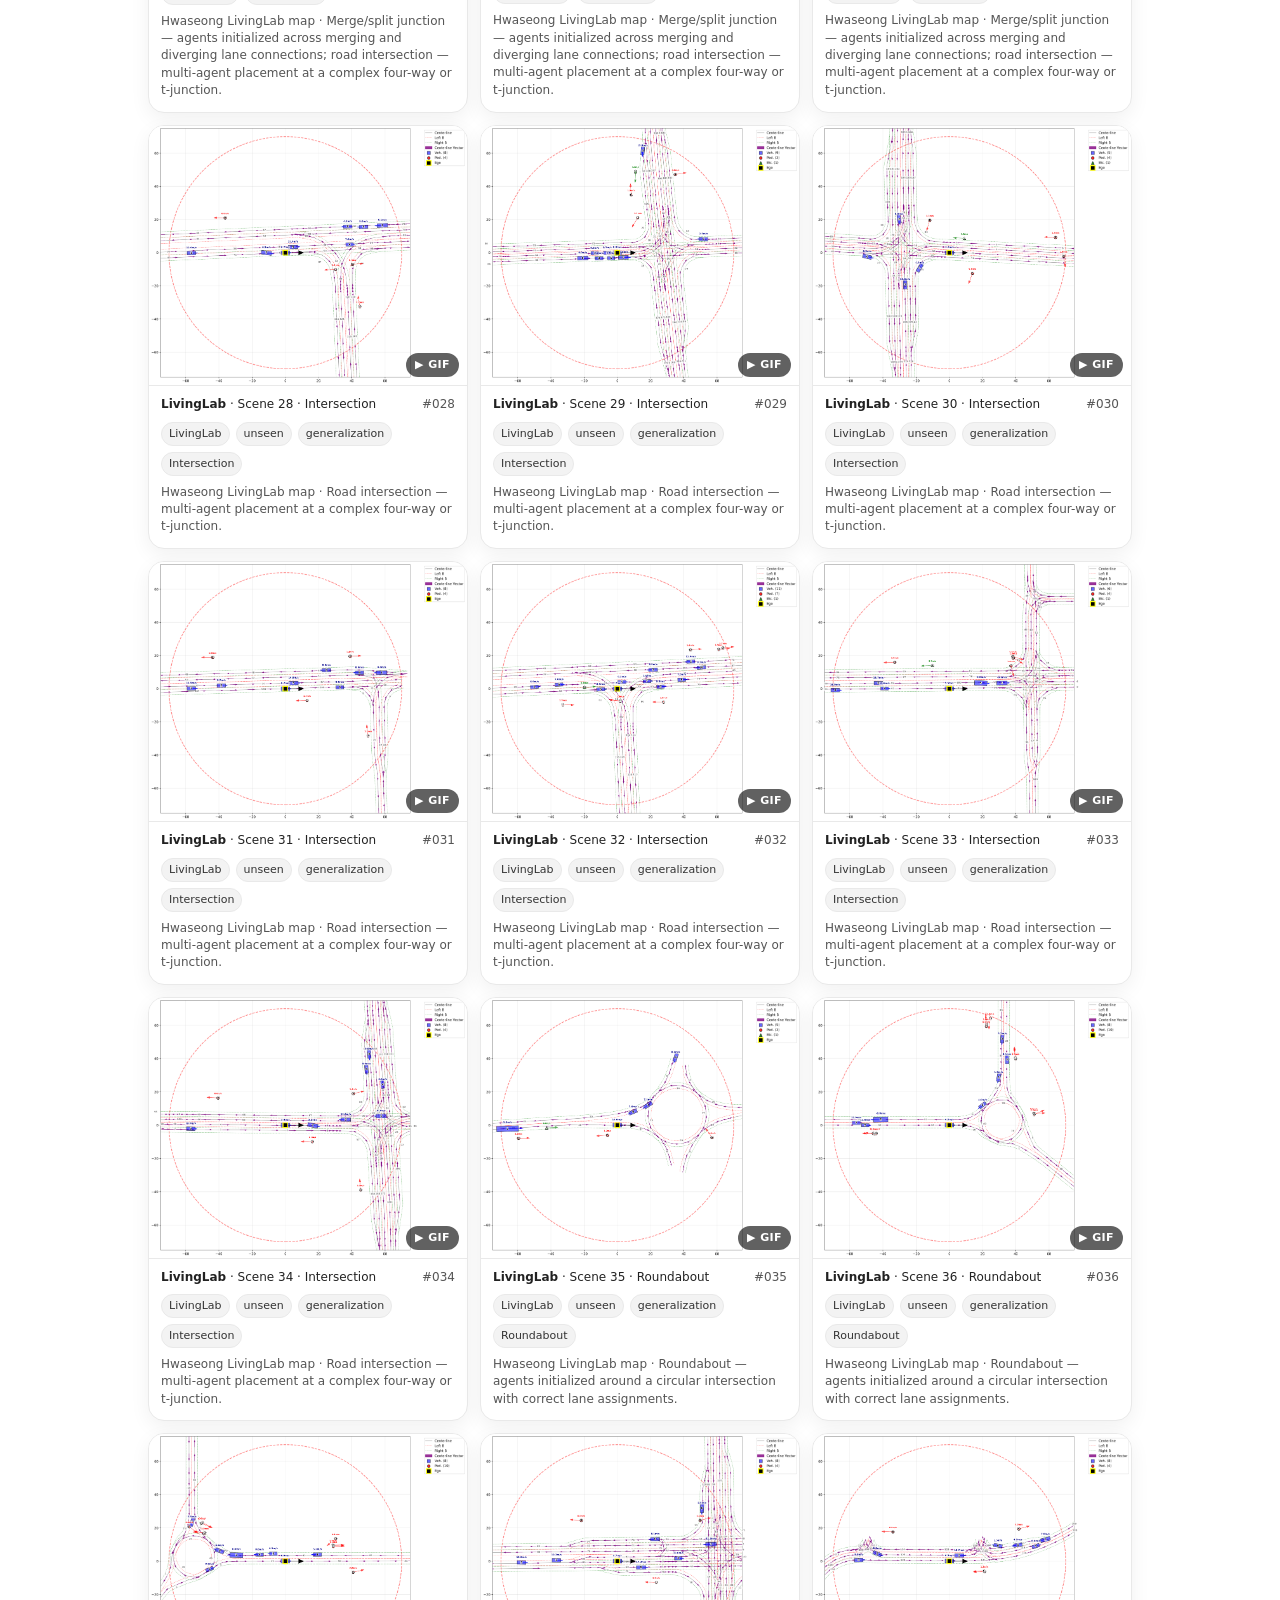
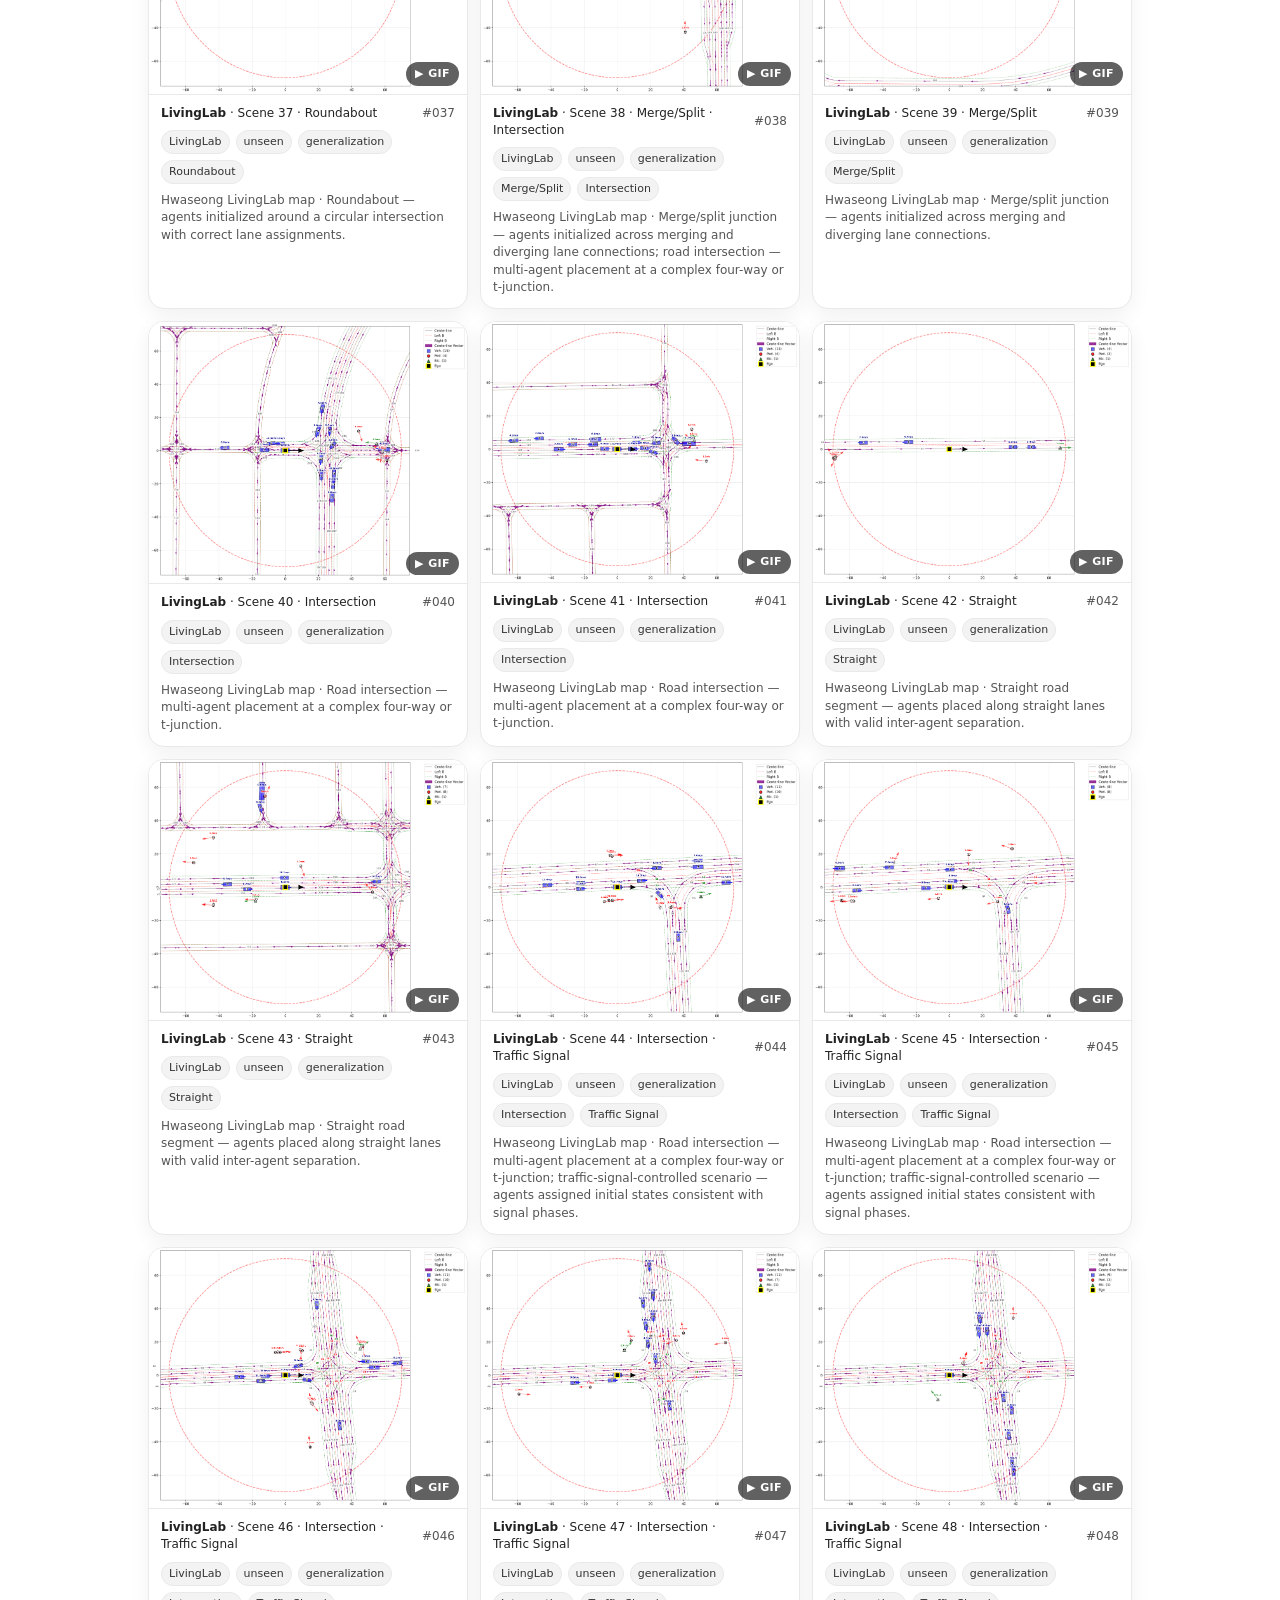
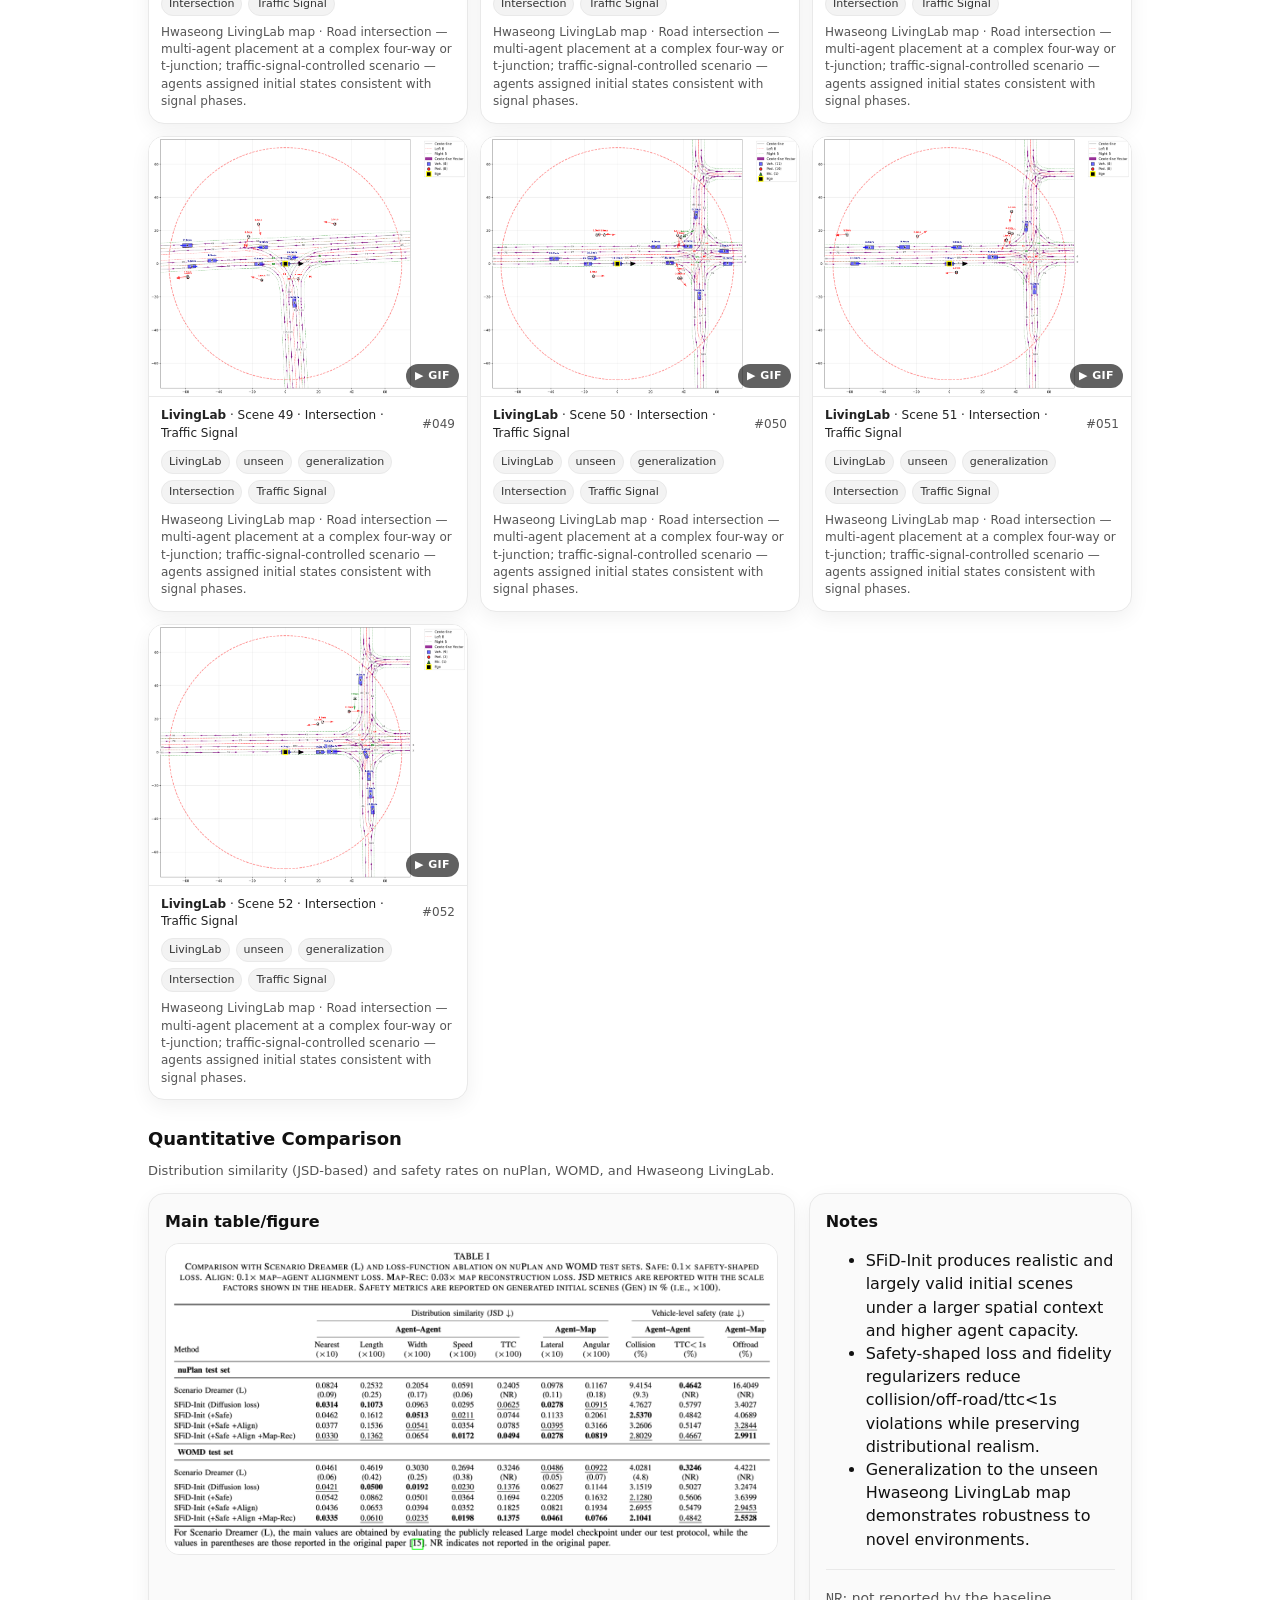
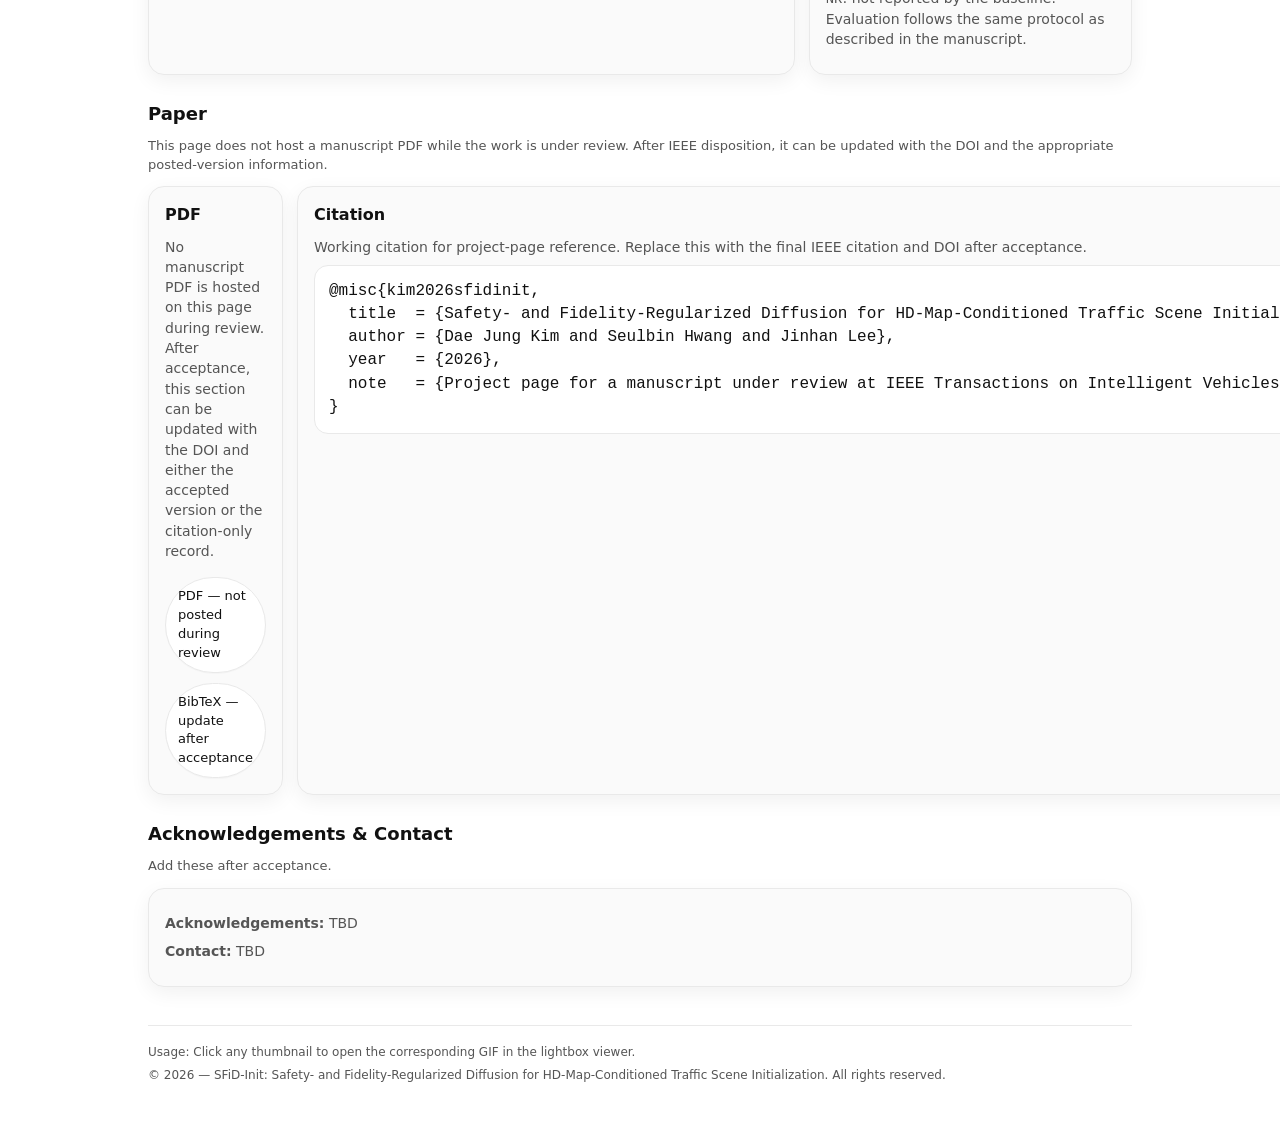
==== commit ef5ee0b1: "메타데이터 및 설명 업데이트: 프로젝트 페이지 설명 수정, 시각적 요소 추가 및 링크 텍스트 변경" ====
--- a/index.html
+++ b/index.html
@@ -5,7 +5,7 @@
   <meta charset="utf-8" />
   <meta name="viewport" content="width=device-width, initial-scale=1" />
   <title>SFiD-Init — Safety- and Fidelity-Regularized Diffusion for HD-Map-Conditioned Traffic Scene Initialization</title>
-  <meta name="description" content="SFiD-Init: a safety- and fidelity-regularized diffusion framework for HD-map-conditioned traffic scene initialization. Generates diverse, realistic, and physically valid multi-agent initial scenes from vectorized HD maps." />
+  <meta name="description" content="Project page for SFiD-Init with a brief overview, architecture summary, quantitative highlights, and qualitative results for HD-map-conditioned traffic scene initialization." />
 
   <style>
     :root{
@@ -170,6 +170,29 @@
       border-radius: 6px;
       color:#333;
     }
+    .preprint-notice{
+      margin:18px 0 0;
+      padding:14px 16px;
+      border:1px solid #ead9a0;
+      background:#fff9e8;
+      border-radius:var(--radius);
+      box-shadow:var(--shadow);
+    }
+    .preprint-notice b{
+      display:block;
+      font-size:12px;
+      margin-bottom:6px;
+      letter-spacing:0.2px;
+    }
+    .preprint-quote{
+      font-size:13px;
+      color:#222;
+    }
+    .preprint-sub{
+      margin-top:6px;
+      font-size:12px;
+      color:var(--muted);
+    }
 
     /* GIF play badge */
     .gif-thumb{
@@ -257,7 +280,7 @@
         <b>SFiD-Init — Project Page</b>
       </div>
       <nav class="nav">
-        <a href="#abstract">Abstract</a>
+        <a href="#abstract">Summary</a>
         <a href="#method">Method</a>
         <a href="#qual">Qualitative</a>
         <a href="#comparison">Comparison</a>
@@ -265,11 +288,17 @@
       </nav>
     </div>
 
+    <div class="preprint-notice" role="note" aria-label="IEEE preprint notice">
+      <b>IEEE preprint notice</b>
+      <div class="preprint-quote">“This work has been submitted to the IEEE for possible publication. Copyright may be transferred without notice, after which this version may no longer be accessible.”</div>
+      <div class="preprint-sub">This page shares a brief project overview and qualitative results for the submitted work while it is under review.</div>
+    </div>
+
     <header>
       <!-- ====== EDIT: Title / Subtitle ====== -->
       <h1>Safety- and Fidelity-Regularized Diffusion for HD-Map-Conditioned Traffic Scene Initialization</h1>
       <p class="subtitle">
-        SFiD-Init: a topology- and geometry-aware diffusion framework that generates diverse, realistic, and physically valid multi-agent initial scenes from vectorized HD maps, with safety-shaped and fidelity-preserving regularization.
+        Project overview and qualitative results for a diffusion model that initializes multi-agent traffic scenes from vectorized HD maps using geometry-aware attention and training-time validity regularization.
       </p>
 
       <!-- ====== EDIT: Authors / Affiliations ====== -->
@@ -281,11 +310,10 @@
 
       <!-- ====== EDIT: Links (paper/code placeholders) ====== -->
       <div class="btns">
-        <a class="btn primary" href="#paper">Paper (TBD)</a>
+        <a class="btn primary" href="#paper">Manuscript Status</a>
         <a class="btn" href="#comparison">Main Table</a>
         <a class="btn" href="#qual">GIF Gallery</a>
-        <!-- If you later add arXiv: replace href and text -->
-        <a class="btn" href="#" onclick="return false;">arXiv (TBD)</a>
+        <a class="btn" href="#paper">DOI / PDF (post-acceptance)</a>
       </div>
     </header>
 
@@ -294,7 +322,7 @@
       <div class="teaser">
         <img src="assets/figs/teaser.png" alt="Overview of SFiD-Init framework for HD-map-conditioned traffic scene initialization">
         <div style="padding:12px 16px 14px; background:#fff; border-top:1px solid var(--line);">
-          <p style="margin:0; font-size:13px; color:var(--muted);">Overview of \emph{SFiD-Init} (Safety- and Fidelity-Regularized Diffusion) for HD-map-conditioned traffic scene initialization. A topology-aware lane-graph Map Encoder and an interaction-aware Agent Encoder provide map/agent embeddings to a diffusion Transformer denoiser, which iteratively refines noisy agent states using inter-agent and agent--map geometric relation biases (IAGE/AMGE). SFiD-Init employs a safety-shaped loss and fidelity regularizers during training to reduce collision/off-road violations while preserving map-consistent scene statistics, yielding realistic and largely valid initial scenes.</p>
+          <p style="margin:0; font-size:13px; color:var(--muted);">SFiD-Init combines lane-graph map reasoning with geometry-aware diffusion denoising to sample plausible multi-agent starting scenes from HD maps. Training-time validity shaping reduces immediate collisions and off-road placements, while fidelity terms help preserve lane-consistent scene structure.</p>
         </div>
       </div>
 
@@ -327,20 +355,18 @@
     </div>
 
     <div class="callout" style="margin-top:14px;">
-      This page provides qualitative visualizations and a concise summary of SFiD-Init aligned with the IEEE T-IV manuscript. Code and model weights are not included at this time.
+      This page presents a brief, non-archival project overview and qualitative visualizations for SFiD-Init. It intentionally avoids hosting the manuscript text or a manuscript-style abstract during review. Code and model weights are not included at this time.
     </div>
 
     <!-- ====== Abstract ====== -->
     <section id="abstract">
-      <h2>Abstract</h2>
+      <h2>Project Summary</h2>
       <div class="card">
         <!-- ====== EDIT: Abstract text ====== -->
         <p>
-          Traffic simulation for autonomous driving requires diverse and physically valid initial scenes, yet large-scale scenario authoring remains labor-intensive.
-          We present SFiD-Init, a safety- and fidelity-regularized diffusion framework for HD-map-conditioned traffic scene initialization.
-          SFiD-Init models initialization as conditional generation of a joint multi-agent state from a vectorized HD map, using a topology-aware lane-graph Map Encoder, an interaction-aware Agent Encoder, and a diffusion Transformer denoiser with inter-agent and agent--map geometric relation biases (IAGE/AMGE).
-          To improve physical validity without drifting from the underlying scene distribution, we regularize diffusion training with a differentiable safety-shaped loss for collision/off-road violations and fidelity regularizers that preserve map--agent semantic consistency (contrastive alignment and masked map reconstruction).
-          Experiments on nuPlan and the Waymo Open Motion Dataset demonstrate that SFiD-Init produces realistic and largely valid initial scenes under a larger spatial context and higher agent capacity, and generalizes to an unseen real-world map (Hwaseong LivingLab).
+          SFiD-Init focuses on the first step of simulation: sampling a realistic multi-agent starting layout from an HD map instead of hand-authoring one.
+          The model combines lane-topology encoding, interaction-aware agent encoding, and geometry-aware diffusion denoising so that sampled vehicles stay aligned with road structure while reducing obviously unusable initial states.
+          Across nuPlan, WOMD, and an unseen real-world map, the resulting scenes remain diverse, lane-consistent, and better suited for downstream rollout and evaluation.
         </p>
       </div>
     </section>
@@ -390,7 +416,7 @@
 
     <!-- ====== Qualitative Results ====== -->
     <section id="qual">
-      <h2>Qualitative Results (Gallery)</h2>
+      <h2>Qualitative Results (Generation)</h2>
 
       <div id="gallery" class="gallery">
         <!-- LivingLab 1 -->
@@ -1594,29 +1620,28 @@
     <!-- ====== Paper ====== -->
     <section id="paper">
       <h2>Paper</h2>
-      <p class="hint">Under review at IEEE Transactions on Intelligent Vehicles (T-IV). Links will be updated upon acceptance.</p>
+      <p class="hint">This page does not host a manuscript PDF while the work is under review. After IEEE disposition, it can be updated with the DOI and the appropriate posted-version information.</p>
 
       <div class="two">
         <div class="card">
           <h2>PDF</h2>
           <p class="small">
-            Paper PDF will be uploaded after acceptance.
+            No manuscript PDF is hosted on this page during review. After acceptance, this section can be updated with the DOI and either the accepted version or the citation-only record.
           </p>
           <div class="btns">
-            <a class="btn" href="#" onclick="return false;">Paper (PDF) — TBD</a>
-            <a class="btn" href="#" onclick="return false;">BibTeX — TBD</a>
+            <a class="btn" href="#" onclick="return false;">PDF — not posted during review</a>
+            <a class="btn" href="#" onclick="return false;">BibTeX — update after acceptance</a>
           </div>
         </div>
 
         <div class="card">
           <h2>Citation</h2>
-          <p class="small muted">Provisional BibTeX — will be updated upon acceptance.</p>
-          <pre style="margin:0; padding:14px; border-radius:14px; border:1px solid var(--line); background:#fff; overflow:auto;"><code class="mono">@article{sfidinit2026,
-  title   = {Safety- and Fidelity-Regularized Diffusion
-             for HD-Map-Conditioned Traffic Scene Initialization},
-  author  = {Dae Jung Kim and Seulbin Hwang, Jinhan Lee},
-  journal = {IEEE Transactions on Intelligent Vehicles},
-  year    = {2026}
+          <p class="small muted">Working citation for project-page reference. Replace this with the final IEEE citation and DOI after acceptance.</p>
+          <pre style="margin:0; padding:14px; border-radius:14px; border:1px solid var(--line); background:#fff; overflow:auto;"><code class="mono">@misc{kim2026sfidinit,
+  title  = {Safety- and Fidelity-Regularized Diffusion for HD-Map-Conditioned Traffic Scene Initialization},
+  author = {Dae Jung Kim and Seulbin Hwang and Jinhan Lee},
+  year   = {2026},
+  note   = {Project page for a manuscript under review at IEEE Transactions on Intelligent Vehicles}
 }</code></pre>
         </div>
       </div>
@@ -1635,7 +1660,7 @@
     <div class="footer">
       <div>
         <span class="muted">Usage:</span>
-        Press <span class="kbd">/</span> to focus search, use the dataset dropdown to filter GIFs.
+        Click any thumbnail to open the corresponding GIF in the lightbox viewer.
       </div>
       <div style="margin-top:6px;">
         © <span id="year"></span> — SFiD-Init: Safety- and Fidelity-Regularized Diffusion for HD-Map-Conditioned Traffic Scene Initialization. All rights reserved.
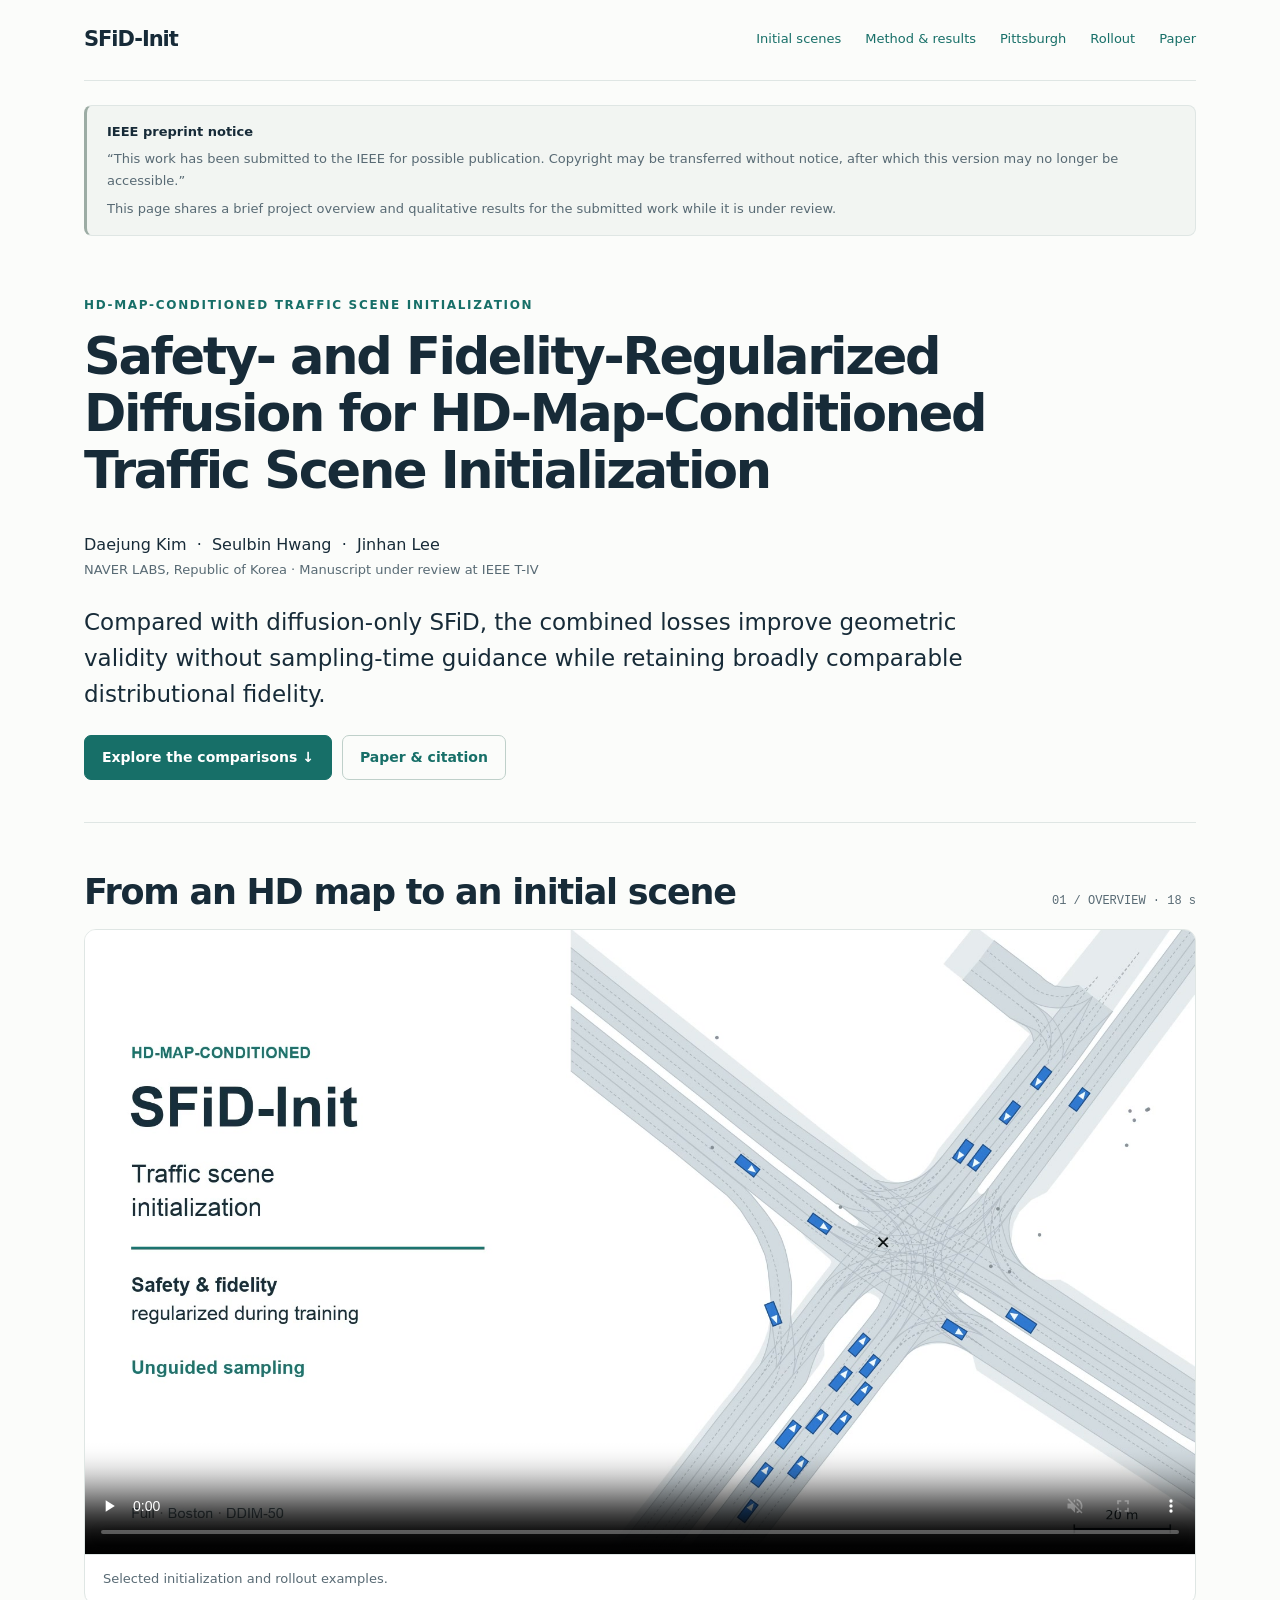
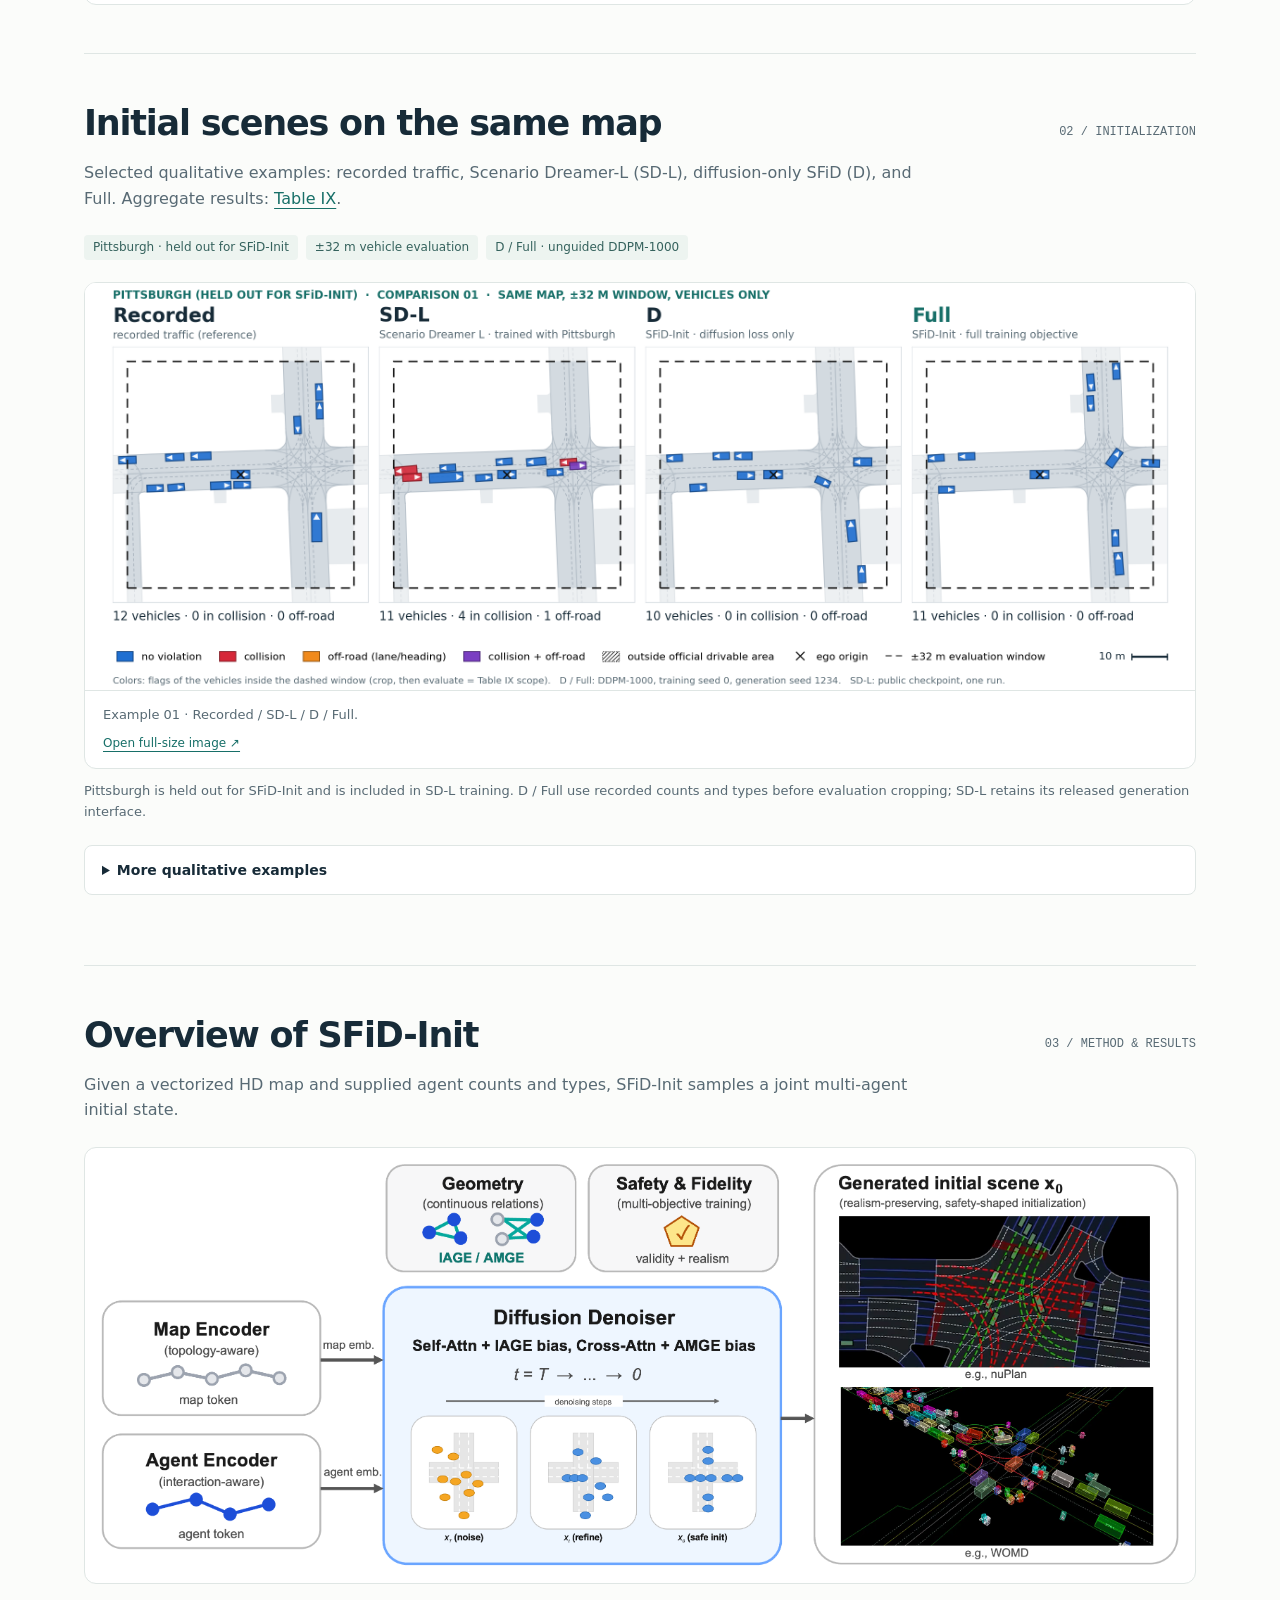
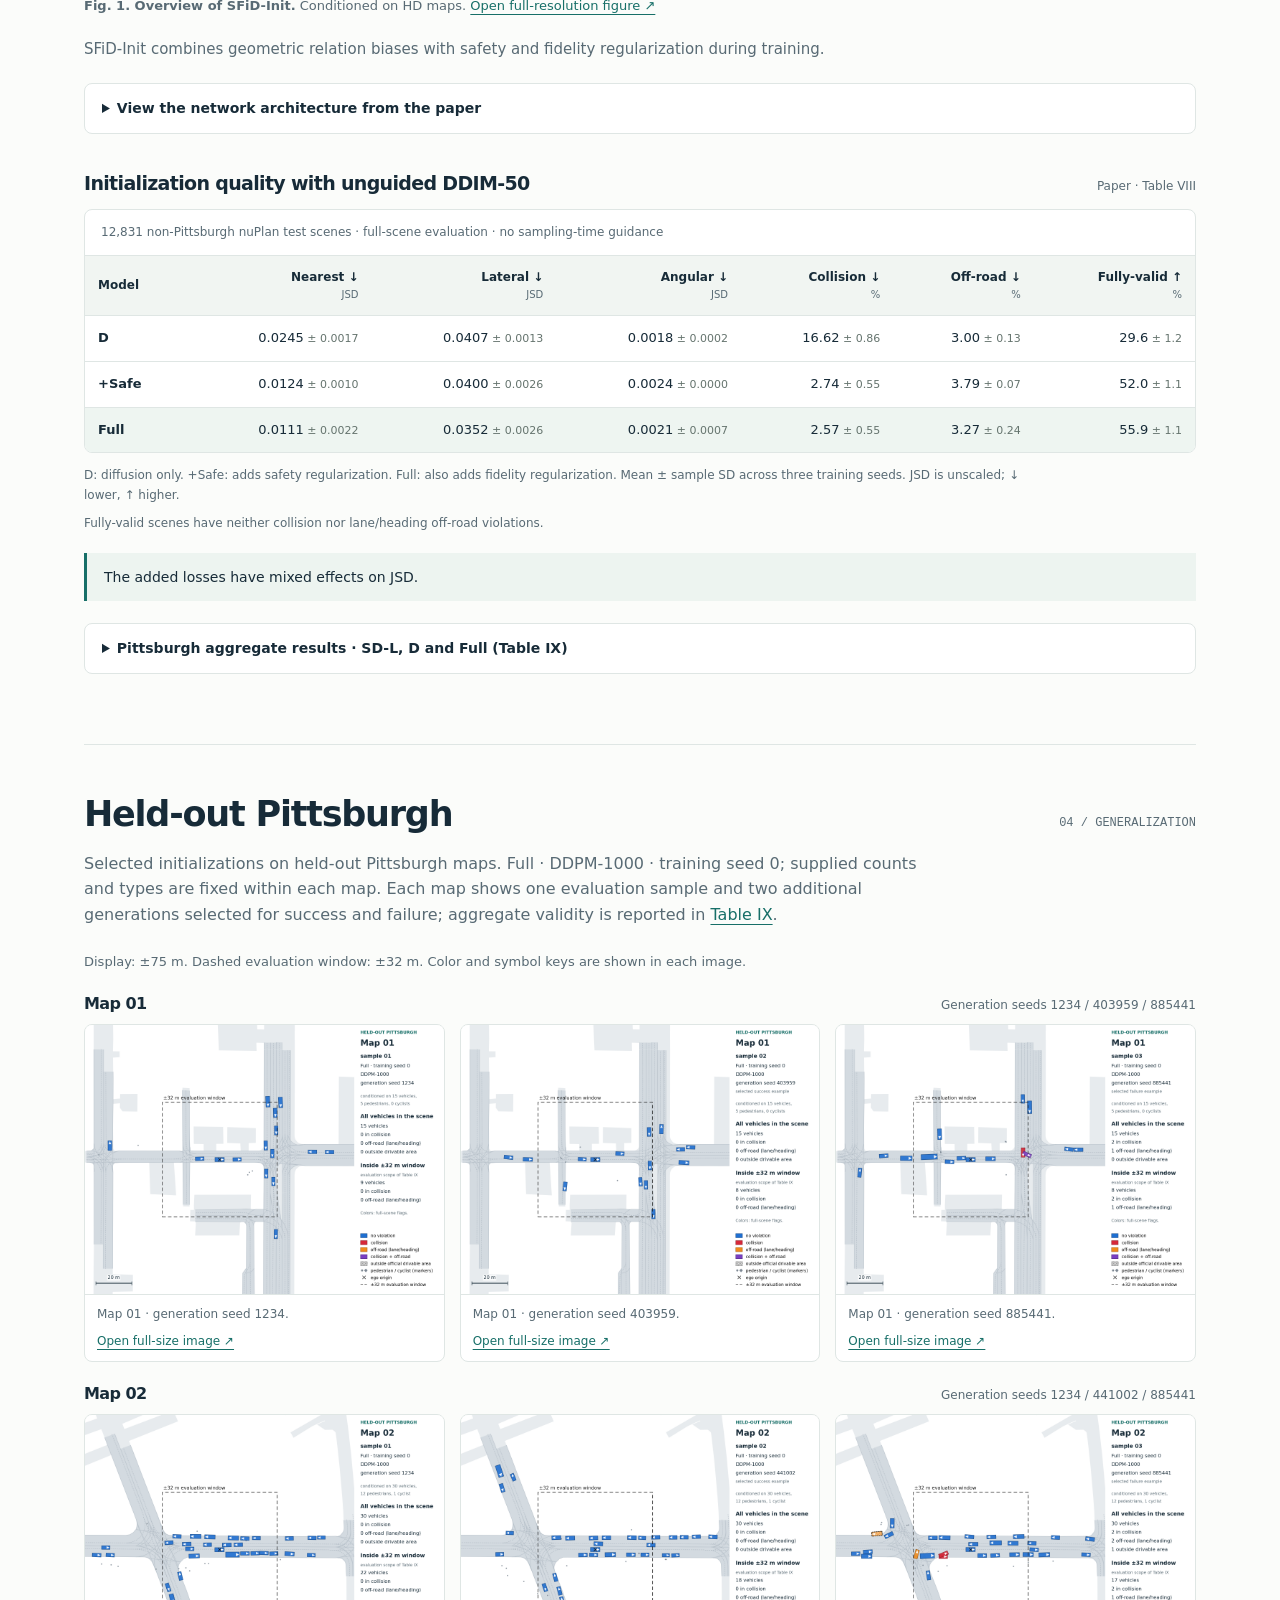
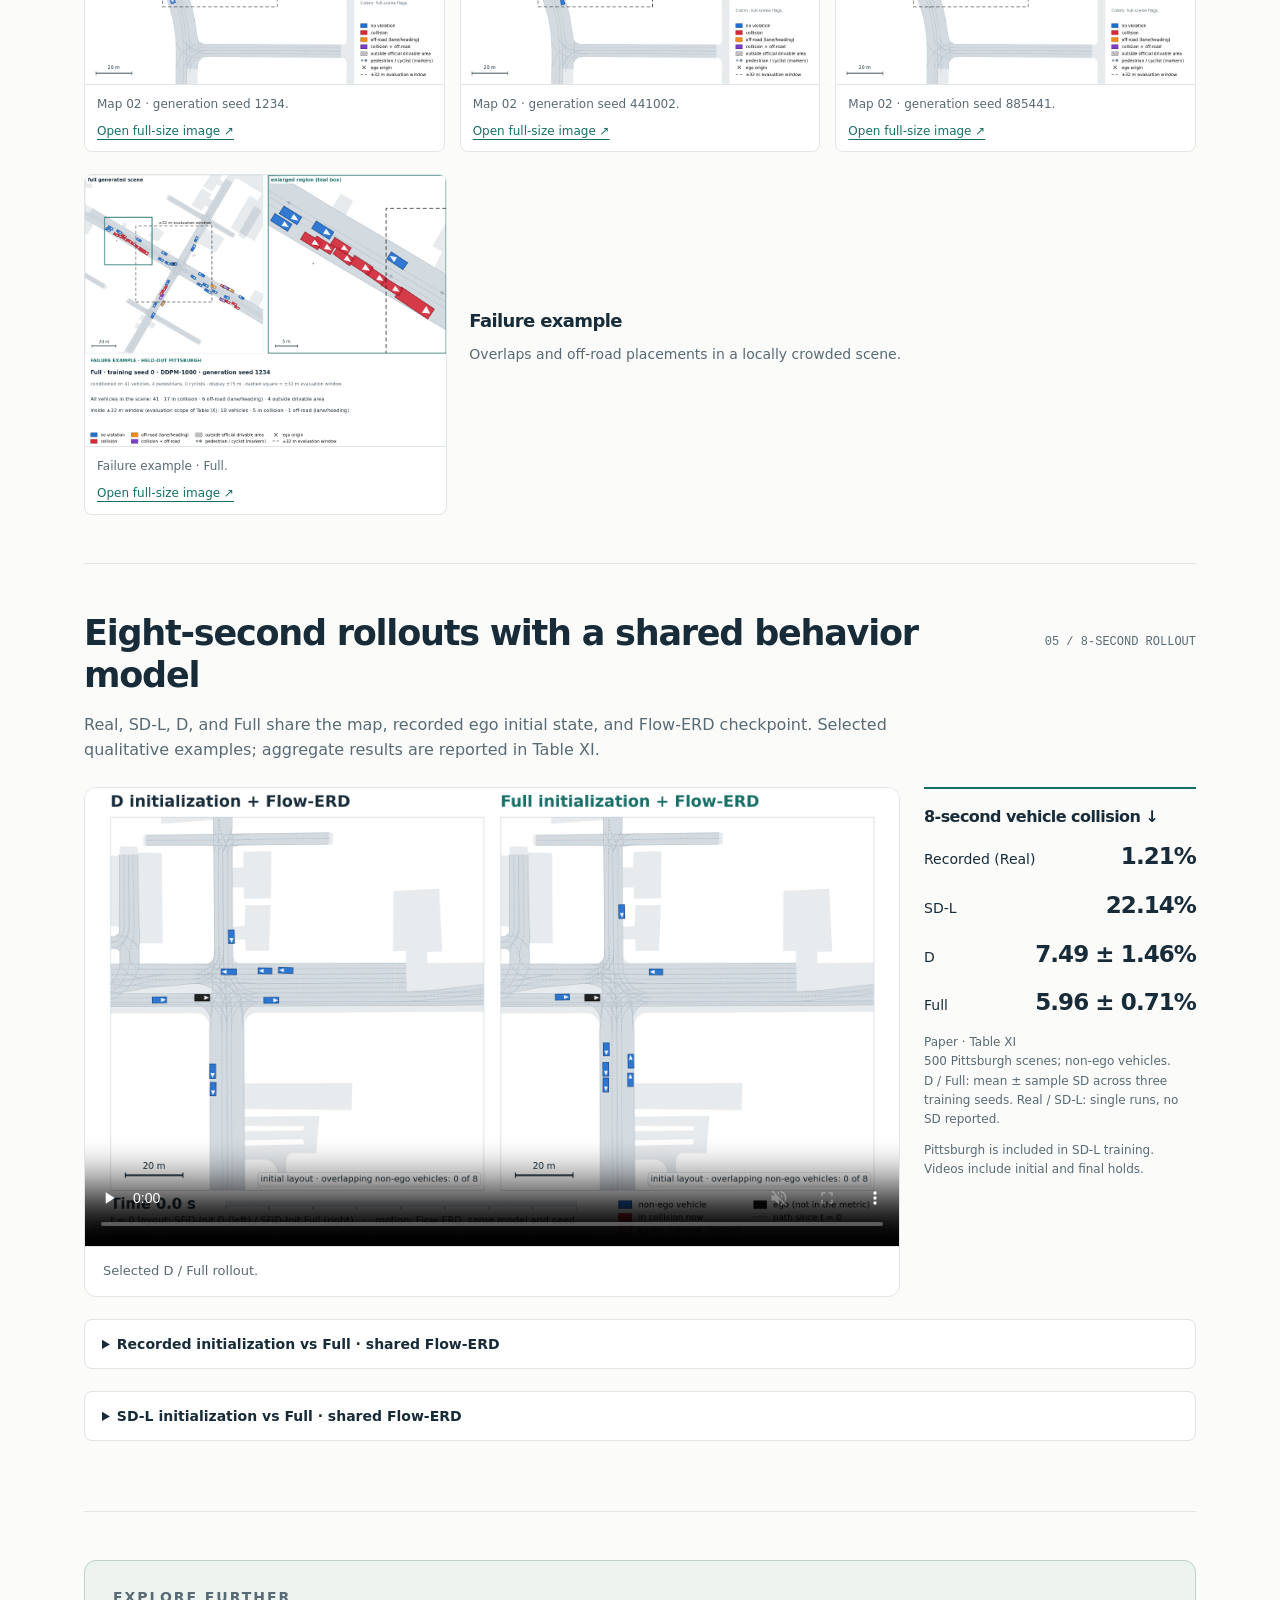
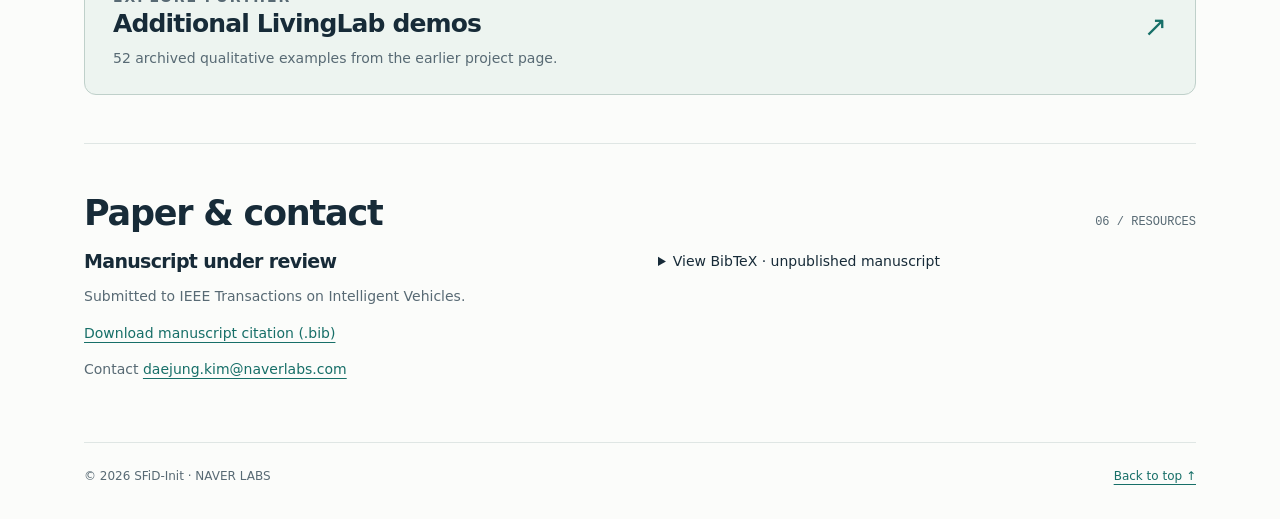
==== commit 108b72fa: "Publish SFiD-Init project page" ====
--- a/index.html
+++ b/index.html
@@ -1,1787 +1,89 @@
-<!-- 실행 방법: python3 -m http.server 8080 -->
 <!doctype html>
 <html lang="en">
 <head>
-  <meta charset="utf-8" />
-  <meta name="viewport" content="width=device-width, initial-scale=1" />
-  <title>SFiD-Init — Safety- and Fidelity-Regularized Diffusion for HD-Map-Conditioned Traffic Scene Initialization</title>
-  <meta name="description" content="Project page for SFiD-Init with a brief overview, architecture summary, quantitative highlights, and qualitative results for HD-map-conditioned traffic scene initialization." />
-
-  <style>
-    :root{
-      --bg:#ffffff;
-      --fg:#111111;
-      --muted:#555;
-      --subtle:#777;
-      --line:#e9e9e9;
-      --card:#fafafa;
-      --chip:#f3f3f3;
-      --shadow: 0 6px 20px rgba(0,0,0,0.06);
-      --radius: 16px;
-      --radius-sm: 12px;
-      --max: 1020px;
-    }
-    *{box-sizing:border-box}
-    html,body{margin:0; padding:0; background:var(--bg); color:var(--fg); font-family: ui-sans-serif, system-ui, -apple-system, Segoe UI, Roboto, Helvetica, Arial, "Apple Color Emoji","Segoe UI Emoji"; line-height:1.45;}
-    a{color:inherit; text-decoration: none; border-bottom: 1px solid rgba(0,0,0,0.18);}
-    a:hover{border-bottom-color: rgba(0,0,0,0.55);}
-    .wrap{max-width:var(--max); margin:0 auto; padding:34px 18px 60px;}
-    .topbar{display:flex; gap:10px; align-items:center; justify-content:space-between; flex-wrap:wrap; padding:10px 0 22px; border-bottom:1px solid var(--line);}
-    .brand{display:flex; gap:10px; align-items:center;}
-    .dot{width:10px; height:10px; border-radius:999px; background:#111;}
-    .brand b{font-size:14px; letter-spacing:0.2px;}
-    .nav{display:flex; gap:14px; flex-wrap:wrap; font-size:13px; color:var(--muted);}
-    .nav a{border-bottom:none; padding:6px 8px; border-radius:10px;}
-    .nav a:hover{background:var(--chip);}
-    header{padding:26px 0 18px;}
-    h1{font-size:34px; line-height:1.15; margin:0 0 10px;}
-    .subtitle{margin:0 0 14px; color:var(--muted); font-size:15px;}
-    .meta{display:flex; gap:10px; flex-wrap:wrap; align-items:center; color:var(--subtle); font-size:13px;}
-    .pill{display:inline-flex; align-items:center; gap:8px; background:var(--chip); border:1px solid var(--line); padding:6px 10px; border-radius:999px;}
-    .btns{display:flex; gap:10px; flex-wrap:wrap; margin-top:16px;}
-    .btn{
-      display:inline-flex; align-items:center; gap:8px;
-      padding:9px 12px; border-radius:999px;
-      border:1px solid var(--line); background:#fff;
-      box-shadow: 0 1px 0 rgba(0,0,0,0.02);
-      font-size:13px;
-      cursor:pointer;
-    }
-    .btn:hover{background:var(--chip);}
-    .btn.primary{background:#111; color:#fff; border-color:#111;}
-    .btn.primary:hover{background:#000;}
-    .grid{display:grid; grid-template-columns: 1fr; gap:16px; margin:20px 0 10px;}
-    @media(min-width: 920px){
-      .grid{grid-template-columns: 1.2fr 0.8fr;}
-    }
-    .card{
-      background:var(--card);
-      border:1px solid var(--line);
-      border-radius:var(--radius);
-      padding:16px;
-      box-shadow: var(--shadow);
-    }
-    .card h2{font-size:16px; margin:0 0 10px;}
-    .card p{margin:8px 0; color:var(--muted); font-size:14px;}
-    .teaser{
-      border-radius: var(--radius);
-      border:1px solid var(--line);
-      background:#fff;
-      overflow:hidden;
-      box-shadow: var(--shadow);
-    }
-    .teaser img{display:block; width:100%; height:auto;}
-    section{margin-top:26px;}
-    section h2{font-size:18px; margin:0 0 10px;}
-    section .hint{color:var(--muted); font-size:13px; margin:0 0 12px;}
-    .two{display:grid; grid-template-columns:1fr; gap:14px;}
-    @media(min-width: 920px){ .two{grid-template-columns:1fr 1fr;} }
-    .callout{
-      border:1px dashed #d7d7d7;
-      background:#fff;
-      border-radius: var(--radius);
-      padding:14px;
-      color: var(--muted);
-      font-size: 13px;
-    }
-    .kv{display:grid; grid-template-columns: 110px 1fr; gap:6px 10px; font-size:13px; color:var(--muted);}
-    .kv div:nth-child(odd){color:#333;}
-    .chips{display:flex; flex-wrap:wrap; gap:8px; margin-top:10px;}
-    .chip{font-size:12px; color:#333; background:var(--chip); border:1px solid var(--line); padding:5px 8px; border-radius:999px;}
-    .divider{border-top:1px solid var(--line); margin:18px 0;}
-    .mono{font-family: ui-monospace, SFMono-Regular, Menlo, Monaco, Consolas, "Liberation Mono", "Courier New", monospace;}
-
-    /* Gallery */
-    .controls{
-      display:flex; gap:10px; flex-wrap:wrap; align-items:center;
-      margin:10px 0 14px;
-    }
-    .search{
-      flex:1;
-      min-width: 220px;
-      border:1px solid var(--line);
-      border-radius: 999px;
-      padding:10px 12px;
-      background:#fff;
-      font-size:13px;
-      outline:none;
-    }
-    .select{
-      border:1px solid var(--line);
-      border-radius: 999px;
-      padding:10px 12px;
-      background:#fff;
-      font-size:13px;
-      outline:none;
-    }
-    .toggle{
-      border:1px solid var(--line);
-      border-radius:999px;
-      padding:9px 12px;
-      background:#fff;
-      font-size:13px;
-      cursor:pointer;
-    }
-    .toggle:hover{background:var(--chip);}
-    .gallery{
-      display:grid;
-      grid-template-columns: 1fr;
-      gap:12px;
-    }
-    @media(min-width: 720px){ .gallery{grid-template-columns: 1fr 1fr;} }
-    @media(min-width: 1020px){ .gallery{grid-template-columns: 1fr 1fr 1fr;} }
-
-    figure{
-      margin:0;
-      background:#fff;
-      border:1px solid var(--line);
-      border-radius: var(--radius);
-      overflow:hidden;
-      box-shadow: var(--shadow);
-    }
-    figure img{
-      display:block;
-      width:100%;
-      height:auto;
-      background:#fff;
-    }
-    figcaption{
-      padding:10px 12px 12px;
-      border-top:1px solid var(--line);
-      font-size:12px;
-      color:var(--muted);
-      display:flex;
-      gap:8px;
-      flex-direction:column;
-    }
-    .cap-top{display:flex; gap:8px; align-items:center; justify-content:space-between;}
-    .tagrow{display:flex; gap:6px; flex-wrap:wrap;}
-    .tag{font-size:11px; padding:3px 7px; background:var(--chip); border:1px solid var(--line); border-radius:999px; color:#333;}
-    .cap-title{font-size:12px; color:#222;}
-    .muted{color:var(--muted);}
-    .small{font-size:12px;}
-    .footer{margin-top:38px; padding-top:18px; border-top:1px solid var(--line); color:var(--muted); font-size:12px;}
-    .kbd{
-      font-family: ui-monospace, SFMono-Regular, Menlo, Monaco, Consolas, "Liberation Mono", "Courier New", monospace;
-      font-size: 11px;
-      padding: 2px 6px;
-      border: 1px solid var(--line);
-      background: #fff;
-      border-radius: 6px;
-      color:#333;
-    }
-    .preprint-notice{
-      margin:18px 0 0;
-      padding:14px 16px;
-      border:1px solid #ead9a0;
-      background:#fff9e8;
-      border-radius:var(--radius);
-      box-shadow:var(--shadow);
-    }
-    .preprint-notice b{
-      display:block;
-      font-size:12px;
-      margin-bottom:6px;
-      letter-spacing:0.2px;
-    }
-    .preprint-quote{
-      font-size:13px;
-      color:#222;
-    }
-    .preprint-sub{
-      margin-top:6px;
-      font-size:12px;
-      color:var(--muted);
-    }
-
-    /* GIF play badge */
-    .gif-thumb{
-      position: relative;
-      cursor: pointer;
-    }
-    .gif-thumb::after{
-      content: "▶  GIF";
-      position: absolute;
-      bottom: 8px;
-      right: 8px;
-      background: rgba(0,0,0,0.62);
-      color: #fff;
-      font-size: 11px;
-      font-weight: 600;
-      letter-spacing: 0.4px;
-      padding: 4px 9px;
-      border-radius: 999px;
-      pointer-events: none;
-    }
-    .gif-thumb:hover::after{
-      background: rgba(0,0,0,0.82);
-    }
-
-    /* Lightbox modal */
-    #gif-modal{
-      display: none;
-      position: fixed;
-      inset: 0;
-      z-index: 9999;
-      background: rgba(0,0,0,0.78);
-      align-items: center;
-      justify-content: center;
-      padding: 20px;
-    }
-    #gif-modal.open{ display: flex; }
-    #gif-modal .modal-box{
-      position: relative;
-      background: #fff;
-      border-radius: var(--radius);
-      box-shadow: 0 24px 64px rgba(0,0,0,0.4);
-      max-width: min(760px, 100%);
-      width: 100%;
-      overflow: hidden;
-    }
-    #gif-modal img{
-      display: block;
-      width: 100%;
-      height: auto;
-    }
-    #gif-modal .modal-caption{
-      padding: 10px 14px 12px;
-      font-size: 13px;
-      color: var(--muted);
-      border-top: 1px solid var(--line);
-      background: #fff;
-    }
-    #gif-modal .modal-close{
-      position: absolute;
-      top: 10px;
-      right: 10px;
-      width: 30px;
-      height: 30px;
-      border-radius: 999px;
-      background: rgba(0,0,0,0.55);
-      color: #fff;
-      border: none;
-      font-size: 16px;
-      line-height: 1;
-      cursor: pointer;
-      display: flex;
-      align-items: center;
-      justify-content: center;
-      z-index: 1;
-    }
-    #gif-modal .modal-close:hover{ background: rgba(0,0,0,0.82); }
-  </style>
+  <meta charset="utf-8"><meta name="viewport" content="width=device-width, initial-scale=1">
+  <meta name="description" content="SFiD-Init: training-time safety and fidelity regularization for HD-map-conditioned traffic scene initialization. Research project page.">
+  <title>SFiD-Init | HD-Map-Conditioned Traffic Scene Initialization</title>
+  <link rel="stylesheet" href="assets/css/site.css">
+  <script src="assets/js/main.js" defer></script>
 </head>
-
 <body>
-  <div class="wrap">
-    <div class="topbar">
-      <div class="brand">
-        <span class="dot"></span>
-        <b>SFiD-Init — Project Page</b>
-      </div>
-      <nav class="nav">
-        <a href="#abstract">Summary</a>
-        <a href="#method">Method</a>
-        <a href="#qual">Qualitative</a>
-        <a href="#comparison">Comparison</a>
-        <a href="#paper">Paper</a>
-      </nav>
-    </div>
-
-    <div class="preprint-notice" role="note" aria-label="IEEE preprint notice">
-      <b>IEEE preprint notice</b>
-      <div class="preprint-quote">“This work has been submitted to the IEEE for possible publication. Copyright may be transferred without notice, after which this version may no longer be accessible.”</div>
-      <div class="preprint-sub">This page shares a brief project overview and qualitative results for the submitted work while it is under review.</div>
-    </div>
-
-    <header>
-      <!-- ====== EDIT: Title / Subtitle ====== -->
+<a class="skip-link" href="#main">Skip to content</a>
+<div class="container">
+  <nav class="site-nav" aria-label="Main navigation"><a class="brand" href="./index.html">SFiD-Init</a><div class="nav-links"><a href="#initial-comparison">Initial scenes</a><a href="#method">Method &amp; results</a><a href="#pittsburgh">Pittsburgh</a><a href="#rollout">Rollout</a><a href="#paper">Paper</a></div></nav>
+  <aside class="preprint-notice" aria-labelledby="preprint-notice-heading">
+    <h2 id="preprint-notice-heading">IEEE preprint notice</h2>
+    <blockquote><p>“This work has been submitted to the IEEE for possible publication. Copyright may be transferred without notice, after which this version may no longer be accessible.”</p></blockquote>
+    <p>This page shares a brief project overview and qualitative results for the submitted work while it is under review.</p>
+  </aside>
+  <main id="main">
+    <header class="hero">
+      <p class="eyebrow">HD-map-conditioned traffic scene initialization</p>
       <h1>Safety- and Fidelity-Regularized Diffusion for HD-Map-Conditioned Traffic Scene Initialization</h1>
-      <p class="subtitle">
-        Project overview and qualitative results for a diffusion model that initializes multi-agent traffic scenes from vectorized HD maps using geometry-aware attention and training-time validity regularization.
-      </p>
-
-      <!-- ====== EDIT: Authors / Affiliations ====== -->
-      <div class="meta">
-        <span class="pill"><b>Authors</b>: <span class="muted">Dae Jung Kim, Seulbin Hwang, Jinhan Lee</span></span>
-        <span class="pill"><b>Affiliations</b>: <span class="muted">NAVER LABS.</span></span>
-        <span class="pill"><b>Status</b>: <span class="muted">Under Review</span></span>
-      </div>
-
-      <!-- ====== EDIT: Links (paper/code placeholders) ====== -->
-      <div class="btns">
-        <a class="btn primary" href="#paper">Manuscript Status</a>
-        <a class="btn" href="#comparison">Main Table</a>
-        <a class="btn" href="#qual">GIF Gallery</a>
-        <a class="btn" href="#paper">DOI / PDF (post-acceptance)</a>
-      </div>
+      <p class="authors">Daejung Kim &nbsp;·&nbsp; Seulbin Hwang &nbsp;·&nbsp; Jinhan Lee</p>
+      <p class="affiliation">NAVER LABS, Republic of Korea · Manuscript under review at IEEE T-IV</p>
+      <p class="lead">Compared with diffusion-only SFiD, the combined losses improve geometric validity without sampling-time guidance while retaining broadly comparable distributional fidelity.</p>
+      <div class="hero-links"><a class="button" href="#initial-comparison">Explore the comparisons ↓</a><a class="button secondary" href="#paper">Paper &amp; citation</a></div>
     </header>
-
-    <!-- ====== Teaser + Quick Summary ====== -->
-    <div class="grid">
-      <div class="teaser">
-        <img src="assets/figs/teaser.png" alt="Overview of SFiD-Init framework for HD-map-conditioned traffic scene initialization">
-        <div style="padding:12px 16px 14px; background:#fff; border-top:1px solid var(--line);">
-          <p style="margin:0; font-size:13px; color:var(--muted);">SFiD-Init combines lane-graph map reasoning with geometry-aware diffusion denoising to sample plausible multi-agent starting scenes from HD maps. Training-time validity shaping reduces immediate collisions and off-road placements, while fidelity terms help preserve lane-consistent scene structure.</p>
-        </div>
-      </div>
-
-      <div class="card">
-        <h2>At a glance</h2>
-        <!-- ====== EDIT: Bullet points ====== -->
-        <p><b>Goal.</b> Formulate HD-map-conditioned traffic scene initialization as conditional diffusion generation of joint multi-agent initial states satisfying lane topology/semantics and physical validity.</p>
-        <p><b>Key idea.</b> Topology-aware Map Encoder + interaction-aware Agent Encoder + diffusion Transformer denoiser with continuous geometric relation biases (IAGE/AMGE), regularized by a differentiable safety-shaped loss and fidelity-preserving objectives.</p>
-        <p><b>Evaluation.</b> Distribution similarity (JSD-based) and safety rates (collision/off-road/ttc<1s) on nuPlan, WOMD, and unseen Hwaseong LivingLab map.</p>
-
-        <div class="divider"></div>
-
-        <div class="kv">
-          <!-- ====== EDIT: Quick metadata ====== -->
-          <div>Datasets</div><div>nuPlan, WOMD (Evaluation on unseen LivingLab map)</div>
-          <div>Baselines</div><div>ScenarioDreamer.</div>
-          <div>Outputs</div><div>Qualitative GIFs + comparison table</div>
-        </div>
-
-        <div class="chips">
-          <span class="chip">Traffic Scene initialization</span>
-          <span class="chip">Diffusion Transformer</span>
-          <span class="chip">HD map conditioning</span>
-          <span class="chip">Safety-shaped loss</span>
-          <span class="chip">Fidelity regularization</span>
-          <span class="chip">Geometric relation biases</span>
-        </div>
-
-      </div>
-    </div>
-
-    <div class="callout" style="margin-top:14px;">
-      This page presents a brief, non-archival project overview and qualitative visualizations for SFiD-Init. It intentionally avoids hosting the manuscript text or a manuscript-style abstract during review. Code and model weights are not included at this time.
-    </div>
-
-    <!-- ====== Abstract ====== -->
-    <section id="abstract">
-      <h2>Project Summary</h2>
-      <div class="card">
-        <!-- ====== EDIT: Abstract text ====== -->
-        <p>
-          SFiD-Init focuses on the first step of simulation: sampling a realistic multi-agent starting layout from an HD map instead of hand-authoring one.
-          The model combines lane-topology encoding, interaction-aware agent encoding, and geometry-aware diffusion denoising so that sampled vehicles stay aligned with road structure while reducing obviously unusable initial states.
-          Across nuPlan, WOMD, and an unseen real-world map, the resulting scenes remain diverse, lane-consistent, and better suited for downstream rollout and evaluation.
-        </p>
-      </div>
+    <p id="load-warning" class="load-warning" role="status" hidden></p>
+    <noscript><p class="load-warning">JavaScript is disabled. Verified media, paper results, and the LivingLab gallery remain available below.</p></noscript>
+    <section class="section" id="teaser" aria-labelledby="teaser-heading">
+      <div class="section-heading"><h2 id="teaser-heading">From an HD map to an initial scene</h2><span class="section-kicker">01 / OVERVIEW · 18 s</span></div>
+      <figure class="media-shell" data-asset="teaser" data-kind="video" data-status="verified"><div class="media-stage" data-stage><video controls muted playsinline preload="none" poster="assets/media/teaser_poster.jpg" src="assets/media/teaser.mp4" aria-label="Overview of SFiD-Init scene initialization and Flow-ERD rollout examples.">Your browser cannot play this video. <a href="assets/media/teaser.mp4">Open MP4</a></video></div><figcaption class="media-caption"><p data-caption>Selected initialization and rollout examples.</p></figcaption></figure>
     </section>
-
-    <!-- ====== Method ====== -->
-    <section id="method">
-      <h2>Method</h2>
-
-      <div class="two">
-        <!-- Left: text -->
-        <div style="display:flex; flex-direction:column; gap:14px;">
-          <div class="card">
-            <h2>Summary</h2>
-            <ul class="small">
-              <li><b>Input:</b> Vectorized HD map (lane graph with predecessor/successor/adjacent relations) and desired number/types of agents.</li>
-              <li><b>Map Encoder:</b> Topology-aware sparse message-passing attention over lane graphs with optional FiLM-based dynamic context (e.g., traffic signal phases).</li>
-              <li><b>Agent Encoder:</b> IAGE-biased self-attention captures interaction-aware agent embeddings as timestep-unconditioned priors.</li>
-              <li><b>Diffusion Denoiser:</b> AdaLN-conditioned Transformer iteratively refines noisy agent states via IAGE self-attention, AMGE agent–map cross-attention, and a pointwise FFN.</li>
-              <li><b>Training:</b> Diffusion objective + differentiable safety-shaped loss (collision/off-road) + fidelity regularizers (contrastive map-agent alignment, masked map reconstruction) to reduce invalidity while mitigating distribution drift.</li>
-              <li><b>Output:</b> Diverse, physically valid and map-consistent joint multi-agent initial scene configurations for downstream simulation.</li>
-            </ul>
-          </div>
-
-          <div class="card">
-            <h2>Key components</h2>
-            <div class="kv">
-              <div>IAGE</div><div>Inter-Agent Geometric relation bias Encoder — additive attention bias in agent self-attention with continuous pairwise geometric relations.</div>
-              <div>AMGE</div><div>Agent–Map Geometric relation bias Encoder — additive attention bias in cross-attention between agents and map latents.</div>
-              <div>Safety</div><div>Differentiable safety-shaped loss penalizing collision and off-road violations during training.</div>
-              <div>Fidelity</div><div>Contrastive map–agent alignment + masked map reconstruction to prevent distribution drift under safety regularization.</div>
-            </div>
-          </div>
-        </div>
-
-        <!-- Right: figure -->
-        <div class="teaser">
-          <img src="assets/figs/network.png" alt="Network architecture of SFiD-Init: topology-aware Map Encoder, interaction-aware Agent Encoder, and diffusion Transformer denoiser">
-          <div style="padding:12px 14px 14px; border-top:1px solid var(--line); background:#fff;">
-            <p style="margin:0 0 6px; font-size:12px; color:#222;"><b>Network architecture of SFiD-Init.</b></p>
-            <p style="margin:0 0 5px; font-size:11px; color:var(--muted);"><b>Left-top: Map Encoder.</b> Topology-aware sparse message-passing attention over lane graphs (predecessor/successor/adjacent).</p>
-            <p style="margin:0 0 5px; font-size:11px; color:var(--muted);"><b>Left-bottom: Agent Encoder.</b> IAGE-biased self-attention producing interaction-aware agent embeddings.</p>
-            <p style="margin:0; font-size:11px; color:var(--muted);"><b>Right: Diffusion Denoiser.</b> AdaLN-conditioned Transformer refining noisy states via IAGE self-attention, AMGE cross-attention, and FFN with safety and fidelity regularization.</p>
-          </div>
-        </div>
-      </div>
+    <section class="section" id="initial-comparison" aria-labelledby="initial-comparison-heading">
+      <div class="section-heading"><h2 id="initial-comparison-heading">Initial scenes on the same map</h2><span class="section-kicker">02 / INITIALIZATION</span></div>
+      <p class="section-intro">Selected qualitative examples: recorded traffic, Scenario Dreamer-L (SD-L), diffusion-only SFiD (D), and Full. Aggregate results: <a href="#optional-results">Table IX</a>.</p>
+      <div class="protocol"><span>Pittsburgh · held out for SFiD-Init</span><span>±32 m vehicle evaluation</span><span>D / Full · unguided DDPM-1000</span></div>
+<figure class="media-shell" data-asset="initial_compare_01" data-kind="image" data-status="verified"><div class="comparison-stage" data-stage><a href="assets/figs/compare/initial_compare_01.png" target="_blank" rel="noopener" aria-label="Open full-size image: Selected Pittsburgh initializations: recorded traffic, SD-L, D and Full; oriented boxes show vehicle positions and headings."><img src="assets/figs/compare/initial_compare_01.png" loading="lazy" decoding="async" alt="Selected Pittsburgh initializations: recorded traffic, SD-L, D and Full; oriented boxes show vehicle positions and headings."></a></div><figcaption class="media-caption"><p data-caption>Example 01 · Recorded / SD-L / D / Full.</p><a class="full-size-link" href="assets/figs/compare/initial_compare_01.png" target="_blank" rel="noopener">Open full-size image ↗</a></figcaption></figure>
+      <p class="figure-caption">Pittsburgh is held out for SFiD-Init and is included in SD-L training. D / Full use recorded counts and types before evaluation cropping; SD-L retains its released generation interface.</p>
+      <details class="fold" data-optional-assets="initial_compare_02 initial_compare_03"><summary>More qualitative examples</summary><div class="fold-content comparison-stack"><figure class="media-shell" data-asset="initial_compare_02" data-kind="image" data-status="verified"><div class="comparison-stage" data-stage><a href="assets/figs/compare/initial_compare_02.png" target="_blank" rel="noopener" aria-label="Open full-size image: Selected Pittsburgh initializations: recorded traffic, SD-L, D and Full; oriented boxes show vehicle positions and headings."><img src="assets/figs/compare/initial_compare_02.png" loading="lazy" decoding="async" alt="Selected Pittsburgh initializations: recorded traffic, SD-L, D and Full; oriented boxes show vehicle positions and headings."></a></div><figcaption class="media-caption"><p data-caption>Example 02 · Recorded / SD-L / D / Full.</p><a class="full-size-link" href="assets/figs/compare/initial_compare_02.png" target="_blank" rel="noopener">Open full-size image ↗</a></figcaption></figure><figure class="media-shell" data-asset="initial_compare_03" data-kind="image" data-status="verified"><div class="comparison-stage" data-stage><a href="assets/figs/compare/initial_compare_03.png" target="_blank" rel="noopener" aria-label="Open full-size image: Selected Pittsburgh initializations: recorded traffic, SD-L, D and Full; oriented boxes show vehicle positions and headings."><img src="assets/figs/compare/initial_compare_03.png" loading="lazy" decoding="async" alt="Selected Pittsburgh initializations: recorded traffic, SD-L, D and Full; oriented boxes show vehicle positions and headings."></a></div><figcaption class="media-caption"><p data-caption>Example 03 · Recorded / SD-L / D / Full.</p><a class="full-size-link" href="assets/figs/compare/initial_compare_03.png" target="_blank" rel="noopener">Open full-size image ↗</a></figcaption></figure></div></details>
     </section>
-
-    <!-- ====== Qualitative Results ====== -->
-    <section id="qual">
-      <h2>Qualitative Results (Generation)</h2>
-
-      <div id="gallery" class="gallery">
-        <!-- LivingLab 1 -->
-        <figure data-dataset="livinglab" data-tags="livinglab unseen generalization curve"
-                data-gif="assets/gifs/livinglab/map_cache_001_curve_denoise_seed_11.gif"
-                data-gif-caption="LivingLab · Scene 1 · Curve">
-          <div class="gif-thumb">
-            <img loading="lazy" src="assets/gifs/livinglab/map_cache_001_curve_gen_seed_11.png" alt="LivingLab scene 1">
-          </div>
-          <figcaption>
-            <div class="cap-top">
-              <div class="cap-title"><b>LivingLab</b> · Scene 1 · Curve</div>
-              <div class="muted">#001</div>
-            </div>
-            <div class="tagrow">
-              <span class="tag">LivingLab</span>
-              <span class="tag">unseen</span>
-              <span class="tag">generalization</span>
-              <span class="tag">Curve</span>
-            </div>
-            <div class="muted">Hwaseong LivingLab map · Curved road segment — agents placed with lane-consistent headings along bending lanes.</div>
-          </figcaption>
-        </figure>
-
-        <!-- LivingLab 2 -->
-        <figure data-dataset="livinglab" data-tags="livinglab unseen generalization curve"
-                data-gif="assets/gifs/livinglab/map_cache_002_curve_denoise_seed_11.gif"
-                data-gif-caption="LivingLab · Scene 2 · Curve">
-          <div class="gif-thumb">
-            <img loading="lazy" src="assets/gifs/livinglab/map_cache_002_curve_gen_seed_11.png" alt="LivingLab scene 2">
-          </div>
-          <figcaption>
-            <div class="cap-top">
-              <div class="cap-title"><b>LivingLab</b> · Scene 2 · Curve</div>
-              <div class="muted">#002</div>
-            </div>
-            <div class="tagrow">
-              <span class="tag">LivingLab</span>
-              <span class="tag">unseen</span>
-              <span class="tag">generalization</span>
-              <span class="tag">Curve</span>
-            </div>
-            <div class="muted">Hwaseong LivingLab map · Curved road segment — agents placed with lane-consistent headings along bending lanes.</div>
-          </figcaption>
-        </figure>
-
-        <!-- LivingLab 3 -->
-        <figure data-dataset="livinglab" data-tags="livinglab unseen generalization curve"
-                data-gif="assets/gifs/livinglab/map_cache_003_curve_denoise_seed_11.gif"
-                data-gif-caption="LivingLab · Scene 3 · Curve">
-          <div class="gif-thumb">
-            <img loading="lazy" src="assets/gifs/livinglab/map_cache_003_curve_gen_seed_11.png" alt="LivingLab scene 3">
-          </div>
-          <figcaption>
-            <div class="cap-top">
-              <div class="cap-title"><b>LivingLab</b> · Scene 3 · Curve</div>
-              <div class="muted">#003</div>
-            </div>
-            <div class="tagrow">
-              <span class="tag">LivingLab</span>
-              <span class="tag">unseen</span>
-              <span class="tag">generalization</span>
-              <span class="tag">Curve</span>
-            </div>
-            <div class="muted">Hwaseong LivingLab map · Curved road segment — agents placed with lane-consistent headings along bending lanes.</div>
-          </figcaption>
-        </figure>
-
-        <!-- LivingLab 4 -->
-        <figure data-dataset="livinglab" data-tags="livinglab unseen generalization curve mergesplit"
-                data-gif="assets/gifs/livinglab/map_cache_004_curve_mergesplit_denoise_seed_7.gif"
-                data-gif-caption="LivingLab · Scene 4 · Curve · Merge/Split">
-          <div class="gif-thumb">
-            <img loading="lazy" src="assets/gifs/livinglab/map_cache_004_curve_mergesplit_gen_seed_7.png" alt="LivingLab scene 4">
-          </div>
-          <figcaption>
-            <div class="cap-top">
-              <div class="cap-title"><b>LivingLab</b> · Scene 4 · Curve · Merge/Split</div>
-              <div class="muted">#004</div>
-            </div>
-            <div class="tagrow">
-              <span class="tag">LivingLab</span>
-              <span class="tag">unseen</span>
-              <span class="tag">generalization</span>
-              <span class="tag">Curve</span>
-              <span class="tag">Merge/Split</span>
-            </div>
-            <div class="muted">Hwaseong LivingLab map · Curved road segment — agents placed with lane-consistent headings along bending lanes; merge/split junction — agents initialized across merging and diverging lane connections.</div>
-          </figcaption>
-        </figure>
-
-        <!-- LivingLab 5 -->
-        <figure data-dataset="livinglab" data-tags="livinglab unseen generalization curve intersection"
-                data-gif="assets/gifs/livinglab/map_cache_005_curve_intersection_denoise_seed_2026.gif"
-                data-gif-caption="LivingLab · Scene 5 · Curve · Intersection">
-          <div class="gif-thumb">
-            <img loading="lazy" src="assets/gifs/livinglab/map_cache_005_curve_intersection_gen_seed_2026.png" alt="LivingLab scene 5">
-          </div>
-          <figcaption>
-            <div class="cap-top">
-              <div class="cap-title"><b>LivingLab</b> · Scene 5 · Curve · Intersection</div>
-              <div class="muted">#005</div>
-            </div>
-            <div class="tagrow">
-              <span class="tag">LivingLab</span>
-              <span class="tag">unseen</span>
-              <span class="tag">generalization</span>
-              <span class="tag">Curve</span>
-              <span class="tag">Intersection</span>
-            </div>
-            <div class="muted">Hwaseong LivingLab map · Curved road segment — agents placed with lane-consistent headings along bending lanes; road intersection — multi-agent placement at a complex four-way or t-junction.</div>
-          </figcaption>
-        </figure>
-
-        <!-- LivingLab 6 -->
-        <figure data-dataset="livinglab" data-tags="livinglab unseen generalization curve mergesplit"
-                data-gif="assets/gifs/livinglab/map_cache_006_curve_mergesplit_denoise_seed_3141.gif"
-                data-gif-caption="LivingLab · Scene 6 · Curve · Merge/Split">
-          <div class="gif-thumb">
-            <img loading="lazy" src="assets/gifs/livinglab/map_cache_006_curve_mergesplit_gen_seed_3141.png" alt="LivingLab scene 6">
-          </div>
-          <figcaption>
-            <div class="cap-top">
-              <div class="cap-title"><b>LivingLab</b> · Scene 6 · Curve · Merge/Split</div>
-              <div class="muted">#006</div>
-            </div>
-            <div class="tagrow">
-              <span class="tag">LivingLab</span>
-              <span class="tag">unseen</span>
-              <span class="tag">generalization</span>
-              <span class="tag">Curve</span>
-              <span class="tag">Merge/Split</span>
-            </div>
-            <div class="muted">Hwaseong LivingLab map · Curved road segment — agents placed with lane-consistent headings along bending lanes; merge/split junction — agents initialized across merging and diverging lane connections.</div>
-          </figcaption>
-        </figure>
-
-        <!-- LivingLab 7 -->
-        <figure data-dataset="livinglab" data-tags="livinglab unseen generalization curve mergesplit"
-                data-gif="assets/gifs/livinglab/map_cache_007_curve_mergesplit_denoise_seed_13.gif"
-                data-gif-caption="LivingLab · Scene 7 · Curve · Merge/Split">
-          <div class="gif-thumb">
-            <img loading="lazy" src="assets/gifs/livinglab/map_cache_007_curve_mergesplit_gen_seed_13.png" alt="LivingLab scene 7">
-          </div>
-          <figcaption>
-            <div class="cap-top">
-              <div class="cap-title"><b>LivingLab</b> · Scene 7 · Curve · Merge/Split</div>
-              <div class="muted">#007</div>
-            </div>
-            <div class="tagrow">
-              <span class="tag">LivingLab</span>
-              <span class="tag">unseen</span>
-              <span class="tag">generalization</span>
-              <span class="tag">Curve</span>
-              <span class="tag">Merge/Split</span>
-            </div>
-            <div class="muted">Hwaseong LivingLab map · Curved road segment — agents placed with lane-consistent headings along bending lanes; merge/split junction — agents initialized across merging and diverging lane connections.</div>
-          </figcaption>
-        </figure>
-
-        <!-- LivingLab 8 -->
-        <figure data-dataset="livinglab" data-tags="livinglab unseen generalization curve"
-                data-gif="assets/gifs/livinglab/map_cache_008_curve_denoise_seed_11.gif"
-                data-gif-caption="LivingLab · Scene 8 · Curve">
-          <div class="gif-thumb">
-            <img loading="lazy" src="assets/gifs/livinglab/map_cache_008_curve_gen_seed_11.png" alt="LivingLab scene 8">
-          </div>
-          <figcaption>
-            <div class="cap-top">
-              <div class="cap-title"><b>LivingLab</b> · Scene 8 · Curve</div>
-              <div class="muted">#008</div>
-            </div>
-            <div class="tagrow">
-              <span class="tag">LivingLab</span>
-              <span class="tag">unseen</span>
-              <span class="tag">generalization</span>
-              <span class="tag">Curve</span>
-            </div>
-            <div class="muted">Hwaseong LivingLab map · Curved road segment — agents placed with lane-consistent headings along bending lanes.</div>
-          </figcaption>
-        </figure>
-
-        <!-- LivingLab 9 -->
-        <figure data-dataset="livinglab" data-tags="livinglab unseen generalization curve mergesplit"
-                data-gif="assets/gifs/livinglab/map_cache_009_curve_mergesplit_denoise_seed_13.gif"
-                data-gif-caption="LivingLab · Scene 9 · Curve · Merge/Split">
-          <div class="gif-thumb">
-            <img loading="lazy" src="assets/gifs/livinglab/map_cache_009_curve_mergesplit_gen_seed_13.png" alt="LivingLab scene 9">
-          </div>
-          <figcaption>
-            <div class="cap-top">
-              <div class="cap-title"><b>LivingLab</b> · Scene 9 · Curve · Merge/Split</div>
-              <div class="muted">#009</div>
-            </div>
-            <div class="tagrow">
-              <span class="tag">LivingLab</span>
-              <span class="tag">unseen</span>
-              <span class="tag">generalization</span>
-              <span class="tag">Curve</span>
-              <span class="tag">Merge/Split</span>
-            </div>
-            <div class="muted">Hwaseong LivingLab map · Curved road segment — agents placed with lane-consistent headings along bending lanes; merge/split junction — agents initialized across merging and diverging lane connections.</div>
-          </figcaption>
-        </figure>
-
-        <!-- LivingLab 10 -->
-        <figure data-dataset="livinglab" data-tags="livinglab unseen generalization curve"
-                data-gif="assets/gifs/livinglab/map_cache_010_curve_denoise_seed_11.gif"
-                data-gif-caption="LivingLab · Scene 10 · Curve">
-          <div class="gif-thumb">
-            <img loading="lazy" src="assets/gifs/livinglab/map_cache_010_curve_gen_seed_11.png" alt="LivingLab scene 10">
-          </div>
-          <figcaption>
-            <div class="cap-top">
-              <div class="cap-title"><b>LivingLab</b> · Scene 10 · Curve</div>
-              <div class="muted">#010</div>
-            </div>
-            <div class="tagrow">
-              <span class="tag">LivingLab</span>
-              <span class="tag">unseen</span>
-              <span class="tag">generalization</span>
-              <span class="tag">Curve</span>
-            </div>
-            <div class="muted">Hwaseong LivingLab map · Curved road segment — agents placed with lane-consistent headings along bending lanes.</div>
-          </figcaption>
-        </figure>
-
-        <!-- LivingLab 11 -->
-        <figure data-dataset="livinglab" data-tags="livinglab unseen generalization curve mergesplit"
-                data-gif="assets/gifs/livinglab/map_cache_011_curve_mergesplit_denoise_seed_5.gif"
-                data-gif-caption="LivingLab · Scene 11 · Curve · Merge/Split">
-          <div class="gif-thumb">
-            <img loading="lazy" src="assets/gifs/livinglab/map_cache_011_curve_mergesplit_gen_seed_5.png" alt="LivingLab scene 11">
-          </div>
-          <figcaption>
-            <div class="cap-top">
-              <div class="cap-title"><b>LivingLab</b> · Scene 11 · Curve · Merge/Split</div>
-              <div class="muted">#011</div>
-            </div>
-            <div class="tagrow">
-              <span class="tag">LivingLab</span>
-              <span class="tag">unseen</span>
-              <span class="tag">generalization</span>
-              <span class="tag">Curve</span>
-              <span class="tag">Merge/Split</span>
-            </div>
-            <div class="muted">Hwaseong LivingLab map · Curved road segment — agents placed with lane-consistent headings along bending lanes; merge/split junction — agents initialized across merging and diverging lane connections.</div>
-          </figcaption>
-        </figure>
-
-        <!-- LivingLab 12 -->
-        <figure data-dataset="livinglab" data-tags="livinglab unseen generalization mergesplit"
-                data-gif="assets/gifs/livinglab/map_cache_012_mergesplit_denoise_seed_5.gif"
-                data-gif-caption="LivingLab · Scene 12 · Merge/Split">
-          <div class="gif-thumb">
-            <img loading="lazy" src="assets/gifs/livinglab/map_cache_012_mergesplit_gen_seed_5.png" alt="LivingLab scene 12">
-          </div>
-          <figcaption>
-            <div class="cap-top">
-              <div class="cap-title"><b>LivingLab</b> · Scene 12 · Merge/Split</div>
-              <div class="muted">#012</div>
-            </div>
-            <div class="tagrow">
-              <span class="tag">LivingLab</span>
-              <span class="tag">unseen</span>
-              <span class="tag">generalization</span>
-              <span class="tag">Merge/Split</span>
-            </div>
-            <div class="muted">Hwaseong LivingLab map · Merge/split junction — agents initialized across merging and diverging lane connections.</div>
-          </figcaption>
-        </figure>
-
-        <!-- LivingLab 13 -->
-        <figure data-dataset="livinglab" data-tags="livinglab unseen generalization mergesplit"
-                data-gif="assets/gifs/livinglab/map_cache_013_mergesplit_denoise_seed_11.gif"
-                data-gif-caption="LivingLab · Scene 13 · Merge/Split">
-          <div class="gif-thumb">
-            <img loading="lazy" src="assets/gifs/livinglab/map_cache_013_mergesplit_gen_seed_11.png" alt="LivingLab scene 13">
-          </div>
-          <figcaption>
-            <div class="cap-top">
-              <div class="cap-title"><b>LivingLab</b> · Scene 13 · Merge/Split</div>
-              <div class="muted">#013</div>
-            </div>
-            <div class="tagrow">
-              <span class="tag">LivingLab</span>
-              <span class="tag">unseen</span>
-              <span class="tag">generalization</span>
-              <span class="tag">Merge/Split</span>
-            </div>
-            <div class="muted">Hwaseong LivingLab map · Merge/split junction — agents initialized across merging and diverging lane connections.</div>
-          </figcaption>
-        </figure>
-
-        <!-- LivingLab 14 -->
-        <figure data-dataset="livinglab" data-tags="livinglab unseen generalization mergesplit intersection"
-                data-gif="assets/gifs/livinglab/map_cache_014_mergesplit_intersection_denoise_seed_13.gif"
-                data-gif-caption="LivingLab · Scene 14 · Merge/Split · Intersection">
-          <div class="gif-thumb">
-            <img loading="lazy" src="assets/gifs/livinglab/map_cache_014_mergesplit_intersection_gen_seed_13.png" alt="LivingLab scene 14">
-          </div>
-          <figcaption>
-            <div class="cap-top">
-              <div class="cap-title"><b>LivingLab</b> · Scene 14 · Merge/Split · Intersection</div>
-              <div class="muted">#014</div>
-            </div>
-            <div class="tagrow">
-              <span class="tag">LivingLab</span>
-              <span class="tag">unseen</span>
-              <span class="tag">generalization</span>
-              <span class="tag">Merge/Split</span>
-              <span class="tag">Intersection</span>
-            </div>
-            <div class="muted">Hwaseong LivingLab map · Merge/split junction — agents initialized across merging and diverging lane connections; road intersection — multi-agent placement at a complex four-way or t-junction.</div>
-          </figcaption>
-        </figure>
-
-        <!-- LivingLab 15 -->
-        <figure data-dataset="livinglab" data-tags="livinglab unseen generalization mergesplit intersection"
-                data-gif="assets/gifs/livinglab/map_cache_015_mergesplit_intersection_denoise_seed_357.gif"
-                data-gif-caption="LivingLab · Scene 15 · Merge/Split · Intersection">
-          <div class="gif-thumb">
-            <img loading="lazy" src="assets/gifs/livinglab/map_cache_015_mergesplit_intersection_gen_seed_357.png" alt="LivingLab scene 15">
-          </div>
-          <figcaption>
-            <div class="cap-top">
-              <div class="cap-title"><b>LivingLab</b> · Scene 15 · Merge/Split · Intersection</div>
-              <div class="muted">#015</div>
-            </div>
-            <div class="tagrow">
-              <span class="tag">LivingLab</span>
-              <span class="tag">unseen</span>
-              <span class="tag">generalization</span>
-              <span class="tag">Merge/Split</span>
-              <span class="tag">Intersection</span>
-            </div>
-            <div class="muted">Hwaseong LivingLab map · Merge/split junction — agents initialized across merging and diverging lane connections; road intersection — multi-agent placement at a complex four-way or t-junction.</div>
-          </figcaption>
-        </figure>
-
-        <!-- LivingLab 16 -->
-        <figure data-dataset="livinglab" data-tags="livinglab unseen generalization mergesplit"
-                data-gif="assets/gifs/livinglab/map_cache_016_mergesplit_denoise_seed_11.gif"
-                data-gif-caption="LivingLab · Scene 16 · Merge/Split">
-          <div class="gif-thumb">
-            <img loading="lazy" src="assets/gifs/livinglab/map_cache_016_mergesplit_gen_seed_11.png" alt="LivingLab scene 16">
-          </div>
-          <figcaption>
-            <div class="cap-top">
-              <div class="cap-title"><b>LivingLab</b> · Scene 16 · Merge/Split</div>
-              <div class="muted">#016</div>
-            </div>
-            <div class="tagrow">
-              <span class="tag">LivingLab</span>
-              <span class="tag">unseen</span>
-              <span class="tag">generalization</span>
-              <span class="tag">Merge/Split</span>
-            </div>
-            <div class="muted">Hwaseong LivingLab map · Merge/split junction — agents initialized across merging and diverging lane connections.</div>
-          </figcaption>
-        </figure>
-
-        <!-- LivingLab 17 -->
-        <figure data-dataset="livinglab" data-tags="livinglab unseen generalization mergesplit"
-                data-gif="assets/gifs/livinglab/map_cache_017_mergesplit_denoise_seed_5.gif"
-                data-gif-caption="LivingLab · Scene 17 · Merge/Split">
-          <div class="gif-thumb">
-            <img loading="lazy" src="assets/gifs/livinglab/map_cache_017_mergesplit_gen_seed_5.png" alt="LivingLab scene 17">
-          </div>
-          <figcaption>
-            <div class="cap-top">
-              <div class="cap-title"><b>LivingLab</b> · Scene 17 · Merge/Split</div>
-              <div class="muted">#017</div>
-            </div>
-            <div class="tagrow">
-              <span class="tag">LivingLab</span>
-              <span class="tag">unseen</span>
-              <span class="tag">generalization</span>
-              <span class="tag">Merge/Split</span>
-            </div>
-            <div class="muted">Hwaseong LivingLab map · Merge/split junction — agents initialized across merging and diverging lane connections.</div>
-          </figcaption>
-        </figure>
-
-        <!-- LivingLab 18 -->
-        <figure data-dataset="livinglab" data-tags="livinglab unseen generalization mergesplit"
-                data-gif="assets/gifs/livinglab/map_cache_018_mergesplit_denoise_seed_7.gif"
-                data-gif-caption="LivingLab · Scene 18 · Merge/Split">
-          <div class="gif-thumb">
-            <img loading="lazy" src="assets/gifs/livinglab/map_cache_018_mergesplit_gen_seed_7.png" alt="LivingLab scene 18">
-          </div>
-          <figcaption>
-            <div class="cap-top">
-              <div class="cap-title"><b>LivingLab</b> · Scene 18 · Merge/Split</div>
-              <div class="muted">#018</div>
-            </div>
-            <div class="tagrow">
-              <span class="tag">LivingLab</span>
-              <span class="tag">unseen</span>
-              <span class="tag">generalization</span>
-              <span class="tag">Merge/Split</span>
-            </div>
-            <div class="muted">Hwaseong LivingLab map · Merge/split junction — agents initialized across merging and diverging lane connections.</div>
-          </figcaption>
-        </figure>
-
-        <!-- LivingLab 19 -->
-        <figure data-dataset="livinglab" data-tags="livinglab unseen generalization mergesplit intersection"
-                data-gif="assets/gifs/livinglab/map_cache_019_mergesplit_intersection_denoise_seed_11.gif"
-                data-gif-caption="LivingLab · Scene 19 · Merge/Split · Intersection">
-          <div class="gif-thumb">
-            <img loading="lazy" src="assets/gifs/livinglab/map_cache_019_mergesplit_intersection_gen_seed_11.png" alt="LivingLab scene 19">
-          </div>
-          <figcaption>
-            <div class="cap-top">
-              <div class="cap-title"><b>LivingLab</b> · Scene 19 · Merge/Split · Intersection</div>
-              <div class="muted">#019</div>
-            </div>
-            <div class="tagrow">
-              <span class="tag">LivingLab</span>
-              <span class="tag">unseen</span>
-              <span class="tag">generalization</span>
-              <span class="tag">Merge/Split</span>
-              <span class="tag">Intersection</span>
-            </div>
-            <div class="muted">Hwaseong LivingLab map · Merge/split junction — agents initialized across merging and diverging lane connections; road intersection — multi-agent placement at a complex four-way or t-junction.</div>
-          </figcaption>
-        </figure>
-
-        <!-- LivingLab 20 -->
-        <figure data-dataset="livinglab" data-tags="livinglab unseen generalization mergesplit"
-                data-gif="assets/gifs/livinglab/map_cache_020_mergesplit_denoise_seed_13.gif"
-                data-gif-caption="LivingLab · Scene 20 · Merge/Split">
-          <div class="gif-thumb">
-            <img loading="lazy" src="assets/gifs/livinglab/map_cache_020_mergesplit_gen_seed_13.png" alt="LivingLab scene 20">
-          </div>
-          <figcaption>
-            <div class="cap-top">
-              <div class="cap-title"><b>LivingLab</b> · Scene 20 · Merge/Split</div>
-              <div class="muted">#020</div>
-            </div>
-            <div class="tagrow">
-              <span class="tag">LivingLab</span>
-              <span class="tag">unseen</span>
-              <span class="tag">generalization</span>
-              <span class="tag">Merge/Split</span>
-            </div>
-            <div class="muted">Hwaseong LivingLab map · Merge/split junction — agents initialized across merging and diverging lane connections.</div>
-          </figcaption>
-        </figure>
-
-        <!-- LivingLab 21 -->
-        <figure data-dataset="livinglab" data-tags="livinglab unseen generalization mergesplit intersection"
-                data-gif="assets/gifs/livinglab/map_cache_021_mergesplit_intersection_denoise_seed_5.gif"
-                data-gif-caption="LivingLab · Scene 21 · Merge/Split · Intersection">
-          <div class="gif-thumb">
-            <img loading="lazy" src="assets/gifs/livinglab/map_cache_021_mergesplit_intersection_gen_seed_5.png" alt="LivingLab scene 21">
-          </div>
-          <figcaption>
-            <div class="cap-top">
-              <div class="cap-title"><b>LivingLab</b> · Scene 21 · Merge/Split · Intersection</div>
-              <div class="muted">#021</div>
-            </div>
-            <div class="tagrow">
-              <span class="tag">LivingLab</span>
-              <span class="tag">unseen</span>
-              <span class="tag">generalization</span>
-              <span class="tag">Merge/Split</span>
-              <span class="tag">Intersection</span>
-            </div>
-            <div class="muted">Hwaseong LivingLab map · Merge/split junction — agents initialized across merging and diverging lane connections; road intersection — multi-agent placement at a complex four-way or t-junction.</div>
-          </figcaption>
-        </figure>
-
-        <!-- LivingLab 22 -->
-        <figure data-dataset="livinglab" data-tags="livinglab unseen generalization mergesplit"
-                data-gif="assets/gifs/livinglab/map_cache_022_mergesplit_denoise_seed_13.gif"
-                data-gif-caption="LivingLab · Scene 22 · Merge/Split">
-          <div class="gif-thumb">
-            <img loading="lazy" src="assets/gifs/livinglab/map_cache_022_mergesplit_gen_seed_13.png" alt="LivingLab scene 22">
-          </div>
-          <figcaption>
-            <div class="cap-top">
-              <div class="cap-title"><b>LivingLab</b> · Scene 22 · Merge/Split</div>
-              <div class="muted">#022</div>
-            </div>
-            <div class="tagrow">
-              <span class="tag">LivingLab</span>
-              <span class="tag">unseen</span>
-              <span class="tag">generalization</span>
-              <span class="tag">Merge/Split</span>
-            </div>
-            <div class="muted">Hwaseong LivingLab map · Merge/split junction — agents initialized across merging and diverging lane connections.</div>
-          </figcaption>
-        </figure>
-
-        <!-- LivingLab 23 -->
-        <figure data-dataset="livinglab" data-tags="livinglab unseen generalization mergesplit"
-                data-gif="assets/gifs/livinglab/map_cache_023_mergesplit_denoise_seed_11.gif"
-                data-gif-caption="LivingLab · Scene 23 · Merge/Split">
-          <div class="gif-thumb">
-            <img loading="lazy" src="assets/gifs/livinglab/map_cache_023_mergesplit_gen_seed_11.png" alt="LivingLab scene 23">
-          </div>
-          <figcaption>
-            <div class="cap-top">
-              <div class="cap-title"><b>LivingLab</b> · Scene 23 · Merge/Split</div>
-              <div class="muted">#023</div>
-            </div>
-            <div class="tagrow">
-              <span class="tag">LivingLab</span>
-              <span class="tag">unseen</span>
-              <span class="tag">generalization</span>
-              <span class="tag">Merge/Split</span>
-            </div>
-            <div class="muted">Hwaseong LivingLab map · Merge/split junction — agents initialized across merging and diverging lane connections.</div>
-          </figcaption>
-        </figure>
-
-        <!-- LivingLab 24 -->
-        <figure data-dataset="livinglab" data-tags="livinglab unseen generalization mergesplit intersection"
-                data-gif="assets/gifs/livinglab/map_cache_024_mergesplit_intersection_denoise_seed_11.gif"
-                data-gif-caption="LivingLab · Scene 24 · Merge/Split · Intersection">
-          <div class="gif-thumb">
-            <img loading="lazy" src="assets/gifs/livinglab/map_cache_024_mergesplit_intersection_gen_seed_11.png" alt="LivingLab scene 24">
-          </div>
-          <figcaption>
-            <div class="cap-top">
-              <div class="cap-title"><b>LivingLab</b> · Scene 24 · Merge/Split · Intersection</div>
-              <div class="muted">#024</div>
-            </div>
-            <div class="tagrow">
-              <span class="tag">LivingLab</span>
-              <span class="tag">unseen</span>
-              <span class="tag">generalization</span>
-              <span class="tag">Merge/Split</span>
-              <span class="tag">Intersection</span>
-            </div>
-            <div class="muted">Hwaseong LivingLab map · Merge/split junction — agents initialized across merging and diverging lane connections; road intersection — multi-agent placement at a complex four-way or t-junction.</div>
-          </figcaption>
-        </figure>
-
-        <!-- LivingLab 25 -->
-        <figure data-dataset="livinglab" data-tags="livinglab unseen generalization mergesplit intersection"
-                data-gif="assets/gifs/livinglab/map_cache_025_mergesplit_intersection_denoise_seed_13.gif"
-                data-gif-caption="LivingLab · Scene 25 · Merge/Split · Intersection">
-          <div class="gif-thumb">
-            <img loading="lazy" src="assets/gifs/livinglab/map_cache_025_mergesplit_intersection_gen_seed_13.png" alt="LivingLab scene 25">
-          </div>
-          <figcaption>
-            <div class="cap-top">
-              <div class="cap-title"><b>LivingLab</b> · Scene 25 · Merge/Split · Intersection</div>
-              <div class="muted">#025</div>
-            </div>
-            <div class="tagrow">
-              <span class="tag">LivingLab</span>
-              <span class="tag">unseen</span>
-              <span class="tag">generalization</span>
-              <span class="tag">Merge/Split</span>
-              <span class="tag">Intersection</span>
-            </div>
-            <div class="muted">Hwaseong LivingLab map · Merge/split junction — agents initialized across merging and diverging lane connections; road intersection — multi-agent placement at a complex four-way or t-junction.</div>
-          </figcaption>
-        </figure>
-
-        <!-- LivingLab 26 -->
-        <figure data-dataset="livinglab" data-tags="livinglab unseen generalization mergesplit intersection"
-                data-gif="assets/gifs/livinglab/map_cache_026_mergesplit_intersection_denoise_seed_13.gif"
-                data-gif-caption="LivingLab · Scene 26 · Merge/Split · Intersection">
-          <div class="gif-thumb">
-            <img loading="lazy" src="assets/gifs/livinglab/map_cache_026_mergesplit_intersection_gen_seed_13.png" alt="LivingLab scene 26">
-          </div>
-          <figcaption>
-            <div class="cap-top">
-              <div class="cap-title"><b>LivingLab</b> · Scene 26 · Merge/Split · Intersection</div>
-              <div class="muted">#026</div>
-            </div>
-            <div class="tagrow">
-              <span class="tag">LivingLab</span>
-              <span class="tag">unseen</span>
-              <span class="tag">generalization</span>
-              <span class="tag">Merge/Split</span>
-              <span class="tag">Intersection</span>
-            </div>
-            <div class="muted">Hwaseong LivingLab map · Merge/split junction — agents initialized across merging and diverging lane connections; road intersection — multi-agent placement at a complex four-way or t-junction.</div>
-          </figcaption>
-        </figure>
-
-        <!-- LivingLab 27 -->
-        <figure data-dataset="livinglab" data-tags="livinglab unseen generalization mergesplit intersection"
-                data-gif="assets/gifs/livinglab/map_cache_027_mergesplit_intersection_denoise_seed_5.gif"
-                data-gif-caption="LivingLab · Scene 27 · Merge/Split · Intersection">
-          <div class="gif-thumb">
-            <img loading="lazy" src="assets/gifs/livinglab/map_cache_027_mergesplit_intersection_gen_seed_5.png" alt="LivingLab scene 27">
-          </div>
-          <figcaption>
-            <div class="cap-top">
-              <div class="cap-title"><b>LivingLab</b> · Scene 27 · Merge/Split · Intersection</div>
-              <div class="muted">#027</div>
-            </div>
-            <div class="tagrow">
-              <span class="tag">LivingLab</span>
-              <span class="tag">unseen</span>
-              <span class="tag">generalization</span>
-              <span class="tag">Merge/Split</span>
-              <span class="tag">Intersection</span>
-            </div>
-            <div class="muted">Hwaseong LivingLab map · Merge/split junction — agents initialized across merging and diverging lane connections; road intersection — multi-agent placement at a complex four-way or t-junction.</div>
-          </figcaption>
-        </figure>
-
-        <!-- LivingLab 28 -->
-        <figure data-dataset="livinglab" data-tags="livinglab unseen generalization intersection"
-                data-gif="assets/gifs/livinglab/map_cache_028_intersection_denoise_seed_11.gif"
-                data-gif-caption="LivingLab · Scene 28 · Intersection">
-          <div class="gif-thumb">
-            <img loading="lazy" src="assets/gifs/livinglab/map_cache_028_intersection_gen_seed_11.png" alt="LivingLab scene 28">
-          </div>
-          <figcaption>
-            <div class="cap-top">
-              <div class="cap-title"><b>LivingLab</b> · Scene 28 · Intersection</div>
-              <div class="muted">#028</div>
-            </div>
-            <div class="tagrow">
-              <span class="tag">LivingLab</span>
-              <span class="tag">unseen</span>
-              <span class="tag">generalization</span>
-              <span class="tag">Intersection</span>
-            </div>
-            <div class="muted">Hwaseong LivingLab map · Road intersection — multi-agent placement at a complex four-way or t-junction.</div>
-          </figcaption>
-        </figure>
-
-        <!-- LivingLab 29 -->
-        <figure data-dataset="livinglab" data-tags="livinglab unseen generalization intersection"
-                data-gif="assets/gifs/livinglab/map_cache_029_intersection_denoise_seed_42.gif"
-                data-gif-caption="LivingLab · Scene 29 · Intersection">
-          <div class="gif-thumb">
-            <img loading="lazy" src="assets/gifs/livinglab/map_cache_029_intersection_gen_seed_42.png" alt="LivingLab scene 29">
-          </div>
-          <figcaption>
-            <div class="cap-top">
-              <div class="cap-title"><b>LivingLab</b> · Scene 29 · Intersection</div>
-              <div class="muted">#029</div>
-            </div>
-            <div class="tagrow">
-              <span class="tag">LivingLab</span>
-              <span class="tag">unseen</span>
-              <span class="tag">generalization</span>
-              <span class="tag">Intersection</span>
-            </div>
-            <div class="muted">Hwaseong LivingLab map · Road intersection — multi-agent placement at a complex four-way or t-junction.</div>
-          </figcaption>
-        </figure>
-
-        <!-- LivingLab 30 -->
-        <figure data-dataset="livinglab" data-tags="livinglab unseen generalization intersection"
-                data-gif="assets/gifs/livinglab/map_cache_030_intersection_denoise_seed_2718.gif"
-                data-gif-caption="LivingLab · Scene 30 · Intersection">
-          <div class="gif-thumb">
-            <img loading="lazy" src="assets/gifs/livinglab/map_cache_030_intersection_gen_seed_2718.png" alt="LivingLab scene 30">
-          </div>
-          <figcaption>
-            <div class="cap-top">
-              <div class="cap-title"><b>LivingLab</b> · Scene 30 · Intersection</div>
-              <div class="muted">#030</div>
-            </div>
-            <div class="tagrow">
-              <span class="tag">LivingLab</span>
-              <span class="tag">unseen</span>
-              <span class="tag">generalization</span>
-              <span class="tag">Intersection</span>
-            </div>
-            <div class="muted">Hwaseong LivingLab map · Road intersection — multi-agent placement at a complex four-way or t-junction.</div>
-          </figcaption>
-        </figure>
-
-        <!-- LivingLab 31 -->
-        <figure data-dataset="livinglab" data-tags="livinglab unseen generalization intersection"
-                data-gif="assets/gifs/livinglab/map_cache_031_intersection_denoise_seed_11.gif"
-                data-gif-caption="LivingLab · Scene 31 · Intersection">
-          <div class="gif-thumb">
-            <img loading="lazy" src="assets/gifs/livinglab/map_cache_031_intersection_gen_seed_11.png" alt="LivingLab scene 31">
-          </div>
-          <figcaption>
-            <div class="cap-top">
-              <div class="cap-title"><b>LivingLab</b> · Scene 31 · Intersection</div>
-              <div class="muted">#031</div>
-            </div>
-            <div class="tagrow">
-              <span class="tag">LivingLab</span>
-              <span class="tag">unseen</span>
-              <span class="tag">generalization</span>
-              <span class="tag">Intersection</span>
-            </div>
-            <div class="muted">Hwaseong LivingLab map · Road intersection — multi-agent placement at a complex four-way or t-junction.</div>
-          </figcaption>
-        </figure>
-
-        <!-- LivingLab 32 -->
-        <figure data-dataset="livinglab" data-tags="livinglab unseen generalization intersection"
-                data-gif="assets/gifs/livinglab/map_cache_032_intersection_denoise_seed_13.gif"
-                data-gif-caption="LivingLab · Scene 32 · Intersection">
-          <div class="gif-thumb">
-            <img loading="lazy" src="assets/gifs/livinglab/map_cache_032_intersection_gen_seed_13.png" alt="LivingLab scene 32">
-          </div>
-          <figcaption>
-            <div class="cap-top">
-              <div class="cap-title"><b>LivingLab</b> · Scene 32 · Intersection</div>
-              <div class="muted">#032</div>
-            </div>
-            <div class="tagrow">
-              <span class="tag">LivingLab</span>
-              <span class="tag">unseen</span>
-              <span class="tag">generalization</span>
-              <span class="tag">Intersection</span>
-            </div>
-            <div class="muted">Hwaseong LivingLab map · Road intersection — multi-agent placement at a complex four-way or t-junction.</div>
-          </figcaption>
-        </figure>
-
-        <!-- LivingLab 33 -->
-        <figure data-dataset="livinglab" data-tags="livinglab unseen generalization intersection"
-                data-gif="assets/gifs/livinglab/map_cache_033_intersection_denoise_seed_999.gif"
-                data-gif-caption="LivingLab · Scene 33 · Intersection">
-          <div class="gif-thumb">
-            <img loading="lazy" src="assets/gifs/livinglab/map_cache_033_intersection_gen_seed_999.png" alt="LivingLab scene 33">
-          </div>
-          <figcaption>
-            <div class="cap-top">
-              <div class="cap-title"><b>LivingLab</b> · Scene 33 · Intersection</div>
-              <div class="muted">#033</div>
-            </div>
-            <div class="tagrow">
-              <span class="tag">LivingLab</span>
-              <span class="tag">unseen</span>
-              <span class="tag">generalization</span>
-              <span class="tag">Intersection</span>
-            </div>
-            <div class="muted">Hwaseong LivingLab map · Road intersection — multi-agent placement at a complex four-way or t-junction.</div>
-          </figcaption>
-        </figure>
-
-        <!-- LivingLab 34 -->
-        <figure data-dataset="livinglab" data-tags="livinglab unseen generalization intersection"
-                data-gif="assets/gifs/livinglab/map_cache_034_intersection_denoise_seed_11.gif"
-                data-gif-caption="LivingLab · Scene 34 · Intersection">
-          <div class="gif-thumb">
-            <img loading="lazy" src="assets/gifs/livinglab/map_cache_034_intersection_gen_seed_11.png" alt="LivingLab scene 34">
-          </div>
-          <figcaption>
-            <div class="cap-top">
-              <div class="cap-title"><b>LivingLab</b> · Scene 34 · Intersection</div>
-              <div class="muted">#034</div>
-            </div>
-            <div class="tagrow">
-              <span class="tag">LivingLab</span>
-              <span class="tag">unseen</span>
-              <span class="tag">generalization</span>
-              <span class="tag">Intersection</span>
-            </div>
-            <div class="muted">Hwaseong LivingLab map · Road intersection — multi-agent placement at a complex four-way or t-junction.</div>
-          </figcaption>
-        </figure>
-
-        <!-- LivingLab 35 -->
-        <figure data-dataset="livinglab" data-tags="livinglab unseen generalization roundabout"
-                data-gif="assets/gifs/livinglab/map_cache_035_roundabout_denoise_seed_357.gif"
-                data-gif-caption="LivingLab · Scene 35 · Roundabout">
-          <div class="gif-thumb">
-            <img loading="lazy" src="assets/gifs/livinglab/map_cache_035_roundabout_gen_seed_357.png" alt="LivingLab scene 35">
-          </div>
-          <figcaption>
-            <div class="cap-top">
-              <div class="cap-title"><b>LivingLab</b> · Scene 35 · Roundabout</div>
-              <div class="muted">#035</div>
-            </div>
-            <div class="tagrow">
-              <span class="tag">LivingLab</span>
-              <span class="tag">unseen</span>
-              <span class="tag">generalization</span>
-              <span class="tag">Roundabout</span>
-            </div>
-            <div class="muted">Hwaseong LivingLab map · Roundabout — agents initialized around a circular intersection with correct lane assignments.</div>
-          </figcaption>
-        </figure>
-
-        <!-- LivingLab 36 -->
-        <figure data-dataset="livinglab" data-tags="livinglab unseen generalization roundabout"
-                data-gif="assets/gifs/livinglab/map_cache_036_roundabout_denoise_seed_1234.gif"
-                data-gif-caption="LivingLab · Scene 36 · Roundabout">
-          <div class="gif-thumb">
-            <img loading="lazy" src="assets/gifs/livinglab/map_cache_036_roundabout_gen_seed_1234.png" alt="LivingLab scene 36">
-          </div>
-          <figcaption>
-            <div class="cap-top">
-              <div class="cap-title"><b>LivingLab</b> · Scene 36 · Roundabout</div>
-              <div class="muted">#036</div>
-            </div>
-            <div class="tagrow">
-              <span class="tag">LivingLab</span>
-              <span class="tag">unseen</span>
-              <span class="tag">generalization</span>
-              <span class="tag">Roundabout</span>
-            </div>
-            <div class="muted">Hwaseong LivingLab map · Roundabout — agents initialized around a circular intersection with correct lane assignments.</div>
-          </figcaption>
-        </figure>
-
-        <!-- LivingLab 37 -->
-        <figure data-dataset="livinglab" data-tags="livinglab unseen generalization roundabout"
-                data-gif="assets/gifs/livinglab/map_cache_037_roundabout_denoise_seed_1234.gif"
-                data-gif-caption="LivingLab · Scene 37 · Roundabout">
-          <div class="gif-thumb">
-            <img loading="lazy" src="assets/gifs/livinglab/map_cache_037_roundabout_gen_seed_1234.png" alt="LivingLab scene 37">
-          </div>
-          <figcaption>
-            <div class="cap-top">
-              <div class="cap-title"><b>LivingLab</b> · Scene 37 · Roundabout</div>
-              <div class="muted">#037</div>
-            </div>
-            <div class="tagrow">
-              <span class="tag">LivingLab</span>
-              <span class="tag">unseen</span>
-              <span class="tag">generalization</span>
-              <span class="tag">Roundabout</span>
-            </div>
-            <div class="muted">Hwaseong LivingLab map · Roundabout — agents initialized around a circular intersection with correct lane assignments.</div>
-          </figcaption>
-        </figure>
-
-        <!-- LivingLab 38 -->
-        <figure data-dataset="livinglab" data-tags="livinglab unseen generalization mergesplit intersection"
-                data-gif="assets/gifs/livinglab/map_cache_038_mergesplit_intersection_denoise_seed_11.gif"
-                data-gif-caption="LivingLab · Scene 38 · Merge/Split · Intersection">
-          <div class="gif-thumb">
-            <img loading="lazy" src="assets/gifs/livinglab/map_cache_038_mergesplit_intersection_gen_seed_11.png" alt="LivingLab scene 38">
-          </div>
-          <figcaption>
-            <div class="cap-top">
-              <div class="cap-title"><b>LivingLab</b> · Scene 38 · Merge/Split · Intersection</div>
-              <div class="muted">#038</div>
-            </div>
-            <div class="tagrow">
-              <span class="tag">LivingLab</span>
-              <span class="tag">unseen</span>
-              <span class="tag">generalization</span>
-              <span class="tag">Merge/Split</span>
-              <span class="tag">Intersection</span>
-            </div>
-            <div class="muted">Hwaseong LivingLab map · Merge/split junction — agents initialized across merging and diverging lane connections; road intersection — multi-agent placement at a complex four-way or t-junction.</div>
-          </figcaption>
-        </figure>
-
-        <!-- LivingLab 39 -->
-        <figure data-dataset="livinglab" data-tags="livinglab unseen generalization mergesplit"
-                data-gif="assets/gifs/livinglab/map_cache_039_mergesplit_denoise_seed_11.gif"
-                data-gif-caption="LivingLab · Scene 39 · Merge/Split">
-          <div class="gif-thumb">
-            <img loading="lazy" src="assets/gifs/livinglab/map_cache_039_mergesplit_gen_seed_11.png" alt="LivingLab scene 39">
-          </div>
-          <figcaption>
-            <div class="cap-top">
-              <div class="cap-title"><b>LivingLab</b> · Scene 39 · Merge/Split</div>
-              <div class="muted">#039</div>
-            </div>
-            <div class="tagrow">
-              <span class="tag">LivingLab</span>
-              <span class="tag">unseen</span>
-              <span class="tag">generalization</span>
-              <span class="tag">Merge/Split</span>
-            </div>
-            <div class="muted">Hwaseong LivingLab map · Merge/split junction — agents initialized across merging and diverging lane connections.</div>
-          </figcaption>
-        </figure>
-
-        <!-- LivingLab 40 -->
-        <figure data-dataset="livinglab" data-tags="livinglab unseen generalization intersection"
-                data-gif="assets/gifs/livinglab/map_cache_040_intersection_denoise_seed_27.gif"
-                data-gif-caption="LivingLab · Scene 40 · Intersection">
-          <div class="gif-thumb">
-            <img loading="lazy" src="assets/gifs/livinglab/map_cache_040_intersection_gen_seed_27.png" alt="LivingLab scene 40">
-          </div>
-          <figcaption>
-            <div class="cap-top">
-              <div class="cap-title"><b>LivingLab</b> · Scene 40 · Intersection</div>
-              <div class="muted">#040</div>
-            </div>
-            <div class="tagrow">
-              <span class="tag">LivingLab</span>
-              <span class="tag">unseen</span>
-              <span class="tag">generalization</span>
-              <span class="tag">Intersection</span>
-            </div>
-            <div class="muted">Hwaseong LivingLab map · Road intersection — multi-agent placement at a complex four-way or t-junction.</div>
-          </figcaption>
-        </figure>
-
-        <!-- LivingLab 41 -->
-        <figure data-dataset="livinglab" data-tags="livinglab unseen generalization intersection"
-                data-gif="assets/gifs/livinglab/map_cache_041_intersection_denoise_seed_27.gif"
-                data-gif-caption="LivingLab · Scene 41 · Intersection">
-          <div class="gif-thumb">
-            <img loading="lazy" src="assets/gifs/livinglab/map_cache_041_intersection_gen_seed_27.png" alt="LivingLab scene 41">
-          </div>
-          <figcaption>
-            <div class="cap-top">
-              <div class="cap-title"><b>LivingLab</b> · Scene 41 · Intersection</div>
-              <div class="muted">#041</div>
-            </div>
-            <div class="tagrow">
-              <span class="tag">LivingLab</span>
-              <span class="tag">unseen</span>
-              <span class="tag">generalization</span>
-              <span class="tag">Intersection</span>
-            </div>
-            <div class="muted">Hwaseong LivingLab map · Road intersection — multi-agent placement at a complex four-way or t-junction.</div>
-          </figcaption>
-        </figure>
-
-        <!-- LivingLab 42 -->
-        <figure data-dataset="livinglab" data-tags="livinglab unseen generalization straight"
-                data-gif="assets/gifs/livinglab/map_cache_042_straight_denoise_seed_2026.gif"
-                data-gif-caption="LivingLab · Scene 42 · Straight">
-          <div class="gif-thumb">
-            <img loading="lazy" src="assets/gifs/livinglab/map_cache_042_straight_gen_seed_2026.png" alt="LivingLab scene 42">
-          </div>
-          <figcaption>
-            <div class="cap-top">
-              <div class="cap-title"><b>LivingLab</b> · Scene 42 · Straight</div>
-              <div class="muted">#042</div>
-            </div>
-            <div class="tagrow">
-              <span class="tag">LivingLab</span>
-              <span class="tag">unseen</span>
-              <span class="tag">generalization</span>
-              <span class="tag">Straight</span>
-            </div>
-            <div class="muted">Hwaseong LivingLab map · Straight road segment — agents placed along straight lanes with valid inter-agent separation.</div>
-          </figcaption>
-        </figure>
-
-        <!-- LivingLab 43 -->
-        <figure data-dataset="livinglab" data-tags="livinglab unseen generalization straight"
-                data-gif="assets/gifs/livinglab/map_cache_043_straight_denoise_seed_123.gif"
-                data-gif-caption="LivingLab · Scene 43 · Straight">
-          <div class="gif-thumb">
-            <img loading="lazy" src="assets/gifs/livinglab/map_cache_043_straight_gen_seed_123.png" alt="LivingLab scene 43">
-          </div>
-          <figcaption>
-            <div class="cap-top">
-              <div class="cap-title"><b>LivingLab</b> · Scene 43 · Straight</div>
-              <div class="muted">#043</div>
-            </div>
-            <div class="tagrow">
-              <span class="tag">LivingLab</span>
-              <span class="tag">unseen</span>
-              <span class="tag">generalization</span>
-              <span class="tag">Straight</span>
-            </div>
-            <div class="muted">Hwaseong LivingLab map · Straight road segment — agents placed along straight lanes with valid inter-agent separation.</div>
-          </figcaption>
-        </figure>
-
-        <!-- LivingLab 44 -->
-        <figure data-dataset="livinglab" data-tags="livinglab unseen generalization intersection traffic"
-                data-gif="assets/gifs/livinglab/map_cache_044_intersection_traffic_denoise_seed_31415.gif"
-                data-gif-caption="LivingLab · Scene 44 · Intersection · Traffic Signal">
-          <div class="gif-thumb">
-            <img loading="lazy" src="assets/gifs/livinglab/map_cache_044_intersection_traffic_gen_seed_31415.png" alt="LivingLab scene 44">
-          </div>
-          <figcaption>
-            <div class="cap-top">
-              <div class="cap-title"><b>LivingLab</b> · Scene 44 · Intersection · Traffic Signal</div>
-              <div class="muted">#044</div>
-            </div>
-            <div class="tagrow">
-              <span class="tag">LivingLab</span>
-              <span class="tag">unseen</span>
-              <span class="tag">generalization</span>
-              <span class="tag">Intersection</span>
-              <span class="tag">Traffic Signal</span>
-            </div>
-            <div class="muted">Hwaseong LivingLab map · Road intersection — multi-agent placement at a complex four-way or t-junction; traffic-signal-controlled scenario — agents assigned initial states consistent with signal phases.</div>
-          </figcaption>
-        </figure>
-
-        <!-- LivingLab 45 -->
-        <figure data-dataset="livinglab" data-tags="livinglab unseen generalization intersection traffic"
-                data-gif="assets/gifs/livinglab/map_cache_045_intersection_traffic_denoise_seed_5.gif"
-                data-gif-caption="LivingLab · Scene 45 · Intersection · Traffic Signal">
-          <div class="gif-thumb">
-            <img loading="lazy" src="assets/gifs/livinglab/map_cache_045_intersection_traffic_gen_seed_5.png" alt="LivingLab scene 45">
-          </div>
-          <figcaption>
-            <div class="cap-top">
-              <div class="cap-title"><b>LivingLab</b> · Scene 45 · Intersection · Traffic Signal</div>
-              <div class="muted">#045</div>
-            </div>
-            <div class="tagrow">
-              <span class="tag">LivingLab</span>
-              <span class="tag">unseen</span>
-              <span class="tag">generalization</span>
-              <span class="tag">Intersection</span>
-              <span class="tag">Traffic Signal</span>
-            </div>
-            <div class="muted">Hwaseong LivingLab map · Road intersection — multi-agent placement at a complex four-way or t-junction; traffic-signal-controlled scenario — agents assigned initial states consistent with signal phases.</div>
-          </figcaption>
-        </figure>
-
-        <!-- LivingLab 46 -->
-        <figure data-dataset="livinglab" data-tags="livinglab unseen generalization intersection traffic"
-                data-gif="assets/gifs/livinglab/map_cache_046_intersection_traffic_denoise_seed_31415.gif"
-                data-gif-caption="LivingLab · Scene 46 · Intersection · Traffic Signal">
-          <div class="gif-thumb">
-            <img loading="lazy" src="assets/gifs/livinglab/map_cache_046_intersection_traffic_gen_seed_31415.png" alt="LivingLab scene 46">
-          </div>
-          <figcaption>
-            <div class="cap-top">
-              <div class="cap-title"><b>LivingLab</b> · Scene 46 · Intersection · Traffic Signal</div>
-              <div class="muted">#046</div>
-            </div>
-            <div class="tagrow">
-              <span class="tag">LivingLab</span>
-              <span class="tag">unseen</span>
-              <span class="tag">generalization</span>
-              <span class="tag">Intersection</span>
-              <span class="tag">Traffic Signal</span>
-            </div>
-            <div class="muted">Hwaseong LivingLab map · Road intersection — multi-agent placement at a complex four-way or t-junction; traffic-signal-controlled scenario — agents assigned initial states consistent with signal phases.</div>
-          </figcaption>
-        </figure>
-
-        <!-- LivingLab 47 -->
-        <figure data-dataset="livinglab" data-tags="livinglab unseen generalization intersection traffic"
-                data-gif="assets/gifs/livinglab/map_cache_047_intersection_traffic_denoise_seed_13.gif"
-                data-gif-caption="LivingLab · Scene 47 · Intersection · Traffic Signal">
-          <div class="gif-thumb">
-            <img loading="lazy" src="assets/gifs/livinglab/map_cache_047_intersection_traffic_gen_seed_13.png" alt="LivingLab scene 47">
-          </div>
-          <figcaption>
-            <div class="cap-top">
-              <div class="cap-title"><b>LivingLab</b> · Scene 47 · Intersection · Traffic Signal</div>
-              <div class="muted">#047</div>
-            </div>
-            <div class="tagrow">
-              <span class="tag">LivingLab</span>
-              <span class="tag">unseen</span>
-              <span class="tag">generalization</span>
-              <span class="tag">Intersection</span>
-              <span class="tag">Traffic Signal</span>
-            </div>
-            <div class="muted">Hwaseong LivingLab map · Road intersection — multi-agent placement at a complex four-way or t-junction; traffic-signal-controlled scenario — agents assigned initial states consistent with signal phases.</div>
-          </figcaption>
-        </figure>
-
-        <!-- LivingLab 48 -->
-        <figure data-dataset="livinglab" data-tags="livinglab unseen generalization intersection traffic"
-                data-gif="assets/gifs/livinglab/map_cache_048_intersection_traffic_denoise_seed_321.gif"
-                data-gif-caption="LivingLab · Scene 48 · Intersection · Traffic Signal">
-          <div class="gif-thumb">
-            <img loading="lazy" src="assets/gifs/livinglab/map_cache_048_intersection_traffic_gen_seed_321.png" alt="LivingLab scene 48">
-          </div>
-          <figcaption>
-            <div class="cap-top">
-              <div class="cap-title"><b>LivingLab</b> · Scene 48 · Intersection · Traffic Signal</div>
-              <div class="muted">#048</div>
-            </div>
-            <div class="tagrow">
-              <span class="tag">LivingLab</span>
-              <span class="tag">unseen</span>
-              <span class="tag">generalization</span>
-              <span class="tag">Intersection</span>
-              <span class="tag">Traffic Signal</span>
-            </div>
-            <div class="muted">Hwaseong LivingLab map · Road intersection — multi-agent placement at a complex four-way or t-junction; traffic-signal-controlled scenario — agents assigned initial states consistent with signal phases.</div>
-          </figcaption>
-        </figure>
-
-        <!-- LivingLab 49 -->
-        <figure data-dataset="livinglab" data-tags="livinglab unseen generalization intersection traffic"
-                data-gif="assets/gifs/livinglab/map_cache_049_intersection_traffic_denoise_seed_5.gif"
-                data-gif-caption="LivingLab · Scene 49 · Intersection · Traffic Signal">
-          <div class="gif-thumb">
-            <img loading="lazy" src="assets/gifs/livinglab/map_cache_049_intersection_traffic_gen_seed_5.png" alt="LivingLab scene 49">
-          </div>
-          <figcaption>
-            <div class="cap-top">
-              <div class="cap-title"><b>LivingLab</b> · Scene 49 · Intersection · Traffic Signal</div>
-              <div class="muted">#049</div>
-            </div>
-            <div class="tagrow">
-              <span class="tag">LivingLab</span>
-              <span class="tag">unseen</span>
-              <span class="tag">generalization</span>
-              <span class="tag">Intersection</span>
-              <span class="tag">Traffic Signal</span>
-            </div>
-            <div class="muted">Hwaseong LivingLab map · Road intersection — multi-agent placement at a complex four-way or t-junction; traffic-signal-controlled scenario — agents assigned initial states consistent with signal phases.</div>
-          </figcaption>
-        </figure>
-
-        <!-- LivingLab 50 -->
-        <figure data-dataset="livinglab" data-tags="livinglab unseen generalization intersection traffic"
-                data-gif="assets/gifs/livinglab/map_cache_050_intersection_traffic_denoise_seed_31415.gif"
-                data-gif-caption="LivingLab · Scene 50 · Intersection · Traffic Signal">
-          <div class="gif-thumb">
-            <img loading="lazy" src="assets/gifs/livinglab/map_cache_050_intersection_traffic_gen_seed_31415.png" alt="LivingLab scene 50">
-          </div>
-          <figcaption>
-            <div class="cap-top">
-              <div class="cap-title"><b>LivingLab</b> · Scene 50 · Intersection · Traffic Signal</div>
-              <div class="muted">#050</div>
-            </div>
-            <div class="tagrow">
-              <span class="tag">LivingLab</span>
-              <span class="tag">unseen</span>
-              <span class="tag">generalization</span>
-              <span class="tag">Intersection</span>
-              <span class="tag">Traffic Signal</span>
-            </div>
-            <div class="muted">Hwaseong LivingLab map · Road intersection — multi-agent placement at a complex four-way or t-junction; traffic-signal-controlled scenario — agents assigned initial states consistent with signal phases.</div>
-          </figcaption>
-        </figure>
-
-        <!-- LivingLab 51 -->
-        <figure data-dataset="livinglab" data-tags="livinglab unseen generalization intersection traffic"
-                data-gif="assets/gifs/livinglab/map_cache_051_intersection_traffic_denoise_seed_5.gif"
-                data-gif-caption="LivingLab · Scene 51 · Intersection · Traffic Signal">
-          <div class="gif-thumb">
-            <img loading="lazy" src="assets/gifs/livinglab/map_cache_051_intersection_traffic_gen_seed_5.png" alt="LivingLab scene 51">
-          </div>
-          <figcaption>
-            <div class="cap-top">
-              <div class="cap-title"><b>LivingLab</b> · Scene 51 · Intersection · Traffic Signal</div>
-              <div class="muted">#051</div>
-            </div>
-            <div class="tagrow">
-              <span class="tag">LivingLab</span>
-              <span class="tag">unseen</span>
-              <span class="tag">generalization</span>
-              <span class="tag">Intersection</span>
-              <span class="tag">Traffic Signal</span>
-            </div>
-            <div class="muted">Hwaseong LivingLab map · Road intersection — multi-agent placement at a complex four-way or t-junction; traffic-signal-controlled scenario — agents assigned initial states consistent with signal phases.</div>
-          </figcaption>
-        </figure>
-
-        <!-- LivingLab 52 -->
-        <figure data-dataset="livinglab" data-tags="livinglab unseen generalization intersection traffic"
-                data-gif="assets/gifs/livinglab/map_cache_052_intersection_traffic_denoise_seed_42.gif"
-                data-gif-caption="LivingLab · Scene 52 · Intersection · Traffic Signal">
-          <div class="gif-thumb">
-            <img loading="lazy" src="assets/gifs/livinglab/map_cache_052_intersection_traffic_gen_seed_42.png" alt="LivingLab scene 52">
-          </div>
-          <figcaption>
-            <div class="cap-top">
-              <div class="cap-title"><b>LivingLab</b> · Scene 52 · Intersection · Traffic Signal</div>
-              <div class="muted">#052</div>
-            </div>
-            <div class="tagrow">
-              <span class="tag">LivingLab</span>
-              <span class="tag">unseen</span>
-              <span class="tag">generalization</span>
-              <span class="tag">Intersection</span>
-              <span class="tag">Traffic Signal</span>
-            </div>
-            <div class="muted">Hwaseong LivingLab map · Road intersection — multi-agent placement at a complex four-way or t-junction; traffic-signal-controlled scenario — agents assigned initial states consistent with signal phases.</div>
-          </figcaption>
-        </figure>
-
-      </div>
+    <section class="section" id="method" aria-labelledby="method-heading">
+      <div class="section-heading"><h2 id="method-heading">Overview of SFiD-Init</h2><span class="section-kicker">03 / METHOD &amp; RESULTS</span></div>
+      <p class="section-intro">Given a vectorized HD map and supplied agent counts and types, SFiD-Init samples a joint multi-agent initial state.</p>
+      <figure>
+        <div class="method-figure" role="region" aria-label="Figure 1 from the paper; scroll horizontally on small screens" tabindex="0"><img src="assets/figs/overview_revision.png" width="3061" height="1145" loading="lazy" alt="Overview of SFiD-Init from Figure 1: topology-aware Map Encoder and interaction-aware Agent Encoder condition a Diffusion Denoiser with IAGE and AMGE geometric relations and training-time safety and fidelity regularization."></div>
+        <figcaption class="figure-caption"><strong>Fig. 1. Overview of SFiD-Init.</strong> Conditioned on HD maps. <a href="assets/figs/overview_revision.png" target="_blank" rel="noopener">Open full-resolution figure ↗</a></figcaption>
+      </figure>
+      <p class="method-description">SFiD-Init combines geometric relation biases with safety and fidelity regularization during training.</p>
+      <details class="fold"><summary>View the network architecture from the paper</summary><div class="fold-content"><img class="network-image" src="assets/figs/network_revision.png" loading="lazy" alt="Architecture from Figure 2 of the current manuscript: Map Encoder, Agent Encoder, and Diffusion Denoiser."><a class="architecture-link" href="assets/figs/network_revision.png" target="_blank" rel="noopener">Open full-resolution architecture ↗</a></div></details>
+      <div class="table-block"><div class="table-title"><h3>Initialization quality with unguided DDIM-50</h3><span>Paper · Table VIII</span></div>
+      <div class="table-scroll" role="region" aria-label="12,831 non-Pittsburgh nuPlan test scenes · full-scene evaluation · no sampling-time guidance" tabindex="0"><table id="main-results"><caption>12,831 non-Pittsburgh nuPlan test scenes · full-scene evaluation · no sampling-time guidance</caption><thead><tr><th scope="col">Model</th><th scope="col">Nearest ↓<small>JSD</small></th><th scope="col">Lateral ↓<small>JSD</small></th><th scope="col">Angular ↓<small>JSD</small></th><th scope="col">Collision ↓<small>%</small></th><th scope="col">Off-road ↓<small>%</small></th><th scope="col">Fully-valid ↑<small>%</small></th></tr></thead><tbody><tr><th scope="row">D</th><td>0.0245<span class="metric-sd"> ± 0.0017</span></td><td>0.0407<span class="metric-sd"> ± 0.0013</span></td><td>0.0018<span class="metric-sd"> ± 0.0002</span></td><td>16.62<span class="metric-sd"> ± 0.86</span></td><td>3.00<span class="metric-sd"> ± 0.13</span></td><td>29.6<span class="metric-sd"> ± 1.2</span></td></tr><tr><th scope="row">+Safe</th><td>0.0124<span class="metric-sd"> ± 0.0010</span></td><td>0.0400<span class="metric-sd"> ± 0.0026</span></td><td>0.0024<span class="metric-sd"> ± 0.0000</span></td><td>2.74<span class="metric-sd"> ± 0.55</span></td><td>3.79<span class="metric-sd"> ± 0.07</span></td><td>52.0<span class="metric-sd"> ± 1.1</span></td></tr><tr class="full"><th scope="row">Full</th><td>0.0111<span class="metric-sd"> ± 0.0022</span></td><td>0.0352<span class="metric-sd"> ± 0.0026</span></td><td>0.0021<span class="metric-sd"> ± 0.0007</span></td><td>2.57<span class="metric-sd"> ± 0.55</span></td><td>3.27<span class="metric-sd"> ± 0.24</span></td><td>55.9<span class="metric-sd"> ± 1.1</span></td></tr></tbody></table></div>
+      <p class="table-note">D: diffusion only. +Safe: adds safety regularization. Full: also adds fidelity regularization. Mean ± sample SD across three training seeds. JSD is unscaled; ↓ lower, ↑ higher.</p>
+      <p class="table-note">Fully-valid scenes have neither collision nor lane/heading off-road violations.</p>
+      <p class="tradeoff">The added losses have mixed effects on JSD.</p></div>
+      <details class="fold" id="optional-results"><summary>Pittsburgh aggregate results · SD-L, D and Full (Table IX)</summary><div class="fold-content"><div class="table-scroll" role="region" aria-label="5,622 Pittsburgh scenes · ±32 m vehicle evaluation · D / Full: DDPM-1000" tabindex="0"><table id="pittsburgh-results"><caption>5,622 Pittsburgh scenes · ±32 m vehicle evaluation · D / Full: DDPM-1000</caption><thead><tr><th scope="col">Model</th><th scope="col">Nearest ↓<small>JSD</small></th><th scope="col">Lateral ↓<small>JSD</small></th><th scope="col">Angular ↓<small>JSD</small></th><th scope="col">Collision ↓<small>%</small></th><th scope="col">Off-road ↓<small>%</small></th><th scope="col">Fully-valid ↑<small>%</small></th></tr></thead><tbody><tr><th scope="row">SD-L</th><td>0.0471</td><td>0.0846</td><td>0.1110</td><td>24.06</td><td>32.98</td><td>19.1</td></tr><tr><th scope="row">D</th><td>0.0097<span class="metric-sd"> ± 0.0005</span></td><td>0.0266<span class="metric-sd"> ± 0.0032</span></td><td>0.0151<span class="metric-sd"> ± 0.0028</span></td><td>6.12<span class="metric-sd"> ± 1.26</span></td><td>5.15<span class="metric-sd"> ± 1.05</span></td><td>61.6<span class="metric-sd"> ± 4.4</span></td></tr><tr class="full"><th scope="row">Full</th><td>0.0097<span class="metric-sd"> ± 0.0012</span></td><td>0.0277<span class="metric-sd"> ± 0.0025</span></td><td>0.0159<span class="metric-sd"> ± 0.0021</span></td><td>5.34<span class="metric-sd"> ± 0.55</span></td><td>4.37<span class="metric-sd"> ± 0.54</span></td><td>65.6<span class="metric-sd"> ± 1.5</span></td></tr></tbody></table></div><p class="table-note">D / Full: three training seeds, each averaged over three generation seeds; ± is sample SD across training seeds. SD-L: one released-checkpoint run, no SD reported. Pittsburgh is held out for SFiD-Init only.</p></div></details>
     </section>
-
-    <!-- ====== Comparison ====== -->
-    <section id="comparison">
-      <h2>Quantitative Comparison</h2>
-      <p class="hint">Distribution similarity (JSD-based) and safety rates on nuPlan, WOMD, and Hwaseong LivingLab.</p>
-
-      <div class="two" style="grid-template-columns: 2fr 1fr;">
-        <div class="card">
-          <h2>Main table/figure</h2>
-          <img src="assets/figs/sd_comparison.png" alt="Quantitative comparison table" style="width:100%; border-radius:14px; border:1px solid var(--line); background:#fff;">
-        </div>
-
-        <div class="card">
-          <h2>Notes</h2>
-          <!-- ====== EDIT: Short interpretation ====== -->
-          <ul class="mid">
-            <li>SFiD-Init produces realistic and largely valid initial scenes under a larger spatial context and higher agent capacity.</li>
-            <li>Safety-shaped loss and fidelity regularizers reduce collision/off-road/ttc<1s violations while preserving distributional realism.</li>
-            <li>Generalization to the unseen Hwaseong LivingLab map demonstrates robustness to novel environments.</li>
-          </ul>
-          <div class="divider"></div>
-          <p class="small muted">
-            <span class="mono">NR</span>: not reported by the baseline. Evaluation follows the same protocol as described in the manuscript.
-          </p>
-        </div>
-      </div>
+    <section class="section" id="pittsburgh" aria-labelledby="pittsburgh-heading">
+      <div class="section-heading"><h2 id="pittsburgh-heading">Held-out Pittsburgh</h2><span class="section-kicker">04 / GENERALIZATION</span></div>
+      <p class="section-intro">Selected initializations on held-out Pittsburgh maps. Full · DDPM-1000 · training seed 0; supplied counts and types are fixed within each map. Each map shows one evaluation sample and two additional generations selected for success and failure; aggregate validity is reported in <a href="#optional-results">Table IX</a>.</p>
+      <p class="legend">Display: ±75 m. Dashed evaluation window: ±32 m. Color and symbol keys are shown in each image.</p>
+<div class="sample-row"><h3>Map 01<span>Generation seeds 1234 / 403959 / 885441</span></h3><div class="sample-grid"><figure class="sample-card" data-asset="pittsburgh_map01_sample01" data-kind="image" data-status="verified"><div class="sample-stage" data-stage><a href="assets/figs/pittsburgh/pittsburgh_map01_sample01.png" target="_blank" rel="noopener" aria-label="Open full-size image: Full initialization on Pittsburgh map 01, generation seed 1234; colors indicate geometric validity checks."><img src="assets/figs/pittsburgh/pittsburgh_map01_sample01.png" loading="lazy" decoding="async" alt="Full initialization on Pittsburgh map 01, generation seed 1234; colors indicate geometric validity checks."></a></div><figcaption class="media-caption"><p data-caption>Map 01 · generation seed 1234.</p><a class="full-size-link" href="assets/figs/pittsburgh/pittsburgh_map01_sample01.png" target="_blank" rel="noopener">Open full-size image ↗</a></figcaption></figure><figure class="sample-card" data-asset="pittsburgh_map01_sample02" data-kind="image" data-status="verified"><div class="sample-stage" data-stage><a href="assets/figs/pittsburgh/pittsburgh_map01_sample02.png" target="_blank" rel="noopener" aria-label="Open full-size image: Full initialization on Pittsburgh map 01, generation seed 403959; colors indicate geometric validity checks."><img src="assets/figs/pittsburgh/pittsburgh_map01_sample02.png" loading="lazy" decoding="async" alt="Full initialization on Pittsburgh map 01, generation seed 403959; colors indicate geometric validity checks."></a></div><figcaption class="media-caption"><p data-caption>Map 01 · generation seed 403959.</p><a class="full-size-link" href="assets/figs/pittsburgh/pittsburgh_map01_sample02.png" target="_blank" rel="noopener">Open full-size image ↗</a></figcaption></figure><figure class="sample-card" data-asset="pittsburgh_map01_sample03" data-kind="image" data-status="verified"><div class="sample-stage" data-stage><a href="assets/figs/pittsburgh/pittsburgh_map01_sample03.png" target="_blank" rel="noopener" aria-label="Open full-size image: Full initialization on Pittsburgh map 01, generation seed 885441; colors indicate geometric validity checks."><img src="assets/figs/pittsburgh/pittsburgh_map01_sample03.png" loading="lazy" decoding="async" alt="Full initialization on Pittsburgh map 01, generation seed 885441; colors indicate geometric validity checks."></a></div><figcaption class="media-caption"><p data-caption>Map 01 · generation seed 885441.</p><a class="full-size-link" href="assets/figs/pittsburgh/pittsburgh_map01_sample03.png" target="_blank" rel="noopener">Open full-size image ↗</a></figcaption></figure></div></div>
+<div class="sample-row"><h3>Map 02<span>Generation seeds 1234 / 441002 / 885441</span></h3><div class="sample-grid"><figure class="sample-card" data-asset="pittsburgh_map02_sample01" data-kind="image" data-status="verified"><div class="sample-stage" data-stage><a href="assets/figs/pittsburgh/pittsburgh_map02_sample01.png" target="_blank" rel="noopener" aria-label="Open full-size image: Full initialization on Pittsburgh map 02, generation seed 1234; colors indicate geometric validity checks."><img src="assets/figs/pittsburgh/pittsburgh_map02_sample01.png" loading="lazy" decoding="async" alt="Full initialization on Pittsburgh map 02, generation seed 1234; colors indicate geometric validity checks."></a></div><figcaption class="media-caption"><p data-caption>Map 02 · generation seed 1234.</p><a class="full-size-link" href="assets/figs/pittsburgh/pittsburgh_map02_sample01.png" target="_blank" rel="noopener">Open full-size image ↗</a></figcaption></figure><figure class="sample-card" data-asset="pittsburgh_map02_sample02" data-kind="image" data-status="verified"><div class="sample-stage" data-stage><a href="assets/figs/pittsburgh/pittsburgh_map02_sample02.png" target="_blank" rel="noopener" aria-label="Open full-size image: Full initialization on Pittsburgh map 02, generation seed 441002; colors indicate geometric validity checks."><img src="assets/figs/pittsburgh/pittsburgh_map02_sample02.png" loading="lazy" decoding="async" alt="Full initialization on Pittsburgh map 02, generation seed 441002; colors indicate geometric validity checks."></a></div><figcaption class="media-caption"><p data-caption>Map 02 · generation seed 441002.</p><a class="full-size-link" href="assets/figs/pittsburgh/pittsburgh_map02_sample02.png" target="_blank" rel="noopener">Open full-size image ↗</a></figcaption></figure><figure class="sample-card" data-asset="pittsburgh_map02_sample03" data-kind="image" data-status="verified"><div class="sample-stage" data-stage><a href="assets/figs/pittsburgh/pittsburgh_map02_sample03.png" target="_blank" rel="noopener" aria-label="Open full-size image: Full initialization on Pittsburgh map 02, generation seed 885441; colors indicate geometric validity checks."><img src="assets/figs/pittsburgh/pittsburgh_map02_sample03.png" loading="lazy" decoding="async" alt="Full initialization on Pittsburgh map 02, generation seed 885441; colors indicate geometric validity checks."></a></div><figcaption class="media-caption"><p data-caption>Map 02 · generation seed 885441.</p><a class="full-size-link" href="assets/figs/pittsburgh/pittsburgh_map02_sample03.png" target="_blank" rel="noopener">Open full-size image ↗</a></figcaption></figure></div></div>
+<div class="failure-layout"><figure class="sample-card" data-asset="pittsburgh_failure" data-kind="image" data-status="verified"><div class="sample-stage" data-stage><a href="assets/figs/pittsburgh/pittsburgh_failure.png" target="_blank" rel="noopener" aria-label="Open full-size image: Selected Pittsburgh failure example with an enlarged region showing overlaps and off-road placements."><img src="assets/figs/pittsburgh/pittsburgh_failure.png" loading="lazy" decoding="async" alt="Selected Pittsburgh failure example with an enlarged region showing overlaps and off-road placements."></a></div><figcaption class="media-caption"><p data-caption>Failure example · Full.</p><a class="full-size-link" href="assets/figs/pittsburgh/pittsburgh_failure.png" target="_blank" rel="noopener">Open full-size image ↗</a></figcaption></figure><div><h3>Failure example</h3><p>Overlaps and off-road placements in a locally crowded scene.</p></div></div>
     </section>
-
-    <!-- ====== Paper ====== -->
-    <section id="paper">
-      <h2>Paper</h2>
-      <p class="hint">This page does not host a manuscript PDF while the work is under review. After IEEE disposition, it can be updated with the DOI and the appropriate posted-version information.</p>
-
-      <div class="two">
-        <div class="card">
-          <h2>PDF</h2>
-          <p class="small">
-            No manuscript PDF is hosted on this page during review. After acceptance, this section can be updated with the DOI and either the accepted version or the citation-only record.
-          </p>
-          <div class="btns">
-            <a class="btn" href="#" onclick="return false;">PDF — not posted during review</a>
-            <a class="btn" href="#" onclick="return false;">BibTeX — update after acceptance</a>
-          </div>
-        </div>
-
-        <div class="card">
-          <h2>Citation</h2>
-          <p class="small muted">Working citation for project-page reference. Replace this with the final IEEE citation and DOI after acceptance.</p>
-          <pre style="margin:0; padding:14px; border-radius:14px; border:1px solid var(--line); background:#fff; overflow:auto;"><code class="mono">@misc{kim2026sfidinit,
-  title  = {Safety- and Fidelity-Regularized Diffusion for HD-Map-Conditioned Traffic Scene Initialization},
-  author = {Dae Jung Kim and Seulbin Hwang and Jinhan Lee},
-  year   = {2026},
-  note   = {Project page for a manuscript under review at IEEE Transactions on Intelligent Vehicles}
-}</code></pre>
-        </div>
-      </div>
+    <section class="section" id="rollout" aria-labelledby="rollout-heading">
+      <div class="section-heading"><h2 id="rollout-heading">Eight-second rollouts with a shared behavior model</h2><span class="section-kicker">05 / 8-SECOND ROLLOUT</span></div>
+      <p class="section-intro">Real, SD-L, D, and Full share the map, recorded ego initial state, and Flow-ERD checkpoint. Selected qualitative examples; aggregate results are reported in Table XI.</p>
+      <div class="rollout-layout"><div><figure class="media-shell" data-asset="rollout_compare_01" data-kind="video" data-status="verified"><div class="media-stage" data-stage><video controls muted playsinline preload="none" poster="assets/media/rollout_compare_01_poster.jpg" src="assets/media/rollout_compare_01.mp4" aria-label="Selected paired rollout from D and Full initializations using the same Flow-ERD model.">Your browser cannot play this video. <a href="assets/media/rollout_compare_01.mp4">Open MP4</a></video></div><figcaption class="media-caption"><p data-caption>Selected D / Full rollout.</p></figcaption></figure></div><aside class="rollout-stats" aria-label="Aggregate rollout collision rates"><h3>8-second vehicle collision ↓</h3><div class="stat-line"><span>Recorded (Real)</span><strong data-rollout-model="Real">1.21%</strong></div><div class="stat-line"><span>SD-L</span><strong data-rollout-model="SD-L">22.14%</strong></div><div class="stat-line"><span>D</span><strong data-rollout-model="D">7.49 ± 1.46%</strong></div><div class="stat-line"><span>Full</span><strong data-rollout-model="Full">5.96 ± 0.71%</strong></div><p>Paper · Table XI<br>500 Pittsburgh scenes; non-ego vehicles.<br>D / Full: mean ± sample SD across three training seeds. Real / SD-L: single runs, no SD reported.</p><p>Pittsburgh is included in SD-L training. Videos include initial and final holds.</p></aside></div>
+      <details class="fold" id="rollout-optional" data-optional-assets="rollout_compare_02"><summary>Recorded initialization vs Full · shared Flow-ERD</summary><div class="fold-content"><figure class="media-shell" data-asset="rollout_compare_02" data-kind="video" data-status="verified"><div class="media-stage" data-stage><video controls muted playsinline preload="none" poster="assets/media/rollout_compare_02_poster.jpg" src="assets/media/rollout_compare_02.mp4" aria-label="Selected paired rollout from recorded and Full initial states using the same Flow-ERD model.">Your browser cannot play this video. <a href="assets/media/rollout_compare_02.mp4">Open MP4</a></video></div><figcaption class="media-caption"><p data-caption>Selected Recorded / Full rollout. Recorded uses observed initial states, not future-trajectory replay.</p></figcaption></figure></div></details>
+      <details class="fold" id="rollout-sdl" data-optional-assets="rollout_compare_03"><summary>SD-L initialization vs Full · shared Flow-ERD</summary><div class="fold-content"><figure class="media-shell" data-asset="rollout_compare_03" data-kind="video" data-status="verified"><div class="media-stage" data-stage><video controls muted playsinline preload="none" poster="assets/media/rollout_compare_03_poster.jpg" src="assets/media/rollout_compare_03.mp4" aria-label="Selected paired rollout from SD-L and Full initializations using the same Flow-ERD model.">Your browser cannot play this video. <a href="assets/media/rollout_compare_03.mp4">Open MP4</a></video></div><figcaption class="media-caption"><p data-caption>Selected SD-L / Full rollout.</p></figcaption></figure></div></details>
     </section>
-
-    <!-- ====== Acknowledgements / Contact (TBD) ====== -->
-    <section id="contact">
-      <h2>Acknowledgements & Contact</h2>
-      <p class="hint">Add these after acceptance.</p>
-      <div class="card">
-        <p class="small"><b>Acknowledgements:</b> TBD</p>
-        <p class="small"><b>Contact:</b> TBD</p>
-      </div>
+    <section class="section" id="livinglab" aria-labelledby="livinglab-heading">
+      <a class="additional-link" href="livinglab.html"><div><p class="eyebrow">Explore further</p><h2 id="livinglab-heading">Additional LivingLab demos</h2><p>52 archived qualitative examples from the earlier project page.</p></div><span aria-hidden="true">↗</span></a>
     </section>
-
-    <div class="footer">
-      <div>
-        <span class="muted">Usage:</span>
-        Click any thumbnail to open the corresponding GIF in the lightbox viewer.
-      </div>
-      <div style="margin-top:6px;">
-        © <span id="year"></span> — SFiD-Init: Safety- and Fidelity-Regularized Diffusion for HD-Map-Conditioned Traffic Scene Initialization. All rights reserved.
-      </div>
-    </div>
-  </div>
-
-  <!-- GIF Lightbox Modal -->
-  <div id="gif-modal" role="dialog" aria-modal="true" aria-label="GIF viewer">
-    <div class="modal-box">
-      <button class="modal-close" id="gif-modal-close" aria-label="Close">&times;</button>
-      <img id="gif-modal-img" src="" alt="">
-      <div class="modal-caption" id="gif-modal-caption"></div>
-    </div>
-  </div>
-
-  <script>
-    // ===== Utilities =====
-    const $ = (id) => document.getElementById(id);
-
-    const searchInput = $("search");
-    const datasetSelect = $("dataset");
-    const resetBtn = $("reset");
-    const gallery = $("gallery");
-
-    const figures = Array.from(gallery.querySelectorAll("figure"));
-
-    function normalize(s){
-      return (s || "").toLowerCase().trim();
-    }
-
-    function applyFilter(){
-      const q = searchInput ? normalize(searchInput.value) : "";
-      const ds = datasetSelect ? datasetSelect.value : "all";
-
-      figures.forEach(fig => {
-        const figDs = fig.getAttribute("data-dataset") || "";
-        const tags = fig.getAttribute("data-tags") || "";
-        const text = fig.innerText || "";
-        const hay = normalize(tags + " " + text);
-
-        const matchDs = (ds === "all") || (normalize(figDs) === ds);
-        const matchQ  = (!q) || hay.includes(q);
-
-        fig.style.display = (matchDs && matchQ) ? "" : "none";
-      });
-    }
-
-    if (searchInput)   searchInput.addEventListener("input", applyFilter);
-    if (datasetSelect) datasetSelect.addEventListener("change", applyFilter);
-
-    if (resetBtn) {
-      resetBtn.addEventListener("click", () => {
-        if (searchInput)   searchInput.value = "";
-        if (datasetSelect) datasetSelect.value = "all";
-        applyFilter();
-      });
-    }
-
-    // Keyboard shortcut: "/" focuses search
-    document.addEventListener("keydown", (e) => {
-      if (e.key === "/" && searchInput && document.activeElement !== searchInput) {
-        e.preventDefault();
-        searchInput.focus();
-      }
-      // Escape clears search
-      if (e.key === "Escape" && searchInput && document.activeElement === searchInput) {
-        searchInput.value = "";
-        applyFilter();
-      }
-    });
-
-    // Footer year
-    $("year").textContent = new Date().getFullYear();
-
-    // Initial filter
-    applyFilter();
-
-    // ===== GIF Lightbox =====
-    const gifModal    = $("gif-modal");
-    const gifModalImg = $("gif-modal-img");
-    const gifModalCap = $("gif-modal-caption");
-    const gifClose    = $("gif-modal-close");
-
-    function openGifModal(gifSrc, caption) {
-      gifModalImg.src = gifSrc;
-      gifModalImg.alt = caption || "";
-      gifModalCap.textContent = caption || "";
-      gifModal.classList.add("open");
-      document.body.style.overflow = "hidden";
-    }
-
-    function closeGifModal() {
-      gifModal.classList.remove("open");
-      gifModalImg.src = "";
-      document.body.style.overflow = "";
-    }
-
-    // Delegate click on figures that have data-gif
-    gallery.addEventListener("click", (e) => {
-      const fig = e.target.closest("figure[data-gif]");
-      if (!fig) return;
-      openGifModal(
-        fig.getAttribute("data-gif"),
-        fig.getAttribute("data-gif-caption") || ""
-      );
-    });
-
-    gifClose.addEventListener("click", closeGifModal);
-
-    // Close on backdrop click
-    gifModal.addEventListener("click", (e) => {
-      if (e.target === gifModal) closeGifModal();
-    });
-
-    // Escape key closes modal (override previous keydown)
-    document.addEventListener("keydown", (e) => {
-      if (e.key === "Escape" && gifModal.classList.contains("open")) {
-        closeGifModal();
-      }
-    });
-  </script>
+    <section class="section" id="paper" aria-labelledby="paper-heading">
+      <div class="section-heading"><h2 id="paper-heading">Paper &amp; contact</h2><span class="section-kicker">06 / RESOURCES</span></div>
+      <div class="paper-layout"><div><h3>Manuscript under review</h3><p>Submitted to IEEE Transactions on Intelligent Vehicles.</p><p><a href="assets/paper/citation.bib" download>Download manuscript citation (.bib)</a></p><p>Contact <a href="mailto:daejung.kim@naverlabs.com">daejung.kim@naverlabs.com</a></p></div><div class="citation"><details><summary>View BibTeX · unpublished manuscript</summary><pre><code>@unpublished{kim2026sfidinit,
+  title = {Safety- and Fidelity-Regularized Diffusion for HD-Map-Conditioned Traffic Scene Initialization},
+  author = {Daejung Kim and Seulbin Hwang and Jinhan Lee},
+  year = {2026},
+  note = {Manuscript under review at IEEE Transactions on Intelligent Vehicles}
+}</code></pre></details></div></div>
+    </section>
+  </main>
+  <footer class="site-footer"><p>© 2026 SFiD-Init · NAVER LABS</p><a href="#main">Back to top ↑</a></footer>
+</div>
 </body>
-</html>+</html>
--- a/assets/css/site.css
+++ b/assets/css/site.css
@@ -0,0 +1,11 @@
+:root{--ink:#172b38;--muted:#586a74;--accent:#176f68;--paper:#fbfcfa;--line:#dfe6e4;--tint:#edf4f0;--amber:#885513;--radius:12px;color-scheme:light}
+*{box-sizing:border-box}html{scroll-behavior:smooth;scroll-padding-top:24px}body{margin:0;background:var(--paper);color:var(--ink);font:16px/1.6 system-ui,-apple-system,BlinkMacSystemFont,"Segoe UI",sans-serif}a{color:var(--accent);text-underline-offset:4px}a:hover{text-decoration-thickness:2px}button,input,select{font:inherit}button{cursor:pointer}[hidden]{display:none!important}:focus-visible{outline:3px solid var(--accent);outline-offset:4px}img,video{max-width:100%;display:block}figure{margin:0}p{margin:0 0 1em}h1,h2,h3{line-height:1.2;letter-spacing:-.035em;margin:0 0 .65em}h2{font-size:clamp(25px,3.5vw,35px)}h3{font-size:19px}.container{max-width:1160px;margin:auto;padding:0 24px}.skip-link{position:absolute;top:-80px;left:16px;z-index:30;background:white;padding:12px}.skip-link:focus{top:10px}.site-nav{display:flex;justify-content:space-between;align-items:center;gap:24px;border-bottom:1px solid var(--line);padding:23px 0}.brand{font-size:21px;font-weight:800;letter-spacing:-.05em;text-decoration:none;color:var(--ink)}.nav-links{display:flex;gap:24px;flex-wrap:wrap;font-size:13px}.nav-links a{text-decoration:none}.review-bar{padding:10px 16px;background:#f8f1df;border-bottom:1px solid #e5d8b4;color:#705017;font-size:12px;text-align:center}.eyebrow{font-size:12px;letter-spacing:.14em;text-transform:uppercase;font-weight:750;color:var(--accent);margin:0 0 12px}.hero{padding:60px 0 42px;max-width:980px}.hero h1{font-size:clamp(31px,4.5vw,51px);line-height:1.12;max-width:990px;letter-spacing:-.045em}.hero .authors{font-size:16px;margin:22px 0 2px}.affiliation{font-size:13px;color:var(--muted);margin-bottom:25px}.lead{font-size:clamp(18px,2.2vw,23px);line-height:1.55;max-width:900px}.lead strong{font-weight:650}.hero-links{display:flex;gap:10px;flex-wrap:wrap;margin-top:22px}.button{display:inline-flex;align-items:center;justify-content:center;gap:8px;padding:10px 17px;border-radius:7px;background:var(--accent);color:white;text-decoration:none;font-size:14px;border:1px solid var(--accent);font-weight:650}.button.secondary{background:transparent;color:var(--accent);border-color:#bfd0ca}.section{padding:48px 0;border-top:1px solid var(--line)}.section-heading{display:flex;align-items:baseline;justify-content:space-between;gap:24px;margin-bottom:16px}.section-heading h2{margin-bottom:0}.section-kicker{font:12px/1.4 ui-monospace,SFMono-Regular,monospace;color:var(--muted);white-space:nowrap}.section-intro{color:var(--muted);max-width:850px;margin:0 0 24px}.media-shell{border:1px solid var(--line);border-radius:var(--radius);overflow:hidden;background:#fff}.media-stage{aspect-ratio:16/9;display:grid;place-items:center;background:#eef2ef}.media-stage video{width:100%;height:100%;object-fit:contain;background:#eef2ef}.pending-content{text-align:center;max-width:520px;padding:28px;color:var(--muted)}.pending-content strong{font-size:23px;font-weight:550;display:block;line-height:1.3;letter-spacing:-.025em;margin:14px 0 9px;color:var(--ink)}.status{display:inline-block;border:1px solid #c1cec8;border-radius:5px;padding:3px 9px;font-size:11px;letter-spacing:.08em;text-transform:uppercase;line-height:1.5;color:#4e625a;background:#f9fbf9}.pending-content p{font-size:14px;margin:0}.media-caption{padding:14px 18px;font-size:13px;color:var(--muted);border-top:1px solid var(--line)}.protocol{display:flex;gap:8px;flex-wrap:wrap;margin:16px 0 22px}.protocol span{padding:3px 9px;background:var(--tint);color:#35625d;font-size:12px;border-radius:4px}.method-figure{padding:16px;border:1px solid var(--line);border-radius:var(--radius);background:#fff;overflow:auto}.method-figure img{width:100%;height:auto;min-width:660px}.figure-caption{font-size:13px;color:var(--muted);margin:12px 0 20px}.method-description{font-size:15px;color:var(--muted);max-width:960px;margin:20px 0}.fold{border:1px solid var(--line);border-radius:8px;margin:22px 0;background:#fff}.fold summary{cursor:pointer;padding:13px 17px;font-size:14px;font-weight:600}.fold-content{padding:0 18px 18px}.network-image{max-width:780px;width:100%;background:white;margin:auto}.table-block{margin-top:38px}.table-title{display:flex;gap:16px;justify-content:space-between;align-items:baseline}.table-title h3{margin:0}.table-title span{font-size:12px;color:var(--muted)}.table-scroll{overflow-x:auto;margin:13px 0;border:1px solid var(--line);border-radius:8px;background:#fff}table{border-collapse:collapse;width:100%;font-size:13px;text-align:right;font-variant-numeric:tabular-nums;white-space:nowrap}caption{text-align:left;padding:13px 16px;font-size:12px;color:var(--muted);white-space:normal}th,td{padding:12px 13px;border-top:1px solid var(--line)}thead{background:#f1f5f2}thead th{font-size:12px;font-weight:650}thead th small{font-weight:400;display:block;color:var(--muted)}th:first-child,td:first-child{text-align:left}tbody tr.full{background:#eef5f1}tbody th{font-weight:650}.metric-sd{color:#65746e;font-size:11px}.table-note{font-size:12px;color:var(--muted);margin:9px 0;max-width:950px}.tradeoff{border-left:3px solid var(--accent);padding:13px 17px;background:var(--tint);font-size:14px;margin:20px 0 0}.legend{font-size:13px;color:var(--muted)}.sample-row{margin-top:22px}.sample-row h3{display:flex;justify-content:space-between;align-items:baseline;font-size:16px}.sample-row h3 span{font-size:12px;font-weight:400;color:var(--muted);letter-spacing:0}.sample-grid{display:grid;grid-template-columns:repeat(3,minmax(0,1fr));gap:15px}.sample-card{background:#fff;border:1px solid var(--line);border-radius:8px;overflow:hidden}.sample-stage{min-height:160px;aspect-ratio:4/3;display:grid;place-items:center;background:#f0f3f0}.sample-stage img{width:100%;height:100%;object-fit:contain}.sample-stage a{display:block;width:100%;height:100%}.sample-card .pending-content{padding:20px}.sample-card .pending-content strong{font-size:16px;margin:10px 0 0}.sample-card .pending-content p{font-size:12px}.sample-card figcaption{font-size:12px;color:var(--muted);padding:10px 12px}.failure-layout{display:grid;grid-template-columns:1fr 2fr;gap:22px;align-items:center;margin-top:22px}.failure-layout h3{font-size:18px}.failure-layout>div p{font-size:14px;color:var(--muted)}.rollout-layout{display:grid;grid-template-columns:3fr 1fr;gap:24px;align-items:start}.rollout-stats{border-top:2px solid var(--accent);padding-top:18px}.rollout-stats h3{font-size:16px}.stat-line{display:flex;justify-content:space-between;align-items:baseline;gap:8px;margin:12px 0;font-size:14px}.stat-line strong{font-size:23px;letter-spacing:-.04em}.stat-line small{font-size:12px;color:var(--muted)}.rollout-stats>p{font-size:12px;color:var(--muted)}.additional-link{display:flex;justify-content:space-between;align-items:center;gap:24px;padding:25px 28px;border:1px solid #bfd0ca;background:var(--tint);border-radius:12px;color:var(--ink);text-decoration:none}.additional-link h2{font-size:25px;margin-bottom:8px}.additional-link p{font-size:14px;color:var(--muted);margin:0}.additional-link>span{font-size:28px;color:var(--accent)}.paper-layout{display:grid;grid-template-columns:1fr 1fr;gap:36px}.paper-layout p{font-size:14px;color:var(--muted)}.citation{position:relative}.citation pre{white-space:pre-wrap;overflow-wrap:anywhere;padding:18px;background:#eff3ef;border-radius:8px;font:12px/1.7 ui-monospace,SFMono-Regular,monospace;margin:0}.citation summary{font-size:14px;cursor:pointer}.site-footer{border-top:1px solid var(--line);padding:24px 0 32px;display:flex;justify-content:space-between;gap:20px;color:var(--muted);font-size:12px}.site-footer p{margin:0}.load-warning{font-size:13px;padding:10px 16px;background:#f8f1df;color:#705017}.architecture-link{display:inline-block;font-size:13px;margin-top:12px}
+@media(max-width:800px){.hero{padding:38px 0 32px}.section{padding:36px 0}.rollout-layout{grid-template-columns:1fr}.rollout-stats{display:grid;grid-template-columns:1fr 1fr;gap:8px 25px}.rollout-stats h3,.rollout-stats>p{grid-column:1/-1}.stat-line{margin:0}.section-heading{gap:12px}.paper-layout{grid-template-columns:1fr;gap:20px}.nav-links{gap:14px}.pending-content strong{font-size:20px}}
+@media(max-width:560px){.container{padding:0 18px}.site-nav{align-items:flex-start;gap:16px;padding:17px 0}.nav-links{gap:8px 15px;justify-content:flex-end;font-size:12px;max-width:250px}.hero h1{font-size:32px}.lead{font-size:18px}.section-heading{display:block}.section-kicker{display:block;margin-top:9px}.sample-grid{grid-template-columns:1fr}.sample-stage{aspect-ratio:16/10}.failure-layout{grid-template-columns:1fr}.failure-layout>div{order:-1}.additional-link{padding:20px}.additional-link h2{font-size:22px}.table-title{display:block}.pending-content{padding:18px}.pending-content strong{font-size:18px}.pending-content p{font-size:12px}.media-stage{min-height:210px;aspect-ratio:16/9}.site-footer{flex-direction:column;gap:6px}.sample-row h3{align-items:flex-start;gap:10px}.sample-row h3 span{text-align:right}.table-scroll{margin-right:-4px}.hero-links .button{font-size:13px}}
+@media(prefers-reduced-motion:reduce){html{scroll-behavior:auto}*{transition:none!important}}
+
+.preprint-notice{margin:24px 0 0;padding:16px 20px;border:1px solid var(--line);border-left:3px solid #9caca4;border-radius:8px;background:#f2f5f2;color:var(--muted);font-size:13px;line-height:1.65}.preprint-notice h2{font-size:13px;line-height:1.5;letter-spacing:0;margin:0 0 7px;color:var(--ink)}.preprint-notice blockquote{margin:0 0 7px}.preprint-notice p{margin:0}
+
+/* Integrated scientific media retain their complete source canvases. */
+.brand{flex-shrink:0;white-space:nowrap}.media-caption p{margin:0}.full-size-link{display:inline-block;font-size:12px;margin-top:8px}.comparison-stage{overflow-x:auto;background:#fff}.comparison-stage a{display:block;min-width:900px}.comparison-stage img{width:100%;height:auto}.comparison-stack{display:grid;gap:18px}.sample-stage{min-height:0}.sample-stage img{height:auto}.sample-card .media-caption{padding:10px 12px}.rollout-layout>div,.paper-layout>div{min-width:0}
+@media(max-width:560px){.sample-stage{aspect-ratio:4/3}.nav-links{min-width:0}.sample-row h3{flex-wrap:wrap}.sample-row h3 span{text-align:left}.media-stage{min-height:0}.sample-card .media-caption{font-size:12px}}
